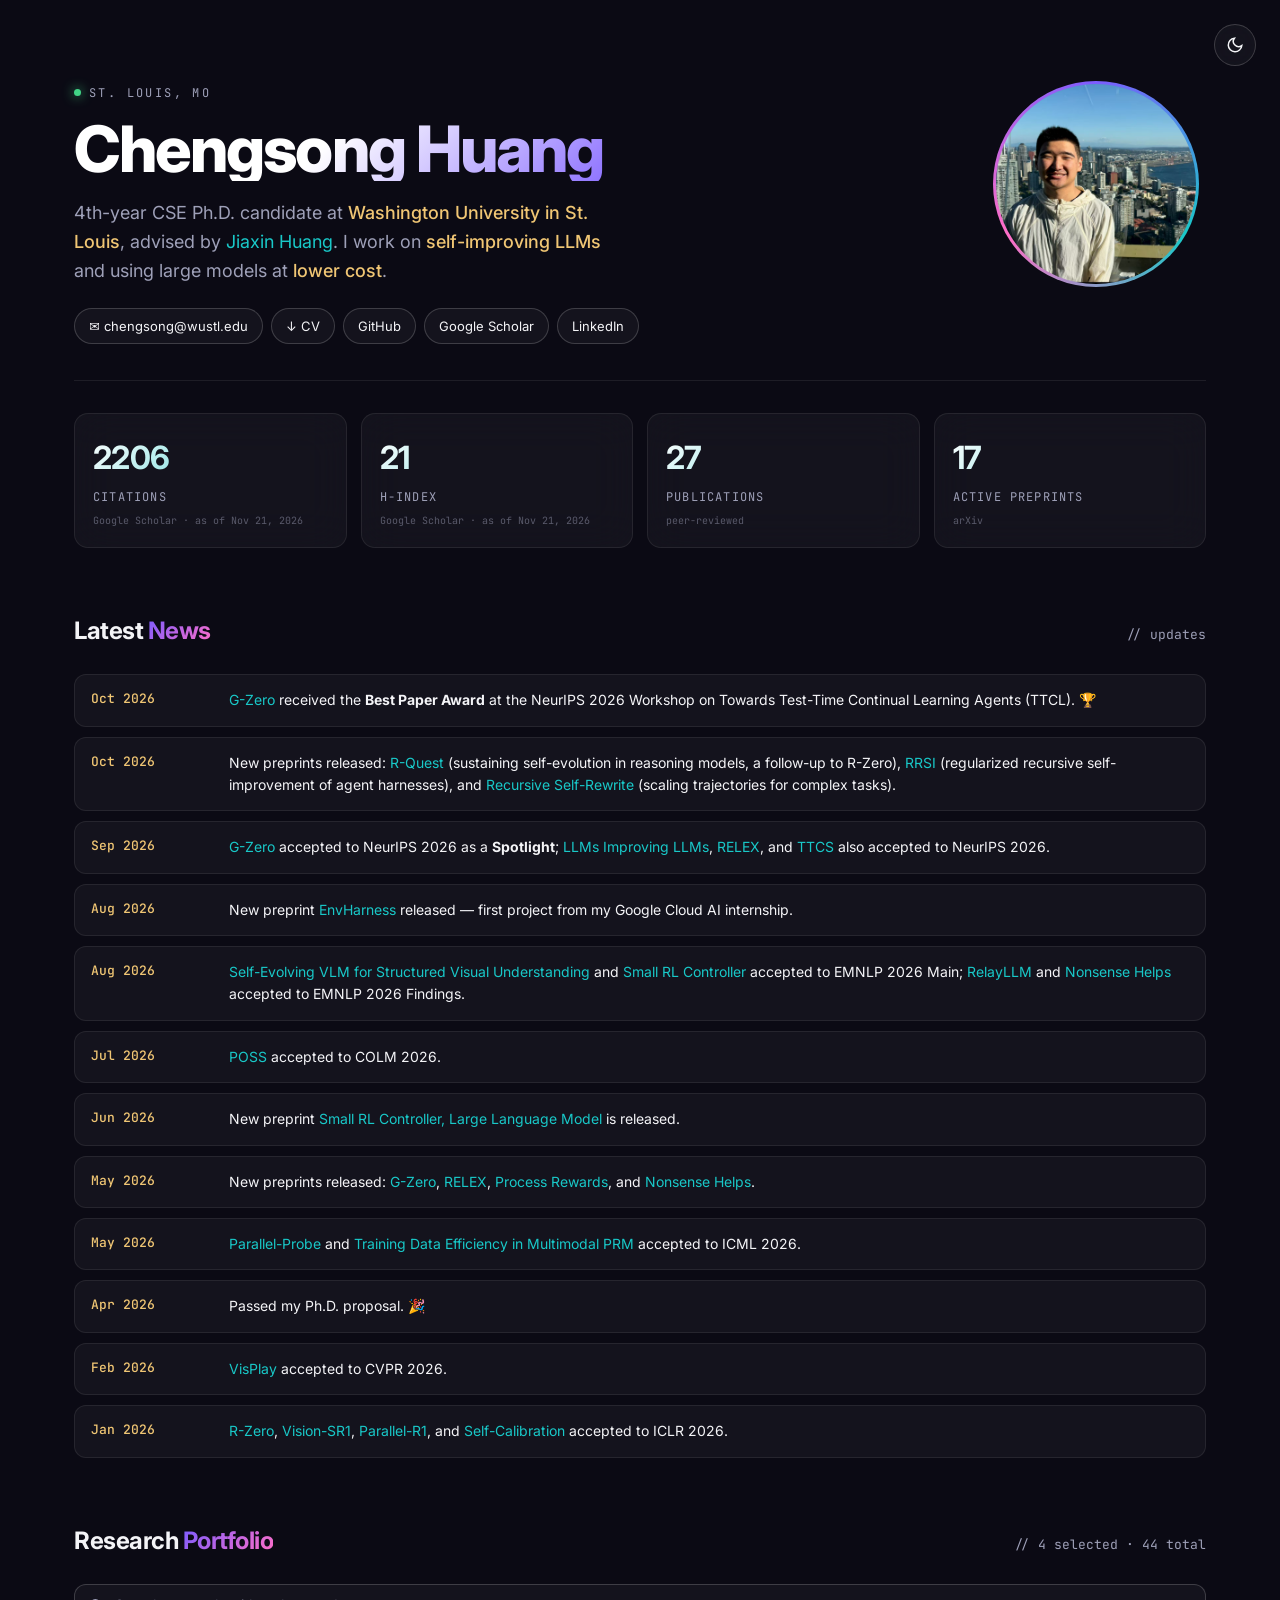
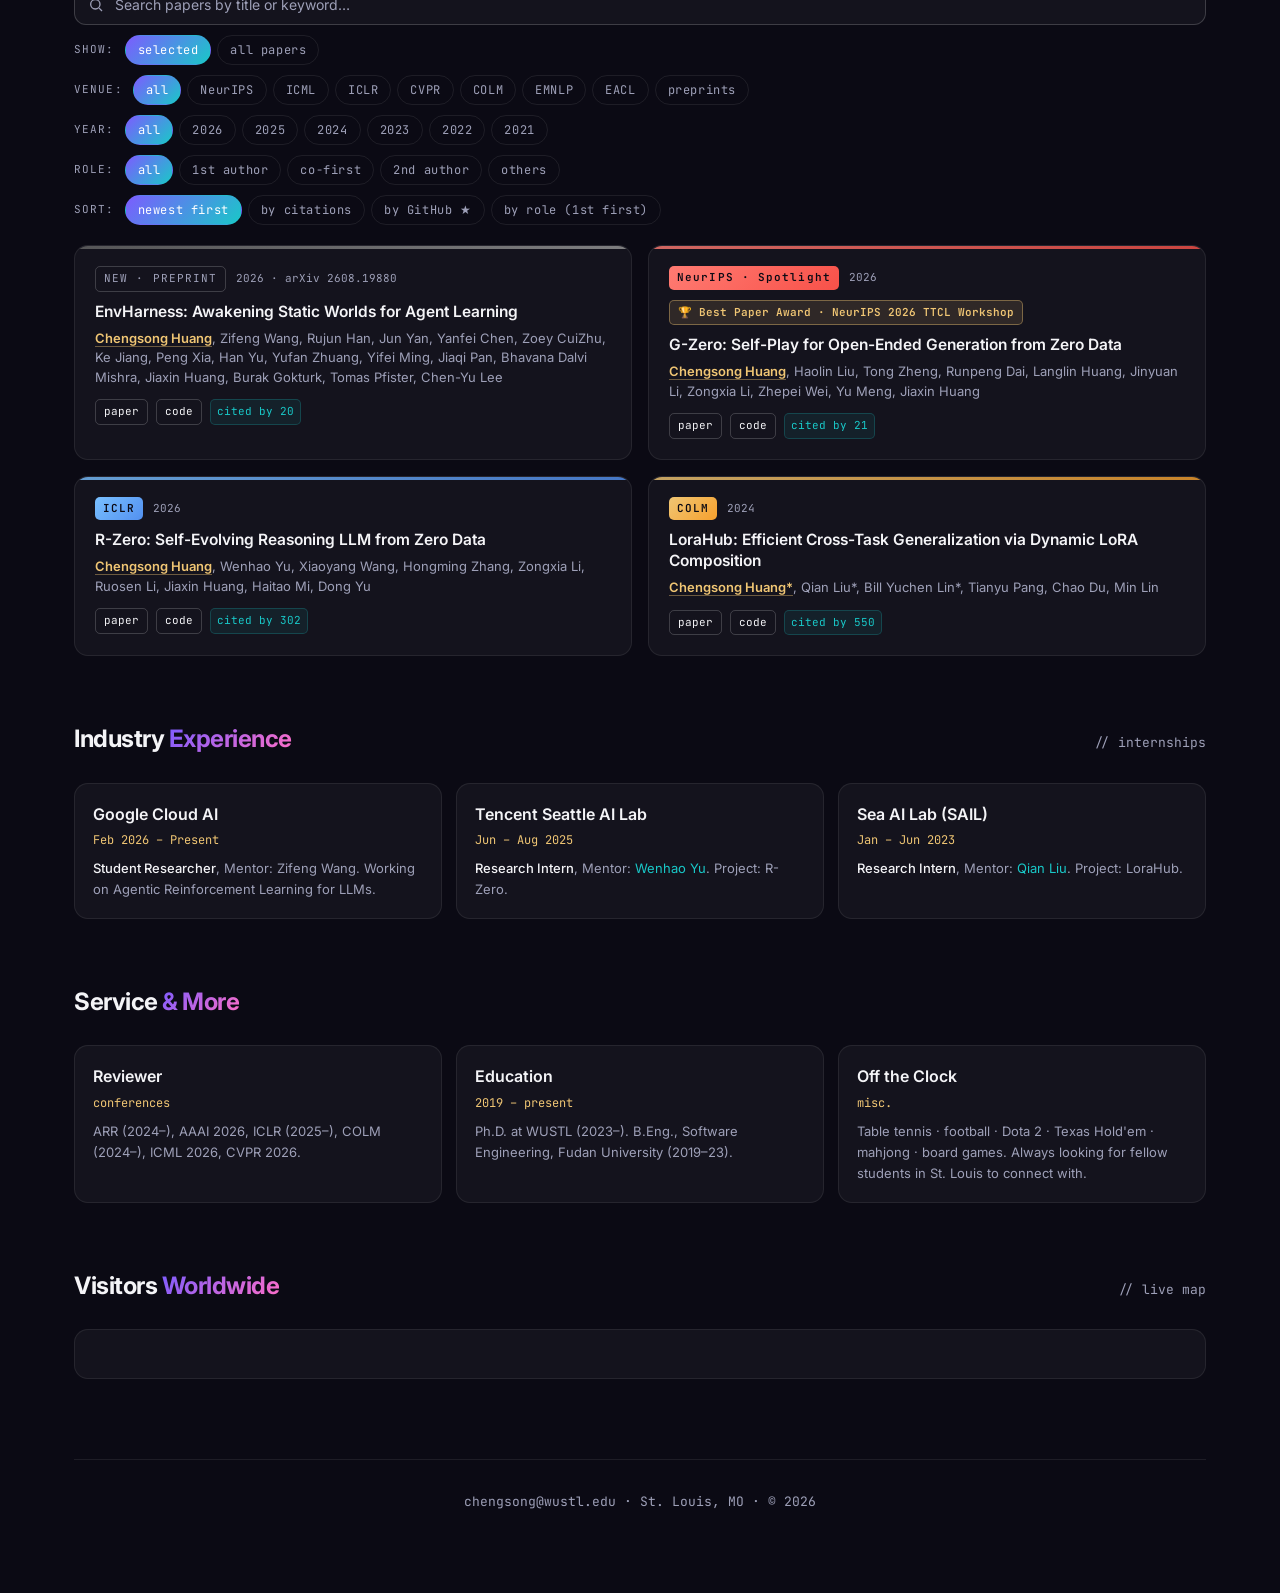
==== index.html @ 8d21736a "chore: auto-refresh Google Scholar stats" ====
<!doctype html>
<html lang="en">
<head>
<meta charset="utf-8">
<meta name="viewport" content="width=device-width, initial-scale=1">
<title>Chengsong Huang · Research Dashboard</title>
<meta name="description" content="Chengsong Huang, CSE Ph.D. candidate at Washington University in St. Louis. Research on self-improving LLMs and cost-efficient use of large models.">
<meta name="author" content="Chengsong Huang">
<link rel="icon" type="image/png" href="./figure/photo.png">
<link rel="apple-touch-icon" href="./figure/photo.png">
<meta property="og:type" content="profile">
<meta property="og:url" content="https://chengsong-huang.github.io/">
<meta property="og:title" content="Chengsong Huang · Research Dashboard">
<meta property="og:description" content="CSE Ph.D. candidate at Washington University in St. Louis. Research on self-improving LLMs.">
<meta property="og:image" content="https://chengsong-huang.github.io/figure/photo.png">
<meta name="twitter:card" content="summary_large_image">
<meta name="twitter:title" content="Chengsong Huang · Research Dashboard">
<meta name="twitter:description" content="CSE Ph.D. candidate at Washington University in St. Louis. Research on self-improving LLMs.">
<meta name="twitter:image" content="https://chengsong-huang.github.io/figure/photo.png">
<link rel="canonical" href="https://chengsong-huang.github.io/">
<link rel="preconnect" href="https://fonts.googleapis.com">
<link rel="preconnect" href="https://fonts.gstatic.com" crossorigin>
<link href="https://fonts.googleapis.com/css2?family=Fraunces:opsz,wght@9..144,500;9..144,600;9..144,700&family=Inter:wght@300;400;500;600;700;800&family=JetBrains+Mono:wght@400;500&display=swap" rel="stylesheet">
<style>
  :root{
    --bg:#0b0a14;--surface:rgba(255,255,255,.04);--surface-2:rgba(255,255,255,.07);
    --border:rgba(255,255,255,.08);--border-strong:rgba(255,255,255,.18);
    --fg:#f4f4f7;--muted:#9ea0b8;
    --g1:#7c5cff;--g2:#19c8c8;--g3:#ff6ec7;--g4:#f0c674;
  }
  /* LIGHT THEME — colors only. Layout, typography, spacing, radii are shared with dark. */
  [data-theme="light"]{
    --bg:#faf8ff;--surface:#ffffff;--surface-2:#f9f6ff;
    --border:rgba(124,92,255,.10);--border-strong:rgba(124,92,255,.22);
    --fg:#241f4a;--muted:#8884b3;
    --p-deep:#5b3dc0;
  }
  [data-theme="light"] body::before{
    background:
      radial-gradient(circle at 15% 10%, rgba(167,139,250,.30), transparent 45%),
      radial-gradient(circle at 85% 20%, rgba(240,171,252,.25), transparent 45%),
      radial-gradient(circle at 50% 90%, rgba(124,92,255,.22), transparent 50%),
      var(--bg);
  }
  [data-theme="light"] body::after{background-image:radial-gradient(rgba(124,92,255,.06) 1px,transparent 1px)}
  [data-theme="light"] a{color:var(--p-deep)}
  [data-theme="light"] a:hover{color:var(--g1)}

  /* hero */
  [data-theme="light"] .tagline em{color:var(--p-deep)}
  [data-theme="light"] .eyebrow{color:var(--p-deep)}
  [data-theme="light"] .eyebrow .dot{background:#22c55e;box-shadow:0 0 12px #22c55e}
  [data-theme="light"] h1.name{background:linear-gradient(135deg,var(--p-deep) 0%,var(--g1) 50%,#c084fc 100%);-webkit-background-clip:text;background-clip:text;color:transparent}
  [data-theme="light"] h2{color:var(--fg)}
  [data-theme="light"] h2 .accent{color:var(--g1);background:none;-webkit-text-fill-color:initial}
  [data-theme="light"] .stat-num{background:linear-gradient(135deg,var(--p-deep),#c084fc);-webkit-background-clip:text;background-clip:text;color:transparent}
  [data-theme="light"] .exp-org{color:var(--p-deep)}
  [data-theme="light"] .exp-when,[data-theme="light"] .news-date{color:var(--p-deep)}

  /* cards */
  [data-theme="light"] .card::before{background:linear-gradient(90deg,var(--cardA,var(--g1)),var(--cardB,#c084fc))}
  [data-theme="light"] .card[data-venue="NeurIPS"]{--cardA:#f87171;--cardB:#fb7185}
  [data-theme="light"] .card[data-venue="ICML"]{--cardA:#4ade80;--cardB:#22d3ee}
  [data-theme="light"] .card[data-venue="ICLR"]{--cardA:#60a5fa;--cardB:#a78bfa}
  [data-theme="light"] .card[data-venue="CVPR"]{--cardA:#c084fc;--cardB:#f0abfc}
  [data-theme="light"] .card[data-venue="EACL"]{--cardA:#fb923c;--cardB:#f472b6}
  [data-theme="light"] .card[data-venue="COLM"]{--cardA:#facc15;--cardB:#fb923c}
  [data-theme="light"] .card[data-venue="AAAI"],[data-theme="light"] .card[data-venue="ACL"],[data-theme="light"] .card[data-venue="EMNLP"],[data-theme="light"] .card[data-venue="CIKM"]{--cardA:#94a3b8;--cardB:#cbd5e1}
  [data-theme="light"] .card[data-venue="arXiv"]{--cardA:#a78bfa;--cardB:#c084fc}
  [data-theme="light"] .venue{color:#fff;background:linear-gradient(135deg,var(--cardA,var(--g1)),var(--cardB,#c084fc))}
  [data-theme="light"] .venue.preprint{background:transparent;color:var(--muted)}
  [data-theme="light"] .card-authors{color:#3f3a6b}
  [data-theme="light"] .card-authors .me{color:var(--p-deep);border-bottom-color:rgba(91,61,192,.4)}
  [data-theme="light"] .card-links a:hover{border-color:var(--g1);background:rgba(124,92,255,.08);color:var(--g1)}

  /* filters & search */
  [data-theme="light"] .search-bar input{color:var(--fg);background:var(--surface)}
  [data-theme="light"] .search-bar input:focus{border-color:var(--g1)}
  [data-theme="light"] .search-bar svg{color:var(--p-deep)}
  [data-theme="light"] .filter{background:var(--surface)}
  [data-theme="light"] .filter:hover{color:var(--p-deep);border-color:var(--g1)}
  [data-theme="light"] .filter.active{background:linear-gradient(135deg,var(--g1),#c084fc);color:#fff}

  /* badges */
  [data-theme="light"] .stars{color:#a16207;background:linear-gradient(135deg,rgba(250,204,21,.18),rgba(251,146,60,.18));border-color:rgba(250,204,21,.4)}
  [data-theme="light"] .award{color:#a16207;background:rgba(250,204,21,.16);border-color:rgba(234,179,8,.5)}
  [data-theme="light"] .cites{color:var(--p-deep);background:rgba(124,92,255,.08);border-color:rgba(124,92,255,.22)}

  /* abstract popover */
  [data-theme="light"] .abstract-pop{background:#fff;color:var(--fg);box-shadow:0 24px 60px rgba(91,61,192,.15);border-color:var(--border-strong)}
  [data-theme="light"] .abstract-pop .pop-label{color:var(--p-deep)}
  [data-theme="light"] .abstract-pop .pop-body{color:#3f3a6b}
  [data-theme="light"] .abstract-pop .pop-body em{color:var(--p-deep)}

  .theme-toggle{position:fixed;top:24px;right:24px;width:42px;height:42px;border-radius:50%;border:1px solid var(--border-strong);background:var(--surface);color:var(--fg);cursor:pointer;display:flex;align-items:center;justify-content:center;backdrop-filter:blur(20px);z-index:40;transition:all .15s}
  .theme-toggle:hover{border-color:var(--g1);color:var(--g1);transform:scale(1.05)}
  .theme-toggle svg{width:18px;height:18px}
  .theme-toggle .sun{display:none}
  [data-theme="light"] .theme-toggle .sun{display:block}
  [data-theme="light"] .theme-toggle .moon{display:none}
  *{box-sizing:border-box}
  html,body{margin:0;padding:0;background:var(--bg);color:var(--fg);font-family:'Inter',system-ui,sans-serif;font-size:15px;line-height:1.6;-webkit-font-smoothing:antialiased;overflow-x:hidden}
  body::before{
    content:"";position:fixed;inset:0;z-index:-2;
    background:
      radial-gradient(circle at 15% 10%, rgba(124,92,255,.25), transparent 45%),
      radial-gradient(circle at 85% 20%, rgba(25,200,200,.18), transparent 45%),
      radial-gradient(circle at 50% 90%, rgba(255,110,199,.18), transparent 50%),
      var(--bg);
  }
  body::after{
    content:"";position:fixed;inset:0;z-index:-1;pointer-events:none;
    background-image:radial-gradient(rgba(255,255,255,.04) 1px,transparent 1px);
    background-size:24px 24px;mask:radial-gradient(circle at 50% 30%,black,transparent 80%);
  }
  a{color:var(--g2);text-decoration:none;transition:color .15s}
  a:hover{color:var(--g4)}

  .wrap{max-width:1180px;margin:0 auto;padding:48px 24px 80px}

  /* HERO */
  .hero{display:grid;grid-template-columns:1fr 220px;gap:48px;align-items:start;padding:36px 0 36px;border-bottom:1px solid var(--border)}
  @media(max-width:760px){.hero{grid-template-columns:1fr;text-align:center}}
  .eyebrow{font-family:'JetBrains Mono',monospace;color:var(--muted);font-size:12px;letter-spacing:.2em;text-transform:uppercase;margin-bottom:14px}
  .eyebrow .dot{display:inline-block;width:7px;height:7px;border-radius:50%;background:#41d486;margin-right:8px;vertical-align:1px;box-shadow:0 0 12px #41d486}
  h1.name{font-size:64px;line-height:1;font-weight:800;letter-spacing:-.03em;margin:0 0 18px;background:linear-gradient(135deg,#fff 30%,var(--g1) 70%,var(--g3));-webkit-background-clip:text;background-clip:text;color:transparent}
  @media(max-width:760px){h1.name{font-size:44px}}
  .tagline{color:var(--muted);font-size:18px;max-width:560px;line-height:1.6;margin:0 0 22px}
  .tagline em{color:var(--g4);font-style:normal;font-weight:500}
  .pills{display:flex;flex-wrap:wrap;gap:8px}
  .pill{display:inline-flex;align-items:center;gap:6px;padding:7px 14px;border-radius:999px;background:var(--surface);border:1px solid var(--border-strong);font-size:13px;color:var(--fg);transition:all .15s}
  .pill:hover{background:var(--surface-2);border-color:var(--g2);color:var(--g2);transform:translateY(-1px)}
  .photo-wrap{position:relative;width:200px;height:200px;margin:0 auto}
  .photo-wrap::before{content:"";position:absolute;inset:-3px;border-radius:50%;background:conic-gradient(from 0deg,var(--g1),var(--g2),var(--g3),var(--g1));animation:spin 6s linear infinite}
  .photo-wrap img{position:relative;width:100%;height:100%;border-radius:50%;object-fit:cover;background:var(--bg)}
  @keyframes spin{to{transform:rotate(360deg)}}

  /* STATS */
  .stats{display:grid;grid-template-columns:repeat(4,1fr);gap:14px;margin:32px 0 8px}
  @media(max-width:600px){.stats{grid-template-columns:repeat(2,1fr)}}
  .stat{background:var(--surface);border:1px solid var(--border);border-radius:14px;padding:18px;backdrop-filter:blur(20px)}
  .stat-num{font-size:32px;font-weight:700;background:linear-gradient(135deg,#fff,var(--g2));-webkit-background-clip:text;background-clip:text;color:transparent;letter-spacing:-.02em;min-height:38px}
  .stat-num.loading::after{content:"…";color:var(--muted);background:none;-webkit-text-fill-color:var(--muted)}
  .stat-label{color:var(--muted);font-size:12px;font-family:'JetBrains Mono',monospace;letter-spacing:.1em;text-transform:uppercase;margin-top:4px}
  .stat-source{color:var(--muted);font-size:10px;font-family:'JetBrains Mono',monospace;margin-top:6px;opacity:.5}

  /* SECTIONS */
  section{margin-top:64px}
  .sec-head{display:flex;align-items:baseline;justify-content:space-between;margin-bottom:24px;gap:16px;flex-wrap:wrap}
  h2{font-size:24px;font-weight:700;letter-spacing:-.02em;margin:0}
  h2 .accent{background:linear-gradient(135deg,var(--g1),var(--g3));-webkit-background-clip:text;background-clip:text;color:transparent}
  .sec-meta{color:var(--muted);font-size:13px;font-family:'JetBrains Mono',monospace}

  /* NEWS */
  .news{display:grid;gap:10px}
  .news-card{display:grid;grid-template-columns:120px 1fr;gap:18px;padding:14px 16px;background:var(--surface);border:1px solid var(--border);border-radius:12px;transition:all .15s}
  .news-card:hover{background:var(--surface-2);border-color:var(--border-strong)}
  .news-date{color:var(--g4);font-family:'JetBrains Mono',monospace;font-size:13px;font-weight:500}
  .news-text{font-size:14px;color:var(--fg)}

  /* CONTROLS (search + filters) */
  .controls{display:flex;flex-direction:column;gap:10px;margin-bottom:20px}
  .search-bar{position:relative}
  .search-bar input{width:100%;padding:11px 16px 11px 40px;border-radius:12px;border:1px solid var(--border-strong);background:var(--surface);color:var(--fg);font-family:inherit;font-size:14px;outline:none;transition:border-color .15s}
  .search-bar input:focus{border-color:var(--g2)}
  .search-bar input::placeholder{color:var(--muted)}
  .search-bar svg{position:absolute;left:14px;top:50%;transform:translateY(-50%);width:16px;height:16px;color:var(--muted)}
  .filters{display:flex;gap:6px;flex-wrap:wrap}
  .filter-group{display:flex;gap:6px;flex-wrap:wrap;align-items:center}
  .filter-group .label{font-family:'JetBrains Mono',monospace;font-size:11px;color:var(--muted);letter-spacing:.1em;text-transform:uppercase;margin-right:4px}
  .filter{padding:6px 12px;border-radius:999px;border:1px solid var(--border);background:transparent;color:var(--muted);font-size:12px;cursor:pointer;font-family:'JetBrains Mono',monospace;letter-spacing:.05em;transition:all .15s}
  .filter:hover{color:var(--fg);border-color:var(--border-strong)}
  .filter.active{background:linear-gradient(135deg,var(--g1),var(--g2));border-color:transparent;color:#fff}

  /* PAPERS GRID */
  .grid{display:grid;grid-template-columns:repeat(auto-fill,minmax(420px,1fr));gap:16px}
  @media(max-width:600px){.grid{grid-template-columns:1fr}}
  .card{position:relative;background:var(--surface);border:1px solid var(--border);border-radius:14px;padding:20px;transition:all .2s;overflow:hidden;cursor:default}
  .card:hover{transform:translateY(-2px);border-color:var(--border-strong);background:var(--surface-2)}
  .card::before{content:"";position:absolute;top:0;left:0;height:3px;width:100%;background:linear-gradient(90deg,var(--card-c1,var(--g1)),var(--card-c2,var(--g2)));opacity:.8}
  .card[data-venue="NeurIPS"]{--card-c1:#ff7b72;--card-c2:#f85149}
  .card[data-venue="ICML"]{--card-c1:#7ee787;--card-c2:#41d486}
  .card[data-venue="ICLR"]{--card-c1:#79c0ff;--card-c2:#5290f0}
  .card[data-venue="CVPR"]{--card-c1:#d2a8ff;--card-c2:#b67fff}
  .card[data-venue="EACL"]{--card-c1:#ffa657;--card-c2:#ff7b56}
  .card[data-venue="COLM"]{--card-c1:#f0c674;--card-c2:#f6a02d}
  .card[data-venue="AAAI"],.card[data-venue="ACL"],.card[data-venue="EMNLP"],.card[data-venue="CIKM"]{--card-c1:#8b949e;--card-c2:#6e7681}
  .card[data-venue="arXiv"]{--card-c1:#666;--card-c2:#999}
  .card.hidden{display:none}
  .card-row{display:flex;align-items:center;gap:10px;margin-bottom:10px;flex-wrap:wrap}
  .venue{font-family:'JetBrains Mono',monospace;font-size:11px;font-weight:600;letter-spacing:.1em;padding:3px 8px;border-radius:5px;background:linear-gradient(135deg,var(--card-c1,var(--g1)),var(--card-c2,var(--g2)));color:#0b0a14}
  .venue.preprint{background:transparent;border:1px solid var(--border-strong);color:var(--muted);font-weight:400}
  .year{color:var(--muted);font-family:'JetBrains Mono',monospace;font-size:11px}
  .card-title{font-weight:600;font-size:15.5px;line-height:1.35;margin-bottom:6px;color:var(--fg)}
  .card-authors{color:var(--muted);font-size:13px;line-height:1.5;margin-bottom:12px}
  .card-authors .me{color:var(--g4);font-weight:600;border-bottom:1px solid rgba(240,198,116,.4)}
  .card-links{display:flex;gap:8px;align-items:center;flex-wrap:wrap}
  .card-links a{font-family:'JetBrains Mono',monospace;font-size:11px;padding:3px 8px;border:1px solid var(--border-strong);border-radius:5px;color:var(--fg)}
  .card-links a:hover{border-color:var(--g2);background:rgba(25,200,200,.1);color:var(--g2)}
  .stars{font-family:'JetBrains Mono',monospace;font-size:11px;color:var(--g4);display:inline-flex;align-items:center;gap:3px;padding:3px 6px;background:rgba(240,198,116,.08);border:1px solid rgba(240,198,116,.18);border-radius:5px}
  .stars.hidden{display:none}
  .award{font-family:'JetBrains Mono',monospace;font-size:11px;font-weight:600;color:var(--g4);padding:3px 8px;background:rgba(240,198,116,.12);border:1px solid rgba(240,198,116,.4);border-radius:5px}
  .cites{font-family:'JetBrains Mono',monospace;font-size:11px;color:var(--g2);display:inline-flex;align-items:center;gap:3px;padding:3px 6px;background:rgba(25,200,200,.08);border:1px solid rgba(25,200,200,.22);border-radius:5px}

  /* ABSTRACT TOOLTIP */
  .abstract-pop{position:fixed;max-width:480px;background:#13121f;border:1px solid var(--border-strong);border-radius:12px;padding:16px;color:var(--fg);font-size:13.5px;line-height:1.55;z-index:50;box-shadow:0 24px 60px rgba(0,0,0,.6);display:none;backdrop-filter:blur(20px)}
  .abstract-pop.show{display:block;animation:popin .15s ease}
  @keyframes popin{from{opacity:0;transform:translateY(4px)}to{opacity:1;transform:none}}
  .abstract-pop .pop-label{font-family:'JetBrains Mono',monospace;font-size:10px;color:var(--g2);letter-spacing:.15em;text-transform:uppercase;margin-bottom:8px}
  .abstract-pop .pop-body{color:var(--muted)}
  .abstract-pop .pop-body em{color:var(--g4);font-style:normal}

  .empty{padding:40px;text-align:center;color:var(--muted);font-size:14px;border:1px dashed var(--border);border-radius:14px}

  /* EXP */
  .exp{display:grid;grid-template-columns:repeat(auto-fit,minmax(280px,1fr));gap:14px}
  .exp-card{background:var(--surface);border:1px solid var(--border);border-radius:14px;padding:18px;transition:all .15s}
  .exp-card:hover{border-color:var(--border-strong);background:var(--surface-2)}
  .exp-org{font-weight:600;font-size:16px;margin-bottom:4px}
  .exp-when{color:var(--g4);font-family:'JetBrains Mono',monospace;font-size:12px;margin-bottom:8px}
  .exp-desc{color:var(--muted);font-size:13px}
  .exp-desc strong{color:var(--fg);font-weight:500}

  /* MAP */
  .map-wrap{background:var(--surface);border:1px solid var(--border);border-radius:14px;padding:24px;text-align:center}
  .map-wrap img{max-width:100%;height:auto}
  .map-help{color:var(--muted);font-size:12px;font-family:'JetBrains Mono',monospace;margin-top:14px}

  /* FOOTER */
  footer{margin-top:80px;padding-top:32px;border-top:1px solid var(--border);text-align:center;color:var(--muted);font-size:13px;font-family:'JetBrains Mono',monospace}
</style>
</head>
<body>
<button class="theme-toggle" id="theme-toggle" aria-label="Toggle theme">
  <svg class="moon" viewBox="0 0 24 24" fill="none" stroke="currentColor" stroke-width="2"><path d="M21 12.79A9 9 0 1111.21 3 7 7 0 0021 12.79z"/></svg>
  <svg class="sun" viewBox="0 0 24 24" fill="none" stroke="currentColor" stroke-width="2" stroke-linecap="round"><circle cx="12" cy="12" r="5"/><path d="M12 1v2M12 21v2M4.22 4.22l1.42 1.42M18.36 18.36l1.42 1.42M1 12h2M21 12h2M4.22 19.78l1.42-1.42M18.36 5.64l1.42-1.42"/></svg>
</button>
<div class="wrap">

  <!-- HERO -->
  <header class="hero">
    <div>
      <div class="eyebrow"><span class="dot"></span>St. Louis, MO</div>
      <h1 class="name">Chengsong Huang</h1>
      <p class="tagline">4th-year CSE Ph.D. candidate at <em>Washington University in St. Louis</em>, advised by <a href="https://teapot123.github.io/">Jiaxin Huang</a>. I work on <em>self-improving LLMs</em> and using large models at <em>lower cost</em>.</p>
      <div class="pills">
        <a class="pill" href="mailto:chengsong@wustl.edu">✉ chengsong@wustl.edu</a>
        <a class="pill" href="./file/CV-Chengsong.pdf">↓ CV</a>
        <a class="pill" href="https://github.com/Chengsong-Huang">GitHub</a>
        <a class="pill" href="https://scholar.google.com/citations?hl=en&user=A7gPbV8AAAAJ">Google Scholar</a>
        <a class="pill" href="https://www.linkedin.com/in/chengsong-huang-367841288/">LinkedIn</a>
      </div>
    </div>
    <div class="photo-wrap"><img src="./figure/photo.png" alt="Chengsong Huang"></div>
  </header>

  <!-- STATS (auto-updated) -->
  <div class="stats">
    <div class="stat"><div class="stat-num" id="stat-citations">2206</div><div class="stat-label">Citations</div><div class="stat-source">Google Scholar &middot; as of Nov 21, 2026</div></div>
    <div class="stat"><div class="stat-num" id="stat-hindex">21</div><div class="stat-label">h-index</div><div class="stat-source">Google Scholar &middot; as of Nov 21, 2026</div></div>
    <div class="stat"><div class="stat-num" id="stat-pubs">27</div><div class="stat-label">Publications</div><div class="stat-source">peer-reviewed</div></div>
    <div class="stat"><div class="stat-num" id="stat-preprints">17</div><div class="stat-label">Active Preprints</div><div class="stat-source">arXiv</div></div>
  </div>

  <!-- NEWS -->
  <section>
    <div class="sec-head"><h2>Latest <span class="accent">News</span></h2><span class="sec-meta">// updates</span></div>
    <div class="news">
      <div class="news-card"><div class="news-date">Oct 2026</div><div class="news-text"><a href="https://arxiv.org/abs/2605.09959">G-Zero</a> received the <strong>Best Paper Award</strong> at the NeurIPS 2026 Workshop on Towards Test-Time Continual Learning Agents (TTCL). 🏆</div></div>
      <div class="news-card"><div class="news-date">Oct 2026</div><div class="news-text">New preprints released: <a href="https://arxiv.org/abs/2610.04299">R-Quest</a> (sustaining self-evolution in reasoning models, a follow-up to R-Zero), <a href="https://arxiv.org/abs/2609.24972">RRSI</a> (regularized recursive self-improvement of agent harnesses), and <a href="https://arxiv.org/abs/2610.02826">Recursive Self-Rewrite</a> (scaling trajectories for complex tasks).</div></div>
      <div class="news-card"><div class="news-date">Sep 2026</div><div class="news-text"><a href="https://arxiv.org/abs/2605.09959">G-Zero</a> accepted to NeurIPS 2026 as a <strong>Spotlight</strong>; <a href="https://arxiv.org/abs/2605.08083">LLMs Improving LLMs</a>, <a href="https://arxiv.org/abs/2605.21468">RELEX</a>, and <a href="https://arxiv.org/abs/2601.22628">TTCS</a> also accepted to NeurIPS 2026.</div></div>
      <div class="news-card"><div class="news-date">Aug 2026</div><div class="news-text">New preprint <a href="https://arxiv.org/abs/2608.19880">EnvHarness</a> released — first project from my Google Cloud AI internship.</div></div>
      <div class="news-card"><div class="news-date">Aug 2026</div><div class="news-text"><a href="https://arxiv.org/abs/2603.09206">Self-Evolving VLM for Structured Visual Understanding</a> and <a href="https://arxiv.org/abs/2606.03102">Small RL Controller</a> accepted to EMNLP 2026 Main; <a href="https://arxiv.org/abs/2601.05167">RelayLLM</a> and <a href="https://arxiv.org/abs/2605.05566">Nonsense Helps</a> accepted to EMNLP 2026 Findings.</div></div>
      <div class="news-card"><div class="news-date">Jul 2026</div><div class="news-text"><a href="https://arxiv.org/abs/2506.03566">POSS</a> accepted to COLM 2026.</div></div>
      <div class="news-card"><div class="news-date">Jun 2026</div><div class="news-text">New preprint <a href="https://arxiv.org/abs/2606.03102">Small RL Controller, Large Language Model</a> is released.</div></div>
      <div class="news-card"><div class="news-date">May 2026</div><div class="news-text">New preprints released: <a href="https://arxiv.org/abs/2605.09959">G-Zero</a>, <a href="https://arxiv.org/abs/2605.21468">RELEX</a>, <a href="https://arxiv.org/abs/2605.15529">Process Rewards</a>, and <a href="https://arxiv.org/abs/2605.05566">Nonsense Helps</a>.</div></div>
      <div class="news-card"><div class="news-date">May 2026</div><div class="news-text"><a href="https://arxiv.org/abs/2602.03845">Parallel-Probe</a> and <a href="https://arxiv.org/abs/2602.04145">Training Data Efficiency in Multimodal PRM</a> accepted to ICML 2026.</div></div>
      <div class="news-card"><div class="news-date">Apr 2026</div><div class="news-text">Passed my Ph.D. proposal. 🎉</div></div>
      <div class="news-card"><div class="news-date">Feb 2026</div><div class="news-text"><a href="https://arxiv.org/abs/2511.15661">VisPlay</a> accepted to CVPR 2026.</div></div>
      <div class="news-card"><div class="news-date">Jan 2026</div><div class="news-text"><a href="https://arxiv.org/abs/2508.05004">R-Zero</a>, <a href="https://arxiv.org/abs/2508.19652">Vision-SR1</a>, <a href="https://arxiv.org/abs/2509.07980">Parallel-R1</a>, and <a href="https://arxiv.org/abs/2503.00031">Self-Calibration</a> accepted to ICLR 2026.</div></div>
    </div>
  </section>

  <!-- RESEARCH -->
  <section>
    <div class="sec-head"><h2>Research <span class="accent">Portfolio</span></h2><span class="sec-meta" id="result-count">// 4 selected · 44 total</span></div>

    <div class="controls">
      <div class="search-bar">
        <svg viewBox="0 0 24 24" fill="none" stroke="currentColor" stroke-width="2"><circle cx="11" cy="11" r="7"/><path d="m21 21-4.3-4.3"/></svg>
        <input id="search" type="text" placeholder="Search papers by title or keyword…">
      </div>
      <div class="filter-group"><span class="label">Show:</span>
        <button class="filter active" data-view="selected">selected</button>
        <button class="filter" data-view="all">all papers</button>
      </div>
      <div class="filter-group"><span class="label">Venue:</span>
        <button class="filter active" data-fk="venue" data-fv="all">all</button>
        <button class="filter" data-fk="venue" data-fv="NeurIPS">NeurIPS</button>
        <button class="filter" data-fk="venue" data-fv="ICML">ICML</button>
        <button class="filter" data-fk="venue" data-fv="ICLR">ICLR</button>
        <button class="filter" data-fk="venue" data-fv="CVPR">CVPR</button>
        <button class="filter" data-fk="venue" data-fv="COLM">COLM</button>
        <button class="filter" data-fk="venue" data-fv="EMNLP">EMNLP</button>
        <button class="filter" data-fk="venue" data-fv="EACL">EACL</button>
        <button class="filter" data-fk="venue" data-fv="arXiv">preprints</button>
      </div>
      <div class="filter-group"><span class="label">Year:</span>
        <button class="filter active" data-fk="year" data-fv="all">all</button>
        <button class="filter" data-fk="year" data-fv="2026">2026</button>
        <button class="filter" data-fk="year" data-fv="2025">2025</button>
        <button class="filter" data-fk="year" data-fv="2024">2024</button>
        <button class="filter" data-fk="year" data-fv="2023">2023</button>
        <button class="filter" data-fk="year" data-fv="2022">2022</button>
        <button class="filter" data-fk="year" data-fv="2021">2021</button>
      </div>
      <div class="filter-group"><span class="label">Role:</span>
        <button class="filter active" data-fk="position" data-fv="all">all</button>
        <button class="filter" data-fk="position" data-fv="first">1st author</button>
        <button class="filter" data-fk="position" data-fv="co-first">co-first</button>
        <button class="filter" data-fk="position" data-fv="second">2nd author</button>
        <button class="filter" data-fk="position" data-fv="other">others</button>
      </div>
      <div class="filter-group"><span class="label">Sort:</span>
        <button class="filter active" data-sort="newest">newest first</button>
        <button class="filter" data-sort="citations">by citations</button>
        <button class="filter" data-sort="stars">by GitHub ★</button>
        <button class="filter" data-sort="role">by role (1st first)</button>
      </div>
    </div>

    <div class="grid" id="grid">
      <!-- PINNED / NEW -->
      <div class="card" data-citations="1" data-venue="arXiv" data-year="2026" data-arxiv="2610.13395"><div class="card-row"><span class="venue preprint">NEW · PREPRINT</span><span class="year">2026 · arXiv 2610.13395</span></div><div class="card-title">ProgramGym: Scaling Training Environments for Long-Horizon Program Reproduction Agents</div><div class="card-authors">Chengyi Yang, Renxu Bao, Jue Hou, Zongpei Teng, Ziheng Wang, Yujie Lin, <span class="me">Chengsong Huang</span>, Junnan Zhu, Delai Qiu, Yining Wang, Shengping Liu, Fei Long, Jinsong Su</div><div class="card-links"><a href="https://arxiv.org/abs/2610.13395">paper</a><a href="https://programgym.github.io/">project</a></div></div>
      <div class="card" data-citations="1" data-venue="arXiv" data-year="2026" data-arxiv="2610.14146" data-keywords="LHTB"><div class="card-row"><span class="venue preprint">NEW · PREPRINT</span><span class="year">2026 · arXiv 2610.14146</span></div><div class="card-title">Long-Horizon-Terminal-Bench 2.0: Automating Diverse Task Construction and Measuring Sustained Agent Progress</div><div class="card-authors">Zongxia Li, Zhongzhi Li, Yucheng Shi, Ruhan Wang, Junyao Yang, <span class="me">Chengsong Huang</span>, Zhichao Liu, Xiyang Wu, Anhao Li, Yue Yu, Ergan Shang, Fuxiao Liu, Tong Zheng, Ninghao Liu, Lichao Sun, Haitao Mi, Leowei Liang</div><div class="card-links"><a href="https://arxiv.org/abs/2610.14146">paper</a><a href="https://zli12321.github.io/LHTB/">project</a><a href="https://github.com/zli12321/LHTB">code</a></div></div>
      <div class="card" data-citations="0" data-venue="arXiv" data-year="2026" data-arxiv="2610.04299" data-keywords="R-Quest"><div class="card-row"><span class="venue preprint">NEW · PREPRINT</span><span class="year">2026 · arXiv 2610.04299</span></div><div class="card-title">Questioning the Questions: Sustaining Self-Evolution in Reasoning Models</div><div class="card-authors">Jinyuan Li, <span class="me">Chengsong Huang</span>, Langlin Huang, Donghong Cai, Shiping Gao, Yuyi Yang, Jiaxin Huang</div><div class="card-links"><a href="https://arxiv.org/abs/2610.04299">paper</a></div></div>
      <div class="card" data-citations="0" data-venue="arXiv" data-year="2026" data-arxiv="2610.02826"><div class="card-row"><span class="venue preprint">NEW · PREPRINT</span><span class="year">2026 · arXiv 2610.02826</span></div><div class="card-title">Scaling Trajectories for Complex Tasks through Recursive Self-Rewrite</div><div class="card-authors">Zongxia Li, Yucheng Shi, Zhongzhi Li, Junyao Yang, Ruhan Wang, <span class="me">Chengsong Huang</span>, Fuxiao Liu, Haitao Mi, Jordan Boyd-Graber, Leowei Liang</div><div class="card-links"><a href="https://arxiv.org/abs/2610.02826">paper</a><a href="https://huggingface.co/IntelligenceLab/RSR-27B">model</a></div></div>
      <div class="card" data-citations="47" data-venue="arXiv" data-year="2026" data-arxiv="2609.24972"><div class="card-row"><span class="venue preprint">NEW · PREPRINT</span><span class="year">2026 · arXiv 2609.24972</span></div><div class="card-title">RRSI: Regularized Recursive Self-Improvement of Agent Harnesses</div><div class="card-authors">Peng Xia, Rujun Han, Zifeng Wang, Yanfei Chen, Yufan Zhuang, Yoonho Lee, <span class="me">Chengsong Huang</span>, Han Yu, Zhongying CuiZhu, Yifei Ming, Huaxiu Yao, Burak Gokturk, Tomas Pfister, Chen-Yu Lee</div><div class="card-links"><a href="https://arxiv.org/abs/2609.24972">paper</a></div></div>
      <div class="card" data-citations="20" data-venue="arXiv" data-year="2026" data-arxiv="2608.19880" data-selected><div class="card-row"><span class="venue preprint">NEW · PREPRINT</span><span class="year">2026 · arXiv 2608.19880</span></div><div class="card-title">EnvHarness: Awakening Static Worlds for Agent Learning</div><div class="card-authors"><span class="me">Chengsong Huang</span>, Zifeng Wang, Rujun Han, Jun Yan, Yanfei Chen, Zoey CuiZhu, Ke Jiang, Peng Xia, Han Yu, Yufan Zhuang, Yifei Ming, Jiaqi Pan, Bhavana Dalvi Mishra, Jiaxin Huang, Burak Gokturk, Tomas Pfister, Chen-Yu Lee</div><div class="card-links"><a href="https://arxiv.org/abs/2608.19880">paper</a><a href="https://github.com/google-research/envharness">code</a></div></div>

      <!-- PUBLICATIONS -->
      <div class="card" data-citations="21" data-venue="NeurIPS" data-year="2026" data-arxiv="2605.09959" data-selected><div class="card-row"><span class="venue">NeurIPS · Spotlight</span><span class="year">2026</span><span class="award">🏆 Best Paper Award · NeurIPS 2026 TTCL Workshop</span></div><div class="card-title">G-Zero: Self-Play for Open-Ended Generation from Zero Data</div><div class="card-authors"><span class="me">Chengsong Huang</span>, Haolin Liu, Tong Zheng, Runpeng Dai, Langlin Huang, Jinyuan Li, Zongxia Li, Zhepei Wei, Yu Meng, Jiaxin Huang</div><div class="card-links"><a href="https://arxiv.org/abs/2605.09959">paper</a><a href="https://github.com/Chengsong-Huang/G-Zero">code</a></div></div>
      <div class="card" data-citations="12" data-venue="NeurIPS" data-year="2026" data-arxiv="2605.08083"><div class="card-row"><span class="venue">NeurIPS</span><span class="year">2026</span></div><div class="card-title">LLMs Improving LLMs: Agentic Discovery for Test-Time Scaling</div><div class="card-authors">Tong Zheng, Haolin Liu, <span class="me">Chengsong Huang</span>, Huiwen Bao, Sheng Zhang, Rui Liu, Runpeng Dai, Ruibo Chen, Chenxi Liu, Tianyi Xiong, Xidong Wu, Hongming Zhang, Heng Huang</div><div class="card-links"><a href="https://arxiv.org/abs/2605.08083">paper</a><a href="https://github.com/zhengkid/AutoTTS">code</a></div></div>
      <div class="card" data-citations="3" data-venue="NeurIPS" data-year="2026" data-arxiv="2605.21468" data-keywords="RELEX"><div class="card-row"><span class="venue">NeurIPS</span><span class="year">2026</span></div><div class="card-title">You Only Need Minimal RLVR Training: Extrapolating LLMs via Rank-1 Trajectories</div><div class="card-authors">Zhepei Wei, Xinyu Zhu, Wei-Lin Chen, <span class="me">Chengsong Huang</span>, Jiaxin Huang, Yu Meng</div><div class="card-links"><a href="https://arxiv.org/abs/2605.21468">paper</a><a href="https://github.com/weizhepei/RELEX">code</a></div></div>
      <div class="card" data-citations="27" data-venue="NeurIPS" data-year="2026" data-arxiv="2601.22628"><div class="card-row"><span class="venue">NeurIPS</span><span class="year">2026</span></div><div class="card-title">TTCS: Test-Time Curriculum Synthesis for Self-Evolving</div><div class="card-authors">Chengyi Yang, Zhishang Xiang, Yunbo Tang, Zongpei Teng, <span class="me">Chengsong Huang</span>, Fei Long, Yuhan Liu, Jinsong Su</div><div class="card-links"><a href="https://arxiv.org/abs/2601.22628">paper</a><a href="https://github.com/XMUDeepLIT/TTCS">code</a></div></div>
      <div class="card" data-citations="19" data-venue="ICML" data-year="2026" data-arxiv="2602.03845"><div class="card-row"><span class="venue">ICML</span><span class="year">2026</span></div><div class="card-title">Parallel-Probe: Towards Efficient Parallel Thinking via 2D Probing</div><div class="card-authors">Tong Zheng*, <span class="me">Chengsong Huang*</span>, Runpeng Dai*, Yun He, Rui Liu, Xin Ni, Huiwen Bao, Kaishen Wang, Hongtu Zhu, Jiaxin Huang, Furong Huang, Heng Huang</div><div class="card-links"><a href="https://arxiv.org/abs/2602.03845">paper</a><a href="https://github.com/zhengkid/Parallel-Probe">code</a></div></div>
      <div class="card" data-citations="2" data-venue="ICML" data-year="2026" data-arxiv="2602.04145"><div class="card-row"><span class="venue">ICML</span><span class="year">2026</span></div><div class="card-title">Training Data Efficiency in Multimodal Process Reward Models</div><div class="card-authors">Jinyuan Li, <span class="me">Chengsong Huang</span>, Langlin Huang, Shaoyang Xu, Haolin Liu, Wenxuan Zhang, Jiaxin Huang</div><div class="card-links"><a href="https://arxiv.org/abs/2602.04145">paper</a><a href="https://github.com/JinYuanLi0012/Balanced-Info-MPRM">code</a></div></div>
      <div class="card" data-citations="302" data-venue="ICLR" data-year="2026" data-arxiv="2508.05004" data-selected><div class="card-row"><span class="venue">ICLR</span><span class="year">2026</span></div><div class="card-title">R-Zero: Self-Evolving Reasoning LLM from Zero Data</div><div class="card-authors"><span class="me">Chengsong Huang</span>, Wenhao Yu, Xiaoyang Wang, Hongming Zhang, Zongxia Li, Ruosen Li, Jiaxin Huang, Haitao Mi, Dong Yu</div><div class="card-links"><a href="https://arxiv.org/abs/2508.05004">paper</a><a href="https://github.com/Chengsong-Huang/R-Zero">code</a></div></div>
      <div class="card" data-citations="100" data-venue="ICLR" data-year="2026" data-arxiv="2503.00031"><div class="card-row"><span class="venue">ICLR</span><span class="year">2026</span></div><div class="card-title">Efficient Test-Time Scaling via Self-Calibration</div><div class="card-authors"><span class="me">Chengsong Huang</span>, Langlin Huang, Jixuan Leng, Jiacheng Liu, Jiaxin Huang</div><div class="card-links"><a href="https://arxiv.org/abs/2503.00031">paper</a><a href="https://github.com/Chengsong-Huang/Self-Calibration">code</a></div></div>
      <div class="card" data-citations="82" data-venue="ICLR" data-year="2026" data-arxiv="2509.07980"><div class="card-row"><span class="venue">ICLR</span><span class="year">2026</span></div><div class="card-title">Parallel-R1: Towards Parallel Thinking via Reinforcement Learning</div><div class="card-authors">Tong Zheng, Hongming Zhang, Wenhao Yu, Xiaoyang Wang, Runpeng Dai, Rui Liu, Huiwen Bao, <span class="me">Chengsong Huang</span>, Heng Huang, Dong Yu</div><div class="card-links"><a href="https://arxiv.org/abs/2509.07980">paper</a><a href="https://github.com/zhengkid/Parallel-R1">code</a></div></div>
      <div class="card" data-citations="136" data-venue="ICLR" data-year="2026" data-arxiv="2508.19652"><div class="card-row"><span class="venue">ICLR</span><span class="year">2026</span></div><div class="card-title">Self-Rewarding Vision-Language Model via Reasoning Decomposition</div><div class="card-authors">Zongxia Li, Wenhao Yu, <span class="me">Chengsong Huang</span>, Zhenwen Liang, Rui Liu, Fuxiao Liu, Jingxi Che, Dian Yu, Jordan Boyd-Graber, Haitao Mi, Dong Yu</div><div class="card-links"><a href="https://arxiv.org/abs/2508.19652">paper</a><a href="https://github.com/zli12321/Vision-SR1">code</a></div></div>
      <div class="card" data-citations="68" data-venue="CVPR" data-year="2026" data-arxiv="2511.15661"><div class="card-row"><span class="venue">CVPR</span><span class="year">2026</span></div><div class="card-title">VisPlay: Self-Evolving Vision-Language Models from Images</div><div class="card-authors">Yicheng He*, <span class="me">Chengsong Huang*</span>, Zongxia Li*, Jiaxin Huang, Yonghui Yang</div><div class="card-links"><a href="https://arxiv.org/abs/2511.15661">paper</a><a href="https://github.com/bruno686/VisPlay">code</a></div></div>
      <div class="card" data-citations="5" data-venue="Workshop" data-year="2026"><div class="card-row"><span class="venue">WORKSHOP</span><span class="year">2026 · Joint Audio-Video Gen.</span></div><div class="card-title">Multimodal Video Generation Models with Audio: Present and Future</div><div class="card-authors">Zongxia Li, Hongyang Du, Dawei Liu, Xiyang Wu, Lantao Yu, Jingxi Chen, Fuxiao Liu, Xiaomin Wu, Jing Xie, <span class="me">Chengsong Huang</span>, Yicheng He, Guangyao Shi</div><div class="card-links"><a href="https://openreview.net/forum?id=8i5vInabkm">paper</a></div></div>
      <div class="card" data-citations="26" data-venue="EMNLP" data-year="2026" data-arxiv="2603.09206"><div class="card-row"><span class="venue">EMNLP</span><span class="year">2026</span></div><div class="card-title">Self-Evolving Vision Language Models for Structured Visual Understanding</div><div class="card-authors">Zongxia Li, Hongyang Du, <span class="me">Chengsong Huang</span>, Lantao Yu, Zhichao Liu, Xiyang Wu, Yicheng He, Jing Xie, Xiaomin Wu, Jiarui Zhang, Fuxiao Liu</div><div class="card-links"><a href="https://arxiv.org/abs/2603.09206">paper</a><a href="https://github.com/zli12321/MM-Zero">code</a></div></div>
      <div class="card" data-citations="2" data-venue="EMNLP" data-year="2026" data-arxiv="2606.03102"><div class="card-row"><span class="venue">EMNLP</span><span class="year">2026</span></div><div class="card-title">Small RL Controller, Large Language Model: RL-Guided Adaptive Sampling for Test-Time Scaling</div><div class="card-authors">Runpeng Dai, Tong Zheng, Rui Liu, <span class="me">Chengsong Huang</span>, Hongtu Zhu</div><div class="card-links"><a href="https://arxiv.org/abs/2606.03102">paper</a><a href="https://github.com/RunpengDai/RL-Guided-Adaptive-Sampling">code</a></div></div>
      <div class="card" data-citations="9" data-venue="EMNLP" data-year="2026" data-arxiv="2601.05167"><div class="card-row"><span class="venue">EMNLP-F</span><span class="year">2026</span></div><div class="card-title">RelayLLM: Efficient Reasoning via Collaborative Decoding</div><div class="card-authors"><span class="me">Chengsong Huang</span>, Tong Zheng, Langlin Huang, Jinyuan Li, Haolin Liu, Jiaxin Huang</div><div class="card-links"><a href="https://arxiv.org/abs/2601.05167v1">paper</a><a href="https://github.com/Chengsong-Huang/RelayLLM">code</a></div></div>
      <div class="card" data-citations="2" data-venue="EMNLP" data-year="2026" data-arxiv="2605.05566"><div class="card-row"><span class="venue">EMNLP-F</span><span class="year">2026</span></div><div class="card-title">Nonsense Helps: Prompt Space Perturbation Broadens Reasoning Exploration</div><div class="card-authors">Langlin Huang, <span class="me">Chengsong Huang</span>, Jinyuan Li, Donghong Cai, Yuyi Yang, Jiaxin Huang</div><div class="card-links"><a href="https://arxiv.org/abs/2605.05566">paper</a><a href="https://github.com/shrango/LoPE">code</a></div></div>
      <div class="card" data-citations="16" data-venue="EACL" data-year="2026" data-arxiv="2410.10074"><div class="card-row"><span class="venue">EACL</span><span class="year">2026</span></div><div class="card-title">Divide, Reweight, and Conquer: A Logit Arithmetic Approach for In-Context Learning</div><div class="card-authors"><span class="me">Chengsong Huang</span>, Langlin Huang, Jiaxin Huang</div><div class="card-links"><a href="https://arxiv.org/pdf/2410.10074.pdf">paper</a><a href="https://github.com/Chengsong-Huang/LARA">code</a></div></div>
      <div class="card" data-citations="4" data-venue="COLM" data-year="2026" data-arxiv="2506.03566"><div class="card-row"><span class="venue">COLM</span><span class="year">2026</span></div><div class="card-title">POSS: Position Specialist Generates Better Draft for Speculative Decoding</div><div class="card-authors">Langlin Huang, <span class="me">Chengsong Huang</span>, Jixuan Leng, Di Huang, Jiaxin Huang</div><div class="card-links"><a href="https://arxiv.org/abs/2506.03566">paper</a><a href="https://github.com/shrango/PosS">code</a></div></div>
      <div class="card" data-citations="13" data-venue="COLM" data-year="2025" data-arxiv="2504.00043"><div class="card-row"><span class="venue">COLM</span><span class="year">2025</span></div><div class="card-title">CrossWordBench: Evaluating the Reasoning Capabilities of LLMs and LVLMs with Controllable Puzzle Generation</div><div class="card-authors">Jixuan Leng, <span class="me">Chengsong Huang</span>, Langlin Huang, Bill Yuchen Lin, William W. Cohen, Haohan Wang, Jiaxin Huang</div><div class="card-links"><a href="https://arxiv.org/abs/2504.00043">paper</a><a href="https://github.com/SeanLeng1/CrossWordBench">code</a></div></div>
      <div class="card" data-citations="105" data-venue="ICLR" data-year="2025" data-arxiv="2407.09709"><div class="card-row"><span class="venue">ICLR</span><span class="year">2025</span></div><div class="card-title">GOFA: A Generative One-For-All Model for Joint Graph Language Modeling</div><div class="card-authors">Lecheng Kong, Jiarui Feng, Hao Liu, <span class="me">Chengsong Huang</span>, Jiaxin Huang, Yixin Chen, Muhan Zhang</div><div class="card-links"><a href="https://arxiv.org/abs/2407.09709">paper</a><a href="https://github.com/JiaruiFeng/GOFA">code</a></div></div>
      <div class="card" data-citations="169" data-venue="ICLR" data-year="2025" data-arxiv="2410.09724"><div class="card-row"><span class="venue">ICLR</span><span class="year">2025</span></div><div class="card-title">Taming Overconfidence in LLMs: Reward Calibration in RLHF</div><div class="card-authors">Jixuan Leng, <span class="me">Chengsong Huang</span>, Banghua Zhu, Jiaxin Huang</div><div class="card-links"><a href="https://arxiv.org/abs/2410.09724">paper</a><a href="https://github.com/SeanLeng1/Reward-Calibration">code</a></div></div>
      <div class="card" data-citations="550" data-venue="COLM" data-year="2024" data-arxiv="2307.13269" data-selected><div class="card-row"><span class="venue">COLM</span><span class="year">2024</span></div><div class="card-title">LoraHub: Efficient Cross-Task Generalization via Dynamic LoRA Composition</div><div class="card-authors"><span class="me">Chengsong Huang*</span>, Qian Liu*, Bill Yuchen Lin*, Tianyu Pang, Chao Du, Min Lin</div><div class="card-links"><a href="https://arxiv.org/abs/2307.13269">paper</a><a href="https://github.com/sail-sg/lorahub">code</a></div></div>
      <div class="card" data-citations="8" data-venue="EMNLP" data-year="2023"><div class="card-row"><span class="venue">EMNLP-F</span><span class="year">2023</span></div><div class="card-title">Watermarking PLMs on Classification Tasks by Combining Contrastive Learning with Weight Perturbation</div><div class="card-authors">Chenxi Gu, Xiaoqing Zheng, Jianhan Xu, Muling Wu, Cenyuan Zhang, <span class="me">Chengsong Huang</span>, Hua Cai, Xuanjing Huang</div><div class="card-links"><a href="https://aclanthology.org/2023.findings-emnlp.239.pdf">paper</a></div></div>
      <div class="card" data-citations="39" data-venue="ACL" data-year="2023"><div class="card-row"><span class="venue">ACL</span><span class="year">2023</span></div><div class="card-title">TableVLM: Multi-modal Pre-training for Table Structure Recognition</div><div class="card-authors">LeiYuan Chen, <span class="me">Chengsong Huang</span>, Xiaoqing Zheng, Jinshu Lin, Xuanjing Huang</div><div class="card-links"><a href="https://www.aclanthology.org/2023.acl-long.137.pdf">paper</a></div></div>
      <div class="card" data-citations="76" data-venue="AAAI" data-year="2023" data-arxiv="2209.00465"><div class="card-row"><span class="venue">AAAI</span><span class="year">2023</span></div><div class="card-title">On Grounded Planning for Embodied Tasks with Language Models</div><div class="card-authors">Bill Yuchen Lin*, <span class="me">Chengsong Huang*</span>, Qian Liu, Wenda Gu, Sam Sommerer, Xiang Ren</div><div class="card-links"><a href="https://arxiv.org/abs/2209.00465">paper</a></div></div>
      <div class="card" data-citations="23" data-venue="CIKM" data-year="2021"><div class="card-row"><span class="venue">CIKM</span><span class="year">2021</span></div><div class="card-title">WebKE: Knowledge Extraction from Semi-structured Web with Pre-trained Markup Language Model</div><div class="card-authors">Chenhao Xie, Wenhao Huang, Jiaqing Liang, <span class="me">Chengsong Huang</span>, Yanghua Xiao</div><div class="card-links"><a href="http://dl.acm.org/citation.cfm?id=3482491">paper</a><a href="https://github.com/redreamality/webke">code</a></div></div>
      <div class="card" data-citations="48" data-venue="ACL" data-year="2021"><div class="card-row"><span class="venue">ACL</span><span class="year">2021</span></div><div class="card-title">Revisiting the Negative Data of Distantly Supervised Relation Extraction</div><div class="card-authors">Chenhao Xie, Jiaqing Liang, Jingping Liu, <span class="me">Chengsong Huang</span>, Wenhao Huang, Yanghua Xiao</div><div class="card-links"><a href="https://www.aclanthology.org/2021.acl-long.277.pdf">paper</a><a href="https://github.com/redreamality/-RERE-data">code</a></div></div>

      <!-- PREPRINTS -->
      <div class="card" data-citations="26" data-venue="arXiv" data-year="2026" data-arxiv="2607.08964" data-keywords="LHTB"><div class="card-row"><span class="venue preprint">PREPRINT</span><span class="year">2026 · arXiv 2607.08964</span></div><div class="card-title">Long-Horizon-Terminal-Bench: Testing the Limits of Agents on Long-Horizon Terminal Tasks with Dense Reward-Based Grading</div><div class="card-authors">Zongxia Li, Zhongzhi Li, Yucheng Shi, Ruhan Wang, Junyao Yang, Zhichao Liu, Xiyang Wu, Anhao Li, <span class="me">Chengsong Huang</span>, Ergan Shang, Yue Yu, Ninghao Liu, Lichao Sun, Haitao Mi, Leowei Liang</div><div class="card-links"><a href="https://arxiv.org/abs/2607.08964">paper</a><a href="https://zli12321.github.io/LHTB/">project</a><a href="https://github.com/zli12321/LHTB">code</a></div></div>
      <div class="card" data-citations="12" data-venue="arXiv" data-year="2026" data-arxiv="2606.31651"><div class="card-row"><span class="venue preprint">PREPRINT</span><span class="year">2026 · arXiv 2606.31651</span></div><div class="card-title">FARS: A Fully Automated Research System Deployed at Scale</div><div class="card-authors">Qiong Tang, Tianxiang Sun, Xiangkun Hu, Xiangyang Liu, Yiran Chen, Yunfan Shao, Bobo Li, Changze Lv, Cheng Xu, <span class="me">Chengsong Huang</span>, Chunyang Li, Dizhan Xue, Hao Bai, Haodong Duan, Hengquan Guo, Hongyang He, Hongyi Chen, Hui Shen, Jiahao Yuan, Jiankai Sun, Jikang Cheng, Jinfeng Xu, Jingqi Tong, Jingye Chen, Jinxiu Liu, Jixuan Leng, Junchi Yu, Kaixun Jiang, Kun Xiang, Kunpeng Yao, Lang Feng, Liangqi Yuan, Longsen Gao, Meng Li, Qi Jia, Qiushi Sun, Shengyuan Ding, Shizhan Gong, Siru Zhong, Terry Jingchen Zhang, Tianle Gu, Tianyi Liang, Weijie Liu, Weikai Yang, Weizhi Fei, Xin Wang, Xinpeng Liu, Xuanwen Ding, Yihong Tang, Yuanli Wang, Yukun Jiang, Yuming Yang, Zhengbao He, Zhikai Chen, Zhikun Xu, Zhuang Li, Zihao Huang</div><div class="card-links"><a href="https://arxiv.org/abs/2606.31651">paper</a></div></div>
      <div class="card" data-citations="1" data-venue="arXiv" data-year="2026" data-arxiv="2605.15529"><div class="card-row"><span class="venue preprint">PREPRINT</span><span class="year">2026 · arXiv 2605.15529</span></div><div class="card-title">Process Rewards with Learned Reliability</div><div class="card-authors">Jinyuan Li, Langlin Huang, <span class="me">Chengsong Huang</span>, Sheng Xu, Donghong Cai, Yuyi Yang, Wenliang Zhang, Jiaxin Huang</div><div class="card-links"><a href="https://arxiv.org/abs/2605.15529">paper</a><a href="https://github.com/JinyuanLi0012/Beta-Binomial-PRM">code</a></div></div>
      <div class="card" data-citations="30" data-venue="arXiv" data-year="2026"><div class="card-row"><span class="venue preprint">PREPRINT</span><span class="year">2026 · TechRxiv</span></div><div class="card-title">A Systematic Survey of Self-Evolving Agents: From Model-Centric to Environment-Driven Co-Evolution</div><div class="card-authors">Zhishang Xiang, Chengyi Yang, Zerui Chen, Zhimin Wei, Yunbo Tang, Zongpei Teng, Zexi Peng, Zongxia Li, <span class="me">Chengsong Huang</span>, Yicheng He, Chang Yang, Xinrun Wang, Xiao Huang, Qinggang Zhang, Jinsong Su</div><div class="card-links"><a href="https://www.techrxiv.org/doi/abs/10.36227/techrxiv.177203250.05832634">paper</a><a href="https://github.com/XMUDeepLIT/Awesome-Self-Evolving-Agents">code</a></div></div>
      <div class="card" data-citations="9" data-venue="arXiv" data-year="2026" data-arxiv="2602.03689"><div class="card-row"><span class="venue preprint">PREPRINT</span><span class="year">2026 · arXiv 2602.03689</span></div><div class="card-title">Rethinking the Reranker: Boundary-Aware Evidence Selection for Robust Retrieval-Augmented Generation</div><div class="card-authors">Jiashuo Sun, Pengcheng Jiang, Saizhuo Wang, Jiajun Fan, Heng Wang, Siru Ouyang, Ming Zhong, Yizhu Jiao, <span class="me">Chengsong Huang</span>, Xueqiang Xu, Pengrui Han, Peiran Li, Jiaxin Huang, Ge Liu, Heng Ji, Jiawei Han</div><div class="card-links"><a href="https://arxiv.org/abs/2602.03689">paper</a><a href="https://github.com/GasolSun36/BAR-RAG">code</a></div></div>
      <div class="card" data-citations="23" data-venue="arXiv" data-year="2026" data-arxiv="2601.03986"><div class="card-row"><span class="venue preprint">PREPRINT</span><span class="year">2026 · arXiv 2601.03986</span></div><div class="card-title">Benchmark²: Systematic Evaluation of LLM Benchmarks</div><div class="card-authors">Qi Qian*, <span class="me">Chengsong Huang*</span>, Jingwen Xu, Changze Lv, Muling Wu, Wenhao Liu, Xiaohua Wang, Zhenghua Wang, Zisu Huang, Muzhao Tian, Jianhan Xu, Kun Hu, He-Da Wang, Yao Hu, Xuanjing Huang, Xiaoqing Zheng</div><div class="card-links"><a href="https://arxiv.org/abs/2601.03986">paper</a></div></div>
      <div class="card" data-citations="4" data-venue="arXiv" data-year="2026" data-arxiv="2601.21257"><div class="card-row"><span class="venue preprint">PREPRINT</span><span class="year">2026 · arXiv 2601.21257</span></div><div class="card-title">MoCo: A One-Stop Shop for Model Collaboration Research</div><div class="card-authors">Shangbin Feng, Yuyang Bai, Ziyuan Yang, Yike Wang, Zhaoxuan Tan, Jiajie Yan, Zhenyu Lei, Wenxuan Ding, Weijia Shi, Haojin Wang, Zhenting Qi, Yuru Jiang, Heng Wang, <span class="me">Chengsong Huang</span>, Yu Fei, Jihan Yao, Yilun Du, Luke Zettlemoyer, Yejin Choi, Yulia Tsvetkov</div><div class="card-links"><a href="https://arxiv.org/abs/2601.21257">paper</a><a href="https://github.com/BunsenFeng/model_collaboration">code</a></div></div>
      <div class="card" data-citations="1" data-venue="arXiv" data-year="2025" data-arxiv="2512.17043"><div class="card-row"><span class="venue preprint">PREPRINT</span><span class="year">2025 · arXiv 2512.17043</span></div><div class="card-title">UniRel-R1: RL-tuned LLM Reasoning for Knowledge Graph Relational Question Answering</div><div class="card-authors">Yinxu Tang, <span class="me">Chengsong Huang</span>, Jiaxin Huang, William Yeoh</div><div class="card-links"><a href="https://arxiv.org/abs/2512.17043">paper</a></div></div>
      <div class="card" data-citations="40" data-venue="arXiv" data-year="2025" data-arxiv="2512.02472"><div class="card-row"><span class="venue preprint">PREPRINT</span><span class="year">2025 · arXiv 2512.02472</span></div><div class="card-title">Guided Self-Evolving LLMs with Minimal Human Supervision</div><div class="card-authors">Wenhao Yu, Zhenwen Liang, <span class="me">Chengsong Huang</span>, Kishan Panaganti, Tianqing Fang, Haitao Mi, Dong Yu</div><div class="card-links"><a href="https://arxiv.org/abs/2512.02472">paper</a></div></div>
      <div class="card" data-citations="26" data-venue="arXiv" data-year="2024" data-arxiv="2405.04086"><div class="card-row"><span class="venue preprint">PREPRINT</span><span class="year">2024 · arXiv 2405.04086</span></div><div class="card-title">Optimizing Language Model's Reasoning Abilities with Weak Supervision</div><div class="card-authors">Yongqi Tong, Sizhe Wang, Dawei Li, Yifan Wang, Simeng Han, Zi Lin, <span class="me">Chengsong Huang</span>, Jiaxin Huang, Jingbo Shang</div><div class="card-links"><a href="https://arxiv.org/abs/2405.04086">paper</a></div></div>
      <div class="card" data-citations="96" data-venue="arXiv" data-year="2022" data-arxiv="2210.07543"><div class="card-row"><span class="venue preprint">PREPRINT</span><span class="year">2022 · arXiv 2210.07543</span></div><div class="card-title">Watermarking Pre-trained Language Models with Backdooring</div><div class="card-authors">Chenxi Gu*, <span class="me">Chengsong Huang*</span>, Xiaoqing Zheng, Kai-Wei Chang, Cho-Jui Hsieh</div><div class="card-links"><a href="https://arxiv.org/abs/2210.07543">paper</a></div></div>
    </div>
    <div class="empty" id="empty" style="display:none">No papers match your filters.</div>
  </section>

  <!-- EXPERIENCE -->
  <section>
    <div class="sec-head"><h2>Industry <span class="accent">Experience</span></h2><span class="sec-meta">// internships</span></div>
    <div class="exp">
      <div class="exp-card"><div class="exp-org">Google Cloud AI</div><div class="exp-when">Feb 2026 – Present</div><div class="exp-desc"><strong>Student Researcher</strong>, Mentor: Zifeng Wang. Working on Agentic Reinforcement Learning for LLMs.</div></div>
      <div class="exp-card"><div class="exp-org">Tencent Seattle AI Lab</div><div class="exp-when">Jun – Aug 2025</div><div class="exp-desc"><strong>Research Intern</strong>, Mentor: <a href="https://wyu97.github.io/">Wenhao Yu</a>. Project: R-Zero.</div></div>
      <div class="exp-card"><div class="exp-org">Sea AI Lab (SAIL)</div><div class="exp-when">Jan – Jun 2023</div><div class="exp-desc"><strong>Research Intern</strong>, Mentor: <a href="https://siviltaram.github.io/">Qian Liu</a>. Project: LoraHub.</div></div>
    </div>
  </section>

  <!-- SERVICE + MISC -->
  <section>
    <div class="sec-head"><h2>Service <span class="accent">&amp; More</span></h2></div>
    <div class="exp">
      <div class="exp-card"><div class="exp-org">Reviewer</div><div class="exp-when">conferences</div><div class="exp-desc">ARR (2024–), AAAI 2026, ICLR (2025–), COLM (2024–), ICML 2026, CVPR 2026.</div></div>
      <div class="exp-card"><div class="exp-org">Education</div><div class="exp-when">2019 – present</div><div class="exp-desc">Ph.D. at WUSTL (2023–). B.Eng., Software Engineering, Fudan University (2019–23).</div></div>
      <div class="exp-card"><div class="exp-org">Off the Clock</div><div class="exp-when">misc.</div><div class="exp-desc">Table tennis · football · Dota 2 · Texas Hold'em · mahjong · board games. Always looking for fellow students in St. Louis to connect with.</div></div>
    </div>
  </section>

  <!-- VISITOR MAP -->
  <section>
    <div class="sec-head"><h2>Visitors <span class="accent">Worldwide</span></h2><span class="sec-meta">// live map</span></div>
    <div class="map-wrap">
      <script type="text/javascript" id="mapmyvisitors" src="//mapmyvisitors.com/map.js?d=AoA1ui_Loppsv4pbS9fAnTluMfExpf1xBQH3LccezVU&cl=ffffff&w=a"></script>
    </div>
  </section>

  <footer>chengsong@wustl.edu · St. Louis, MO · © 2026</footer>
</div>

<!-- Abstract hover popover -->
<div class="abstract-pop" id="pop">
  <div class="pop-label">abstract</div>
  <div class="pop-body" id="pop-body">Loading…</div>
</div>

<script>
/* ==========  CACHE  ========== */
const CACHE_TTL = 60*60*1000; // 1 hour
function cacheGet(key){
  try{
    const v=JSON.parse(localStorage.getItem(key));
    if(v && Date.now()-v.t<CACHE_TTL) return v.d;
  }catch(_){}
  return null;
}
function cacheSet(key,d){ try{localStorage.setItem(key,JSON.stringify({t:Date.now(),d}))}catch(_){}}

/* ==========  STATS (Semantic Scholar)  ========== */
async function loadStats(){
  const k='s2-author-31937655';
  let d=cacheGet(k);
  if(!d){
    try{
      const r=await fetch('https://api.semanticscholar.org/graph/v1/author/31937655?fields=citationCount,hIndex,paperCount');
      if(!r.ok) throw 0;
      d=await r.json();
      cacheSet(k,d);
    }catch(e){return}
  }
  const cit=document.getElementById('stat-citations');
  const hi=document.getElementById('stat-hindex');
  cit.classList.remove('loading'); cit.textContent=d.citationCount??'—';
  hi.classList.remove('loading'); hi.textContent=d.hIndex??'—';
}

/* ==========  GITHUB STARS  ========== */
async function loadStars(){
  const links=document.querySelectorAll('.card-links a[href*="github.com"]');
  for(const a of links){
    const m=a.href.match(/github\.com\/([^/]+)\/([^/?#]+)/);
    if(!m) continue;
    const repo=m[1]+'/'+m[2].replace(/\.git$/,'');
    const k='gh-'+repo;
    let d=cacheGet(k);
    if(!d){
      try{
        const r=await fetch('https://api.github.com/repos/'+repo);
        if(!r.ok) continue;
        d=await r.json();
        cacheSet(k,{stargazers_count:d.stargazers_count});
      }catch(e){continue}
    }
    const s=document.createElement('span');
    s.className='stars';
    s.textContent='★ '+(d.stargazers_count??'?')+' GitHub stars';
    a.parentNode.insertBefore(s,a.nextSibling);
    const card=a.closest('.card');
    const cur=+card.dataset.stars||0;
    card.dataset.stars=String(Math.max(cur,d.stargazers_count||0));
  }
  if(state.sort==='stars') apply();
}

/* ==========  AUTO-DETECT AUTHOR POSITION  ========== */
const grid=document.getElementById('grid');
Array.from(grid.children).forEach((c,i)=>c.dataset.idx=String(i));
function detectPositions(){
  document.querySelectorAll('.card').forEach(card=>{
    const a=card.querySelector('.card-authors');
    if(!a){card.dataset.position='other';return}
    const me=a.querySelector('.me');
    if(!me){card.dataset.position='other';return}
    const coFirst=me.textContent.includes('*');
    const html=a.innerHTML;
    const meIdx=html.indexOf('<span class="me"');
    const commas=(html.substring(0,meIdx).match(/,/g)||[]).length;
    if(coFirst) card.dataset.position='co-first';
    else if(commas===0) card.dataset.position='first';
    else if(commas===1) card.dataset.position='second';
    else card.dataset.position='other';
  });
}
detectPositions();

/* ==========  CITATIONS (Google Scholar, injected server-side)  ========== */
// The daily GitHub Actions cron populates data-citations="N" on every card
// from Google Scholar via SerpApi. This function just renders the badge from
// the attribute — no network calls, no rate limits, no CORS issues.
function loadCitations(){
  document.querySelectorAll('.card[data-citations]').forEach(card=>{
    const cite=card.dataset.citations;
    if(cite==null||cite==='') return;
    const links=card.querySelector('.card-links');
    if(!links||links.querySelector('.cites')) return;
    const b=document.createElement('span');b.className='cites';b.textContent='cited by '+cite;
    links.appendChild(b);
  });
  if(state.sort==='citations') apply();
}

/* ==========  FILTERS + SORT + SEARCH  ========== */
const POS_ORDER={'first':0,'co-first':1,'second':2,'other':3};
const state={view:'selected',venue:'all',year:'all',position:'all',q:'',sort:'newest'};
function apply(){
  const cards=Array.from(grid.children);
  // sort
  cards.sort((a,b)=>{
    if(state.sort==='newest'){
      const yA=+a.dataset.year||0,yB=+b.dataset.year||0;
      if(yA!==yB) return yB-yA;
      return (+a.dataset.idx)-(+b.dataset.idx);
    } else if(state.sort==='role'){
      const pA=POS_ORDER[a.dataset.position]??4, pB=POS_ORDER[b.dataset.position]??4;
      if(pA!==pB) return pA-pB;
      const yA=+a.dataset.year||0,yB=+b.dataset.year||0;
      return yB-yA;
    } else if(state.sort==='stars'){
      return (+b.dataset.stars||0)-(+a.dataset.stars||0);
    } else if(state.sort==='citations'){
      return (+b.dataset.citations||0)-(+a.dataset.citations||0);
    }
    return 0;
  });
  cards.forEach(c=>grid.appendChild(c));
  // filter
  const q=state.q.toLowerCase().trim();
  let shown=0;
  cards.forEach(c=>{
    const okV=state.venue==='all'||c.dataset.venue===state.venue;
    const okY=state.year==='all'||c.dataset.year===state.year;
    const okP=state.position==='all'||c.dataset.position===state.position;
    const okQ=!q||(c.textContent+' '+(c.dataset.keywords||'')).toLowerCase().includes(q);
    const okS=state.view==='all'||c.hasAttribute('data-selected');
    const show=okS&&okV&&okY&&okP&&okQ;
    c.classList.toggle('hidden',!show);
    if(show) shown++;
  });
  document.getElementById('result-count').textContent=state.view==='selected'
    ? '// '+shown+' selected · '+cards.length+' total'
    : '// '+shown+' paper'+(shown===1?'':'s');
  document.getElementById('empty').style.display=shown?'none':'block';
}
// selected / all papers
function setView(v){
  state.view=v;
  document.querySelectorAll('.filter[data-view]').forEach(x=>x.classList.toggle('active',x.dataset.view===v));
}
document.querySelectorAll('.filter[data-view]').forEach(b=>{
  b.addEventListener('click',()=>{setView(b.dataset.view);apply()});
});
// venue/year/position filter buttons
document.querySelectorAll('.filter[data-fk]').forEach(b=>{
  b.addEventListener('click',()=>{
    if(b.dataset.fv!=='all') setView('all');
    const k=b.dataset.fk;
    document.querySelectorAll('.filter[data-fk="'+k+'"]').forEach(x=>x.classList.remove('active'));
    b.classList.add('active');
    state[k]=b.dataset.fv;
    apply();
  });
});
// sort buttons
document.querySelectorAll('.filter[data-sort]').forEach(b=>{
  b.addEventListener('click',()=>{
    document.querySelectorAll('.filter[data-sort]').forEach(x=>x.classList.remove('active'));
    b.classList.add('active');
    state.sort=b.dataset.sort;
    apply();
  });
});
document.getElementById('search').addEventListener('input',e=>{
  state.q=e.target.value;
  if(state.q.trim()) setView('all');
  apply();
});

/* ==========  ABSTRACT POPOVER (OpenAlex — S2 hides abstracts without API key)  ========== */
const pop=document.getElementById('pop'), popBody=document.getElementById('pop-body');
const abCache={};
let hoverTimer=null;
function reconstructAbstract(inv){
  if(!inv) return null;
  const arr=[];
  for(const w in inv) for(const p of inv[w]) arr[p]=w;
  return arr.filter(Boolean).join(' ');
}
async function showAbstract(card,evt){
  const id=card.dataset.arxiv;
  if(!id) return;
  popBody.textContent='Loading…';
  pop.classList.add('show');
  positionPop(evt);
  let abs=abCache[id];
  if(!abs){
    const k='abs-oa-'+id;
    let cached=cacheGet(k);
    if(cached){abs=cached.abstract||'(no abstract available)'}
    else{
      try{
        const r=await fetch('https://api.openalex.org/works/doi:10.48550/arXiv.'+id+'?select=abstract_inverted_index&mailto=chengsong@wustl.edu');
        if(!r.ok) throw 0;
        const d=await r.json();
        abs=reconstructAbstract(d.abstract_inverted_index)||'(no abstract available)';
        cacheSet(k,{abstract:abs});
      }catch(e){abs='(could not load abstract)'}
    }
    abCache[id]=abs;
  }
  popBody.textContent=abs;
}
function positionPop(e){
  const w=pop.offsetWidth||440, h=pop.offsetHeight||140;
  let x=e.clientX+18, y=e.clientY+18;
  if(x+w>innerWidth-20) x=e.clientX-w-18;
  if(y+h>innerHeight-20) y=e.clientY-h-18;
  pop.style.left=Math.max(12,x)+'px';
  pop.style.top=Math.max(12,y)+'px';
}
document.querySelectorAll('.card[data-arxiv]').forEach(c=>{
  c.addEventListener('mouseenter',e=>{
    hoverTimer=setTimeout(()=>showAbstract(c,e),350);
  });
  c.addEventListener('mousemove',positionPop);
  c.addEventListener('mouseleave',()=>{
    clearTimeout(hoverTimer);
    pop.classList.remove('show');
  });
});

/* ==========  THEME TOGGLE  ========== */
(function(){
  const saved=localStorage.getItem('theme')||'dark';
  if(saved==='light') document.documentElement.setAttribute('data-theme','light');
  document.getElementById('theme-toggle').addEventListener('click',()=>{
    const isLight=document.documentElement.getAttribute('data-theme')==='light';
    if(isLight){document.documentElement.removeAttribute('data-theme');localStorage.setItem('theme','dark')}
    else{document.documentElement.setAttribute('data-theme','light');localStorage.setItem('theme','light')}
  });
})();

/* ==========  INIT  ========== */
// loadStats(); // disabled: stats are hardcoded from Google Scholar

// Derive Publications / Preprints counts from the grid so they stay in sync
// with cards added or removed.
(function refreshPaperStats(){
  const cards=document.querySelectorAll('#grid .card');
  let pubs=0, prep=0;
  cards.forEach(c=>{ (c.dataset.venue==='arXiv'?prep++:pubs++) });
  document.getElementById('stat-pubs').textContent=pubs;
  document.getElementById('stat-preprints').textContent=prep;
})();

apply();         // set the "// N papers" header count from the actual grid
loadCitations(); // render "↑ N" badges from server-side data-citations attr
loadStars();
</script>
</body>
</html>
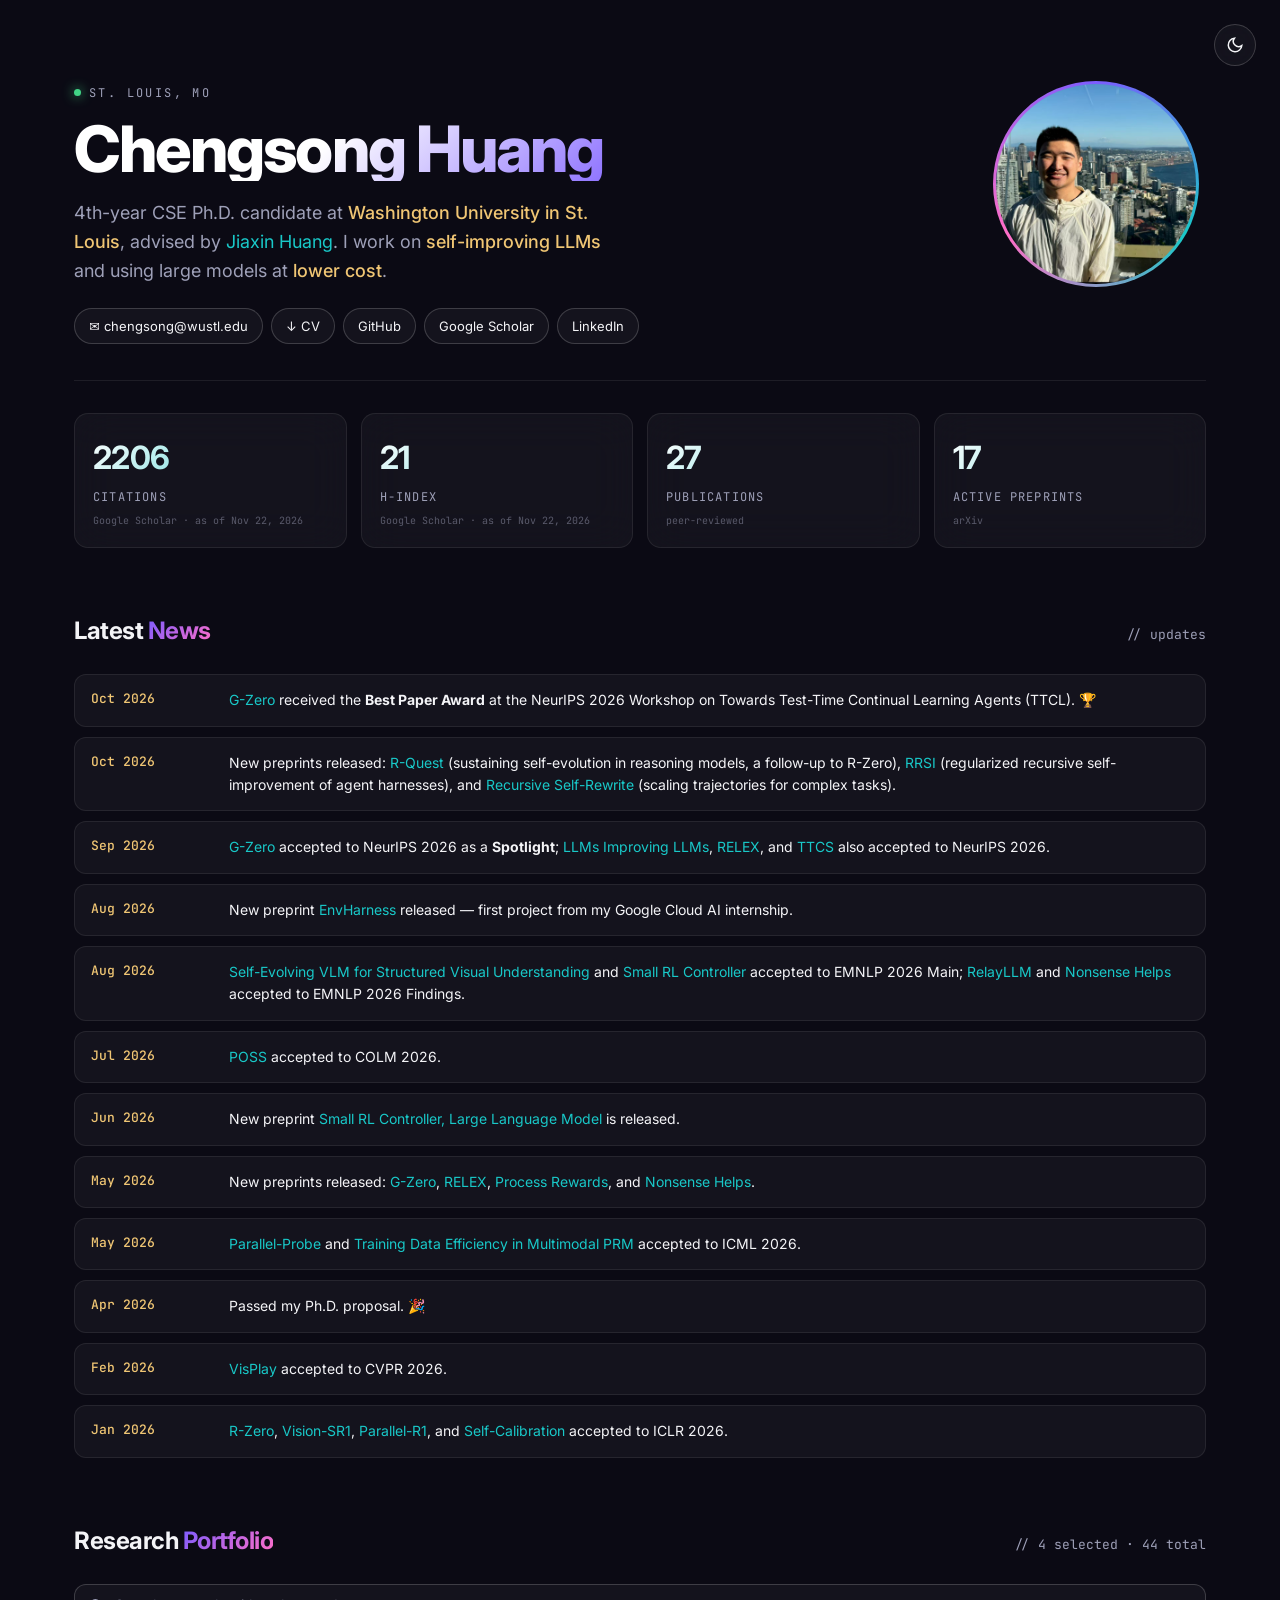
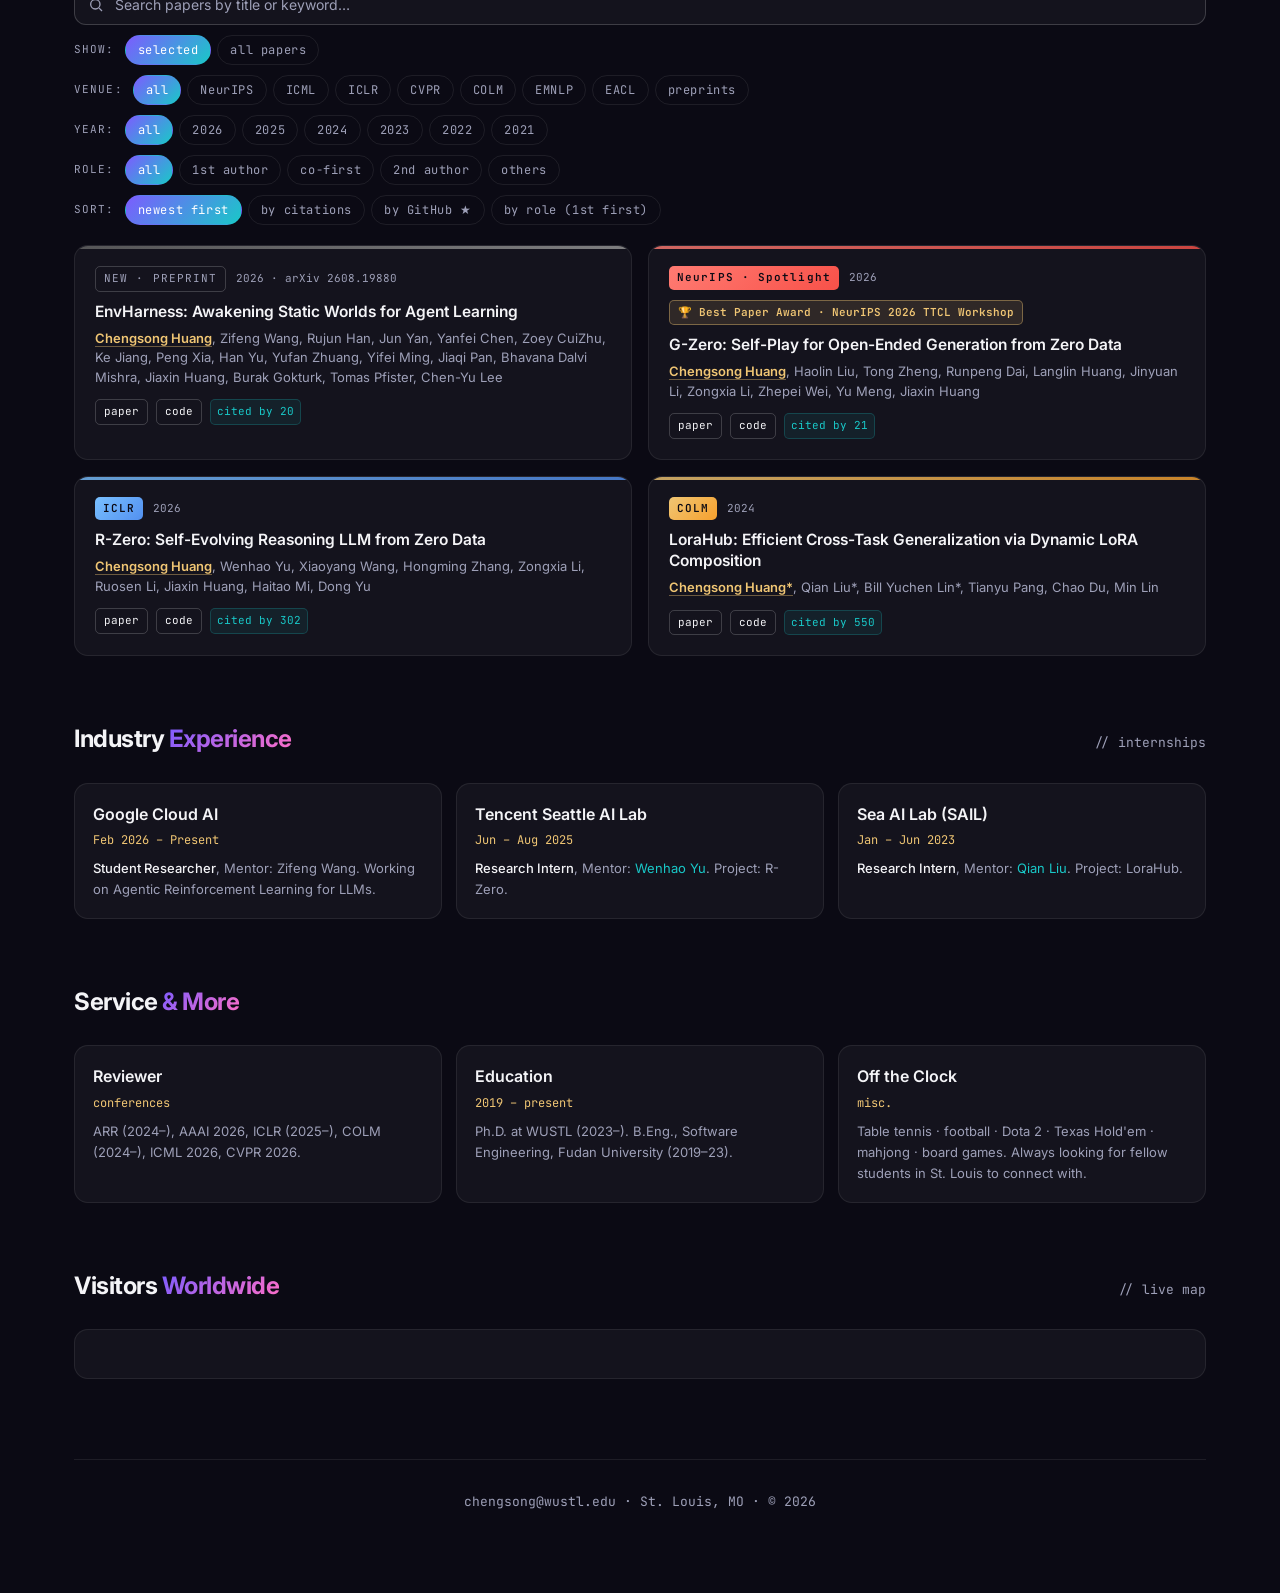
==== commit 1adb28f5: "chore: auto-refresh Google Scholar stats" ====
--- a/index.html
+++ b/index.html
@@ -256,8 +256,8 @@
 
   <!-- STATS (auto-updated) -->
   <div class="stats">
-    <div class="stat"><div class="stat-num" id="stat-citations">2206</div><div class="stat-label">Citations</div><div class="stat-source">Google Scholar &middot; as of Nov 21, 2026</div></div>
-    <div class="stat"><div class="stat-num" id="stat-hindex">21</div><div class="stat-label">h-index</div><div class="stat-source">Google Scholar &middot; as of Nov 21, 2026</div></div>
+    <div class="stat"><div class="stat-num" id="stat-citations">2206</div><div class="stat-label">Citations</div><div class="stat-source">Google Scholar &middot; as of Nov 22, 2026</div></div>
+    <div class="stat"><div class="stat-num" id="stat-hindex">21</div><div class="stat-label">h-index</div><div class="stat-source">Google Scholar &middot; as of Nov 22, 2026</div></div>
     <div class="stat"><div class="stat-num" id="stat-pubs">27</div><div class="stat-label">Publications</div><div class="stat-source">peer-reviewed</div></div>
     <div class="stat"><div class="stat-num" id="stat-preprints">17</div><div class="stat-label">Active Preprints</div><div class="stat-source">arXiv</div></div>
   </div>
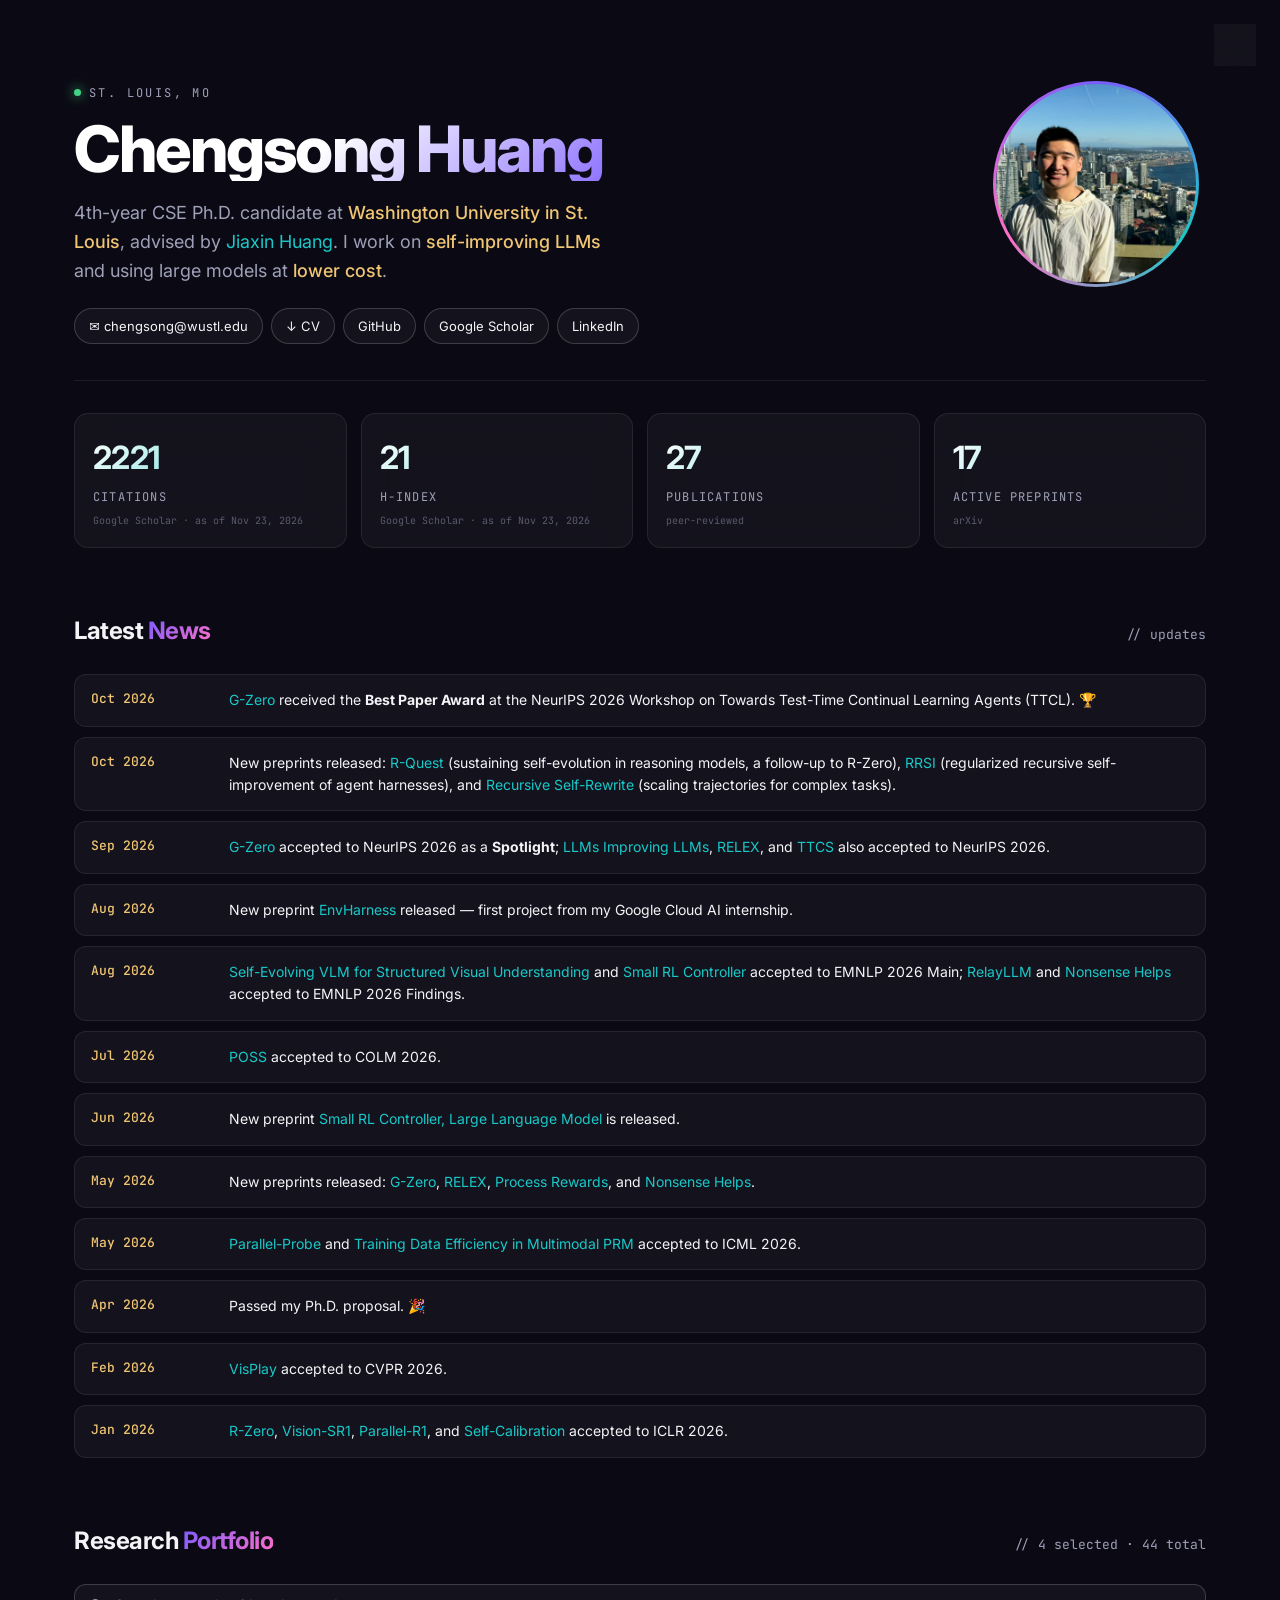
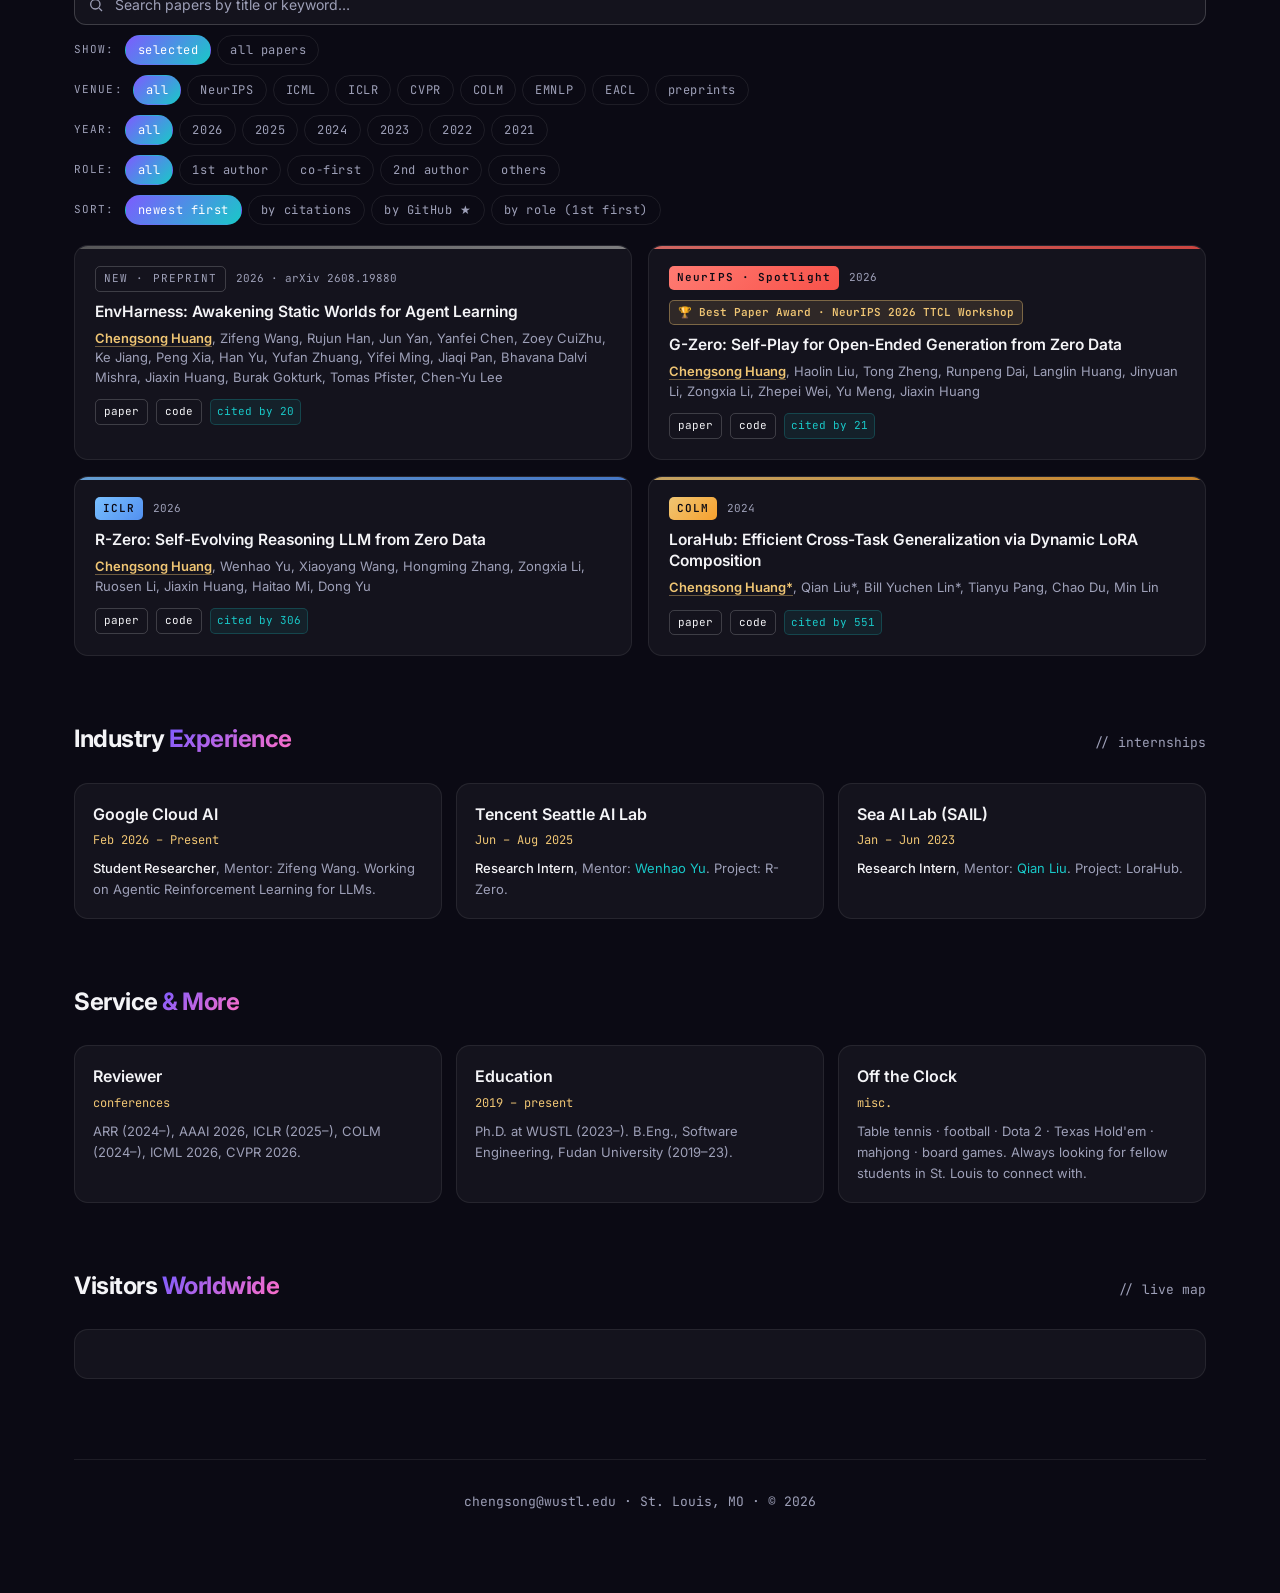
==== commit d38bb5ec: "chore: auto-refresh Google Scholar stats" ====
--- a/index.html
+++ b/index.html
@@ -256,8 +256,8 @@
 
   <!-- STATS (auto-updated) -->
   <div class="stats">
-    <div class="stat"><div class="stat-num" id="stat-citations">2206</div><div class="stat-label">Citations</div><div class="stat-source">Google Scholar &middot; as of Nov 22, 2026</div></div>
-    <div class="stat"><div class="stat-num" id="stat-hindex">21</div><div class="stat-label">h-index</div><div class="stat-source">Google Scholar &middot; as of Nov 22, 2026</div></div>
+    <div class="stat"><div class="stat-num" id="stat-citations">2221</div><div class="stat-label">Citations</div><div class="stat-source">Google Scholar &middot; as of Nov 23, 2026</div></div>
+    <div class="stat"><div class="stat-num" id="stat-hindex">21</div><div class="stat-label">h-index</div><div class="stat-source">Google Scholar &middot; as of Nov 23, 2026</div></div>
     <div class="stat"><div class="stat-num" id="stat-pubs">27</div><div class="stat-label">Publications</div><div class="stat-source">peer-reviewed</div></div>
     <div class="stat"><div class="stat-num" id="stat-preprints">17</div><div class="stat-label">Active Preprints</div><div class="stat-source">arXiv</div></div>
   </div>
@@ -335,21 +335,21 @@
       <div class="card" data-citations="1" data-venue="arXiv" data-year="2026" data-arxiv="2610.14146" data-keywords="LHTB"><div class="card-row"><span class="venue preprint">NEW · PREPRINT</span><span class="year">2026 · arXiv 2610.14146</span></div><div class="card-title">Long-Horizon-Terminal-Bench 2.0: Automating Diverse Task Construction and Measuring Sustained Agent Progress</div><div class="card-authors">Zongxia Li, Zhongzhi Li, Yucheng Shi, Ruhan Wang, Junyao Yang, <span class="me">Chengsong Huang</span>, Zhichao Liu, Xiyang Wu, Anhao Li, Yue Yu, Ergan Shang, Fuxiao Liu, Tong Zheng, Ninghao Liu, Lichao Sun, Haitao Mi, Leowei Liang</div><div class="card-links"><a href="https://arxiv.org/abs/2610.14146">paper</a><a href="https://zli12321.github.io/LHTB/">project</a><a href="https://github.com/zli12321/LHTB">code</a></div></div>
       <div class="card" data-citations="0" data-venue="arXiv" data-year="2026" data-arxiv="2610.04299" data-keywords="R-Quest"><div class="card-row"><span class="venue preprint">NEW · PREPRINT</span><span class="year">2026 · arXiv 2610.04299</span></div><div class="card-title">Questioning the Questions: Sustaining Self-Evolution in Reasoning Models</div><div class="card-authors">Jinyuan Li, <span class="me">Chengsong Huang</span>, Langlin Huang, Donghong Cai, Shiping Gao, Yuyi Yang, Jiaxin Huang</div><div class="card-links"><a href="https://arxiv.org/abs/2610.04299">paper</a></div></div>
       <div class="card" data-citations="0" data-venue="arXiv" data-year="2026" data-arxiv="2610.02826"><div class="card-row"><span class="venue preprint">NEW · PREPRINT</span><span class="year">2026 · arXiv 2610.02826</span></div><div class="card-title">Scaling Trajectories for Complex Tasks through Recursive Self-Rewrite</div><div class="card-authors">Zongxia Li, Yucheng Shi, Zhongzhi Li, Junyao Yang, Ruhan Wang, <span class="me">Chengsong Huang</span>, Fuxiao Liu, Haitao Mi, Jordan Boyd-Graber, Leowei Liang</div><div class="card-links"><a href="https://arxiv.org/abs/2610.02826">paper</a><a href="https://huggingface.co/IntelligenceLab/RSR-27B">model</a></div></div>
-      <div class="card" data-citations="47" data-venue="arXiv" data-year="2026" data-arxiv="2609.24972"><div class="card-row"><span class="venue preprint">NEW · PREPRINT</span><span class="year">2026 · arXiv 2609.24972</span></div><div class="card-title">RRSI: Regularized Recursive Self-Improvement of Agent Harnesses</div><div class="card-authors">Peng Xia, Rujun Han, Zifeng Wang, Yanfei Chen, Yufan Zhuang, Yoonho Lee, <span class="me">Chengsong Huang</span>, Han Yu, Zhongying CuiZhu, Yifei Ming, Huaxiu Yao, Burak Gokturk, Tomas Pfister, Chen-Yu Lee</div><div class="card-links"><a href="https://arxiv.org/abs/2609.24972">paper</a></div></div>
+      <div class="card" data-citations="50" data-venue="arXiv" data-year="2026" data-arxiv="2609.24972"><div class="card-row"><span class="venue preprint">NEW · PREPRINT</span><span class="year">2026 · arXiv 2609.24972</span></div><div class="card-title">RRSI: Regularized Recursive Self-Improvement of Agent Harnesses</div><div class="card-authors">Peng Xia, Rujun Han, Zifeng Wang, Yanfei Chen, Yufan Zhuang, Yoonho Lee, <span class="me">Chengsong Huang</span>, Han Yu, Zhongying CuiZhu, Yifei Ming, Huaxiu Yao, Burak Gokturk, Tomas Pfister, Chen-Yu Lee</div><div class="card-links"><a href="https://arxiv.org/abs/2609.24972">paper</a></div></div>
       <div class="card" data-citations="20" data-venue="arXiv" data-year="2026" data-arxiv="2608.19880" data-selected><div class="card-row"><span class="venue preprint">NEW · PREPRINT</span><span class="year">2026 · arXiv 2608.19880</span></div><div class="card-title">EnvHarness: Awakening Static Worlds for Agent Learning</div><div class="card-authors"><span class="me">Chengsong Huang</span>, Zifeng Wang, Rujun Han, Jun Yan, Yanfei Chen, Zoey CuiZhu, Ke Jiang, Peng Xia, Han Yu, Yufan Zhuang, Yifei Ming, Jiaqi Pan, Bhavana Dalvi Mishra, Jiaxin Huang, Burak Gokturk, Tomas Pfister, Chen-Yu Lee</div><div class="card-links"><a href="https://arxiv.org/abs/2608.19880">paper</a><a href="https://github.com/google-research/envharness">code</a></div></div>
 
       <!-- PUBLICATIONS -->
       <div class="card" data-citations="21" data-venue="NeurIPS" data-year="2026" data-arxiv="2605.09959" data-selected><div class="card-row"><span class="venue">NeurIPS · Spotlight</span><span class="year">2026</span><span class="award">🏆 Best Paper Award · NeurIPS 2026 TTCL Workshop</span></div><div class="card-title">G-Zero: Self-Play for Open-Ended Generation from Zero Data</div><div class="card-authors"><span class="me">Chengsong Huang</span>, Haolin Liu, Tong Zheng, Runpeng Dai, Langlin Huang, Jinyuan Li, Zongxia Li, Zhepei Wei, Yu Meng, Jiaxin Huang</div><div class="card-links"><a href="https://arxiv.org/abs/2605.09959">paper</a><a href="https://github.com/Chengsong-Huang/G-Zero">code</a></div></div>
       <div class="card" data-citations="12" data-venue="NeurIPS" data-year="2026" data-arxiv="2605.08083"><div class="card-row"><span class="venue">NeurIPS</span><span class="year">2026</span></div><div class="card-title">LLMs Improving LLMs: Agentic Discovery for Test-Time Scaling</div><div class="card-authors">Tong Zheng, Haolin Liu, <span class="me">Chengsong Huang</span>, Huiwen Bao, Sheng Zhang, Rui Liu, Runpeng Dai, Ruibo Chen, Chenxi Liu, Tianyi Xiong, Xidong Wu, Hongming Zhang, Heng Huang</div><div class="card-links"><a href="https://arxiv.org/abs/2605.08083">paper</a><a href="https://github.com/zhengkid/AutoTTS">code</a></div></div>
-      <div class="card" data-citations="3" data-venue="NeurIPS" data-year="2026" data-arxiv="2605.21468" data-keywords="RELEX"><div class="card-row"><span class="venue">NeurIPS</span><span class="year">2026</span></div><div class="card-title">You Only Need Minimal RLVR Training: Extrapolating LLMs via Rank-1 Trajectories</div><div class="card-authors">Zhepei Wei, Xinyu Zhu, Wei-Lin Chen, <span class="me">Chengsong Huang</span>, Jiaxin Huang, Yu Meng</div><div class="card-links"><a href="https://arxiv.org/abs/2605.21468">paper</a><a href="https://github.com/weizhepei/RELEX">code</a></div></div>
+      <div class="card" data-citations="4" data-venue="NeurIPS" data-year="2026" data-arxiv="2605.21468" data-keywords="RELEX"><div class="card-row"><span class="venue">NeurIPS</span><span class="year">2026</span></div><div class="card-title">You Only Need Minimal RLVR Training: Extrapolating LLMs via Rank-1 Trajectories</div><div class="card-authors">Zhepei Wei, Xinyu Zhu, Wei-Lin Chen, <span class="me">Chengsong Huang</span>, Jiaxin Huang, Yu Meng</div><div class="card-links"><a href="https://arxiv.org/abs/2605.21468">paper</a><a href="https://github.com/weizhepei/RELEX">code</a></div></div>
       <div class="card" data-citations="27" data-venue="NeurIPS" data-year="2026" data-arxiv="2601.22628"><div class="card-row"><span class="venue">NeurIPS</span><span class="year">2026</span></div><div class="card-title">TTCS: Test-Time Curriculum Synthesis for Self-Evolving</div><div class="card-authors">Chengyi Yang, Zhishang Xiang, Yunbo Tang, Zongpei Teng, <span class="me">Chengsong Huang</span>, Fei Long, Yuhan Liu, Jinsong Su</div><div class="card-links"><a href="https://arxiv.org/abs/2601.22628">paper</a><a href="https://github.com/XMUDeepLIT/TTCS">code</a></div></div>
       <div class="card" data-citations="19" data-venue="ICML" data-year="2026" data-arxiv="2602.03845"><div class="card-row"><span class="venue">ICML</span><span class="year">2026</span></div><div class="card-title">Parallel-Probe: Towards Efficient Parallel Thinking via 2D Probing</div><div class="card-authors">Tong Zheng*, <span class="me">Chengsong Huang*</span>, Runpeng Dai*, Yun He, Rui Liu, Xin Ni, Huiwen Bao, Kaishen Wang, Hongtu Zhu, Jiaxin Huang, Furong Huang, Heng Huang</div><div class="card-links"><a href="https://arxiv.org/abs/2602.03845">paper</a><a href="https://github.com/zhengkid/Parallel-Probe">code</a></div></div>
       <div class="card" data-citations="2" data-venue="ICML" data-year="2026" data-arxiv="2602.04145"><div class="card-row"><span class="venue">ICML</span><span class="year">2026</span></div><div class="card-title">Training Data Efficiency in Multimodal Process Reward Models</div><div class="card-authors">Jinyuan Li, <span class="me">Chengsong Huang</span>, Langlin Huang, Shaoyang Xu, Haolin Liu, Wenxuan Zhang, Jiaxin Huang</div><div class="card-links"><a href="https://arxiv.org/abs/2602.04145">paper</a><a href="https://github.com/JinYuanLi0012/Balanced-Info-MPRM">code</a></div></div>
-      <div class="card" data-citations="302" data-venue="ICLR" data-year="2026" data-arxiv="2508.05004" data-selected><div class="card-row"><span class="venue">ICLR</span><span class="year">2026</span></div><div class="card-title">R-Zero: Self-Evolving Reasoning LLM from Zero Data</div><div class="card-authors"><span class="me">Chengsong Huang</span>, Wenhao Yu, Xiaoyang Wang, Hongming Zhang, Zongxia Li, Ruosen Li, Jiaxin Huang, Haitao Mi, Dong Yu</div><div class="card-links"><a href="https://arxiv.org/abs/2508.05004">paper</a><a href="https://github.com/Chengsong-Huang/R-Zero">code</a></div></div>
+      <div class="card" data-citations="306" data-venue="ICLR" data-year="2026" data-arxiv="2508.05004" data-selected><div class="card-row"><span class="venue">ICLR</span><span class="year">2026</span></div><div class="card-title">R-Zero: Self-Evolving Reasoning LLM from Zero Data</div><div class="card-authors"><span class="me">Chengsong Huang</span>, Wenhao Yu, Xiaoyang Wang, Hongming Zhang, Zongxia Li, Ruosen Li, Jiaxin Huang, Haitao Mi, Dong Yu</div><div class="card-links"><a href="https://arxiv.org/abs/2508.05004">paper</a><a href="https://github.com/Chengsong-Huang/R-Zero">code</a></div></div>
       <div class="card" data-citations="100" data-venue="ICLR" data-year="2026" data-arxiv="2503.00031"><div class="card-row"><span class="venue">ICLR</span><span class="year">2026</span></div><div class="card-title">Efficient Test-Time Scaling via Self-Calibration</div><div class="card-authors"><span class="me">Chengsong Huang</span>, Langlin Huang, Jixuan Leng, Jiacheng Liu, Jiaxin Huang</div><div class="card-links"><a href="https://arxiv.org/abs/2503.00031">paper</a><a href="https://github.com/Chengsong-Huang/Self-Calibration">code</a></div></div>
       <div class="card" data-citations="82" data-venue="ICLR" data-year="2026" data-arxiv="2509.07980"><div class="card-row"><span class="venue">ICLR</span><span class="year">2026</span></div><div class="card-title">Parallel-R1: Towards Parallel Thinking via Reinforcement Learning</div><div class="card-authors">Tong Zheng, Hongming Zhang, Wenhao Yu, Xiaoyang Wang, Runpeng Dai, Rui Liu, Huiwen Bao, <span class="me">Chengsong Huang</span>, Heng Huang, Dong Yu</div><div class="card-links"><a href="https://arxiv.org/abs/2509.07980">paper</a><a href="https://github.com/zhengkid/Parallel-R1">code</a></div></div>
-      <div class="card" data-citations="136" data-venue="ICLR" data-year="2026" data-arxiv="2508.19652"><div class="card-row"><span class="venue">ICLR</span><span class="year">2026</span></div><div class="card-title">Self-Rewarding Vision-Language Model via Reasoning Decomposition</div><div class="card-authors">Zongxia Li, Wenhao Yu, <span class="me">Chengsong Huang</span>, Zhenwen Liang, Rui Liu, Fuxiao Liu, Jingxi Che, Dian Yu, Jordan Boyd-Graber, Haitao Mi, Dong Yu</div><div class="card-links"><a href="https://arxiv.org/abs/2508.19652">paper</a><a href="https://github.com/zli12321/Vision-SR1">code</a></div></div>
-      <div class="card" data-citations="68" data-venue="CVPR" data-year="2026" data-arxiv="2511.15661"><div class="card-row"><span class="venue">CVPR</span><span class="year">2026</span></div><div class="card-title">VisPlay: Self-Evolving Vision-Language Models from Images</div><div class="card-authors">Yicheng He*, <span class="me">Chengsong Huang*</span>, Zongxia Li*, Jiaxin Huang, Yonghui Yang</div><div class="card-links"><a href="https://arxiv.org/abs/2511.15661">paper</a><a href="https://github.com/bruno686/VisPlay">code</a></div></div>
+      <div class="card" data-citations="137" data-venue="ICLR" data-year="2026" data-arxiv="2508.19652"><div class="card-row"><span class="venue">ICLR</span><span class="year">2026</span></div><div class="card-title">Self-Rewarding Vision-Language Model via Reasoning Decomposition</div><div class="card-authors">Zongxia Li, Wenhao Yu, <span class="me">Chengsong Huang</span>, Zhenwen Liang, Rui Liu, Fuxiao Liu, Jingxi Che, Dian Yu, Jordan Boyd-Graber, Haitao Mi, Dong Yu</div><div class="card-links"><a href="https://arxiv.org/abs/2508.19652">paper</a><a href="https://github.com/zli12321/Vision-SR1">code</a></div></div>
+      <div class="card" data-citations="69" data-venue="CVPR" data-year="2026" data-arxiv="2511.15661"><div class="card-row"><span class="venue">CVPR</span><span class="year">2026</span></div><div class="card-title">VisPlay: Self-Evolving Vision-Language Models from Images</div><div class="card-authors">Yicheng He*, <span class="me">Chengsong Huang*</span>, Zongxia Li*, Jiaxin Huang, Yonghui Yang</div><div class="card-links"><a href="https://arxiv.org/abs/2511.15661">paper</a><a href="https://github.com/bruno686/VisPlay">code</a></div></div>
       <div class="card" data-citations="5" data-venue="Workshop" data-year="2026"><div class="card-row"><span class="venue">WORKSHOP</span><span class="year">2026 · Joint Audio-Video Gen.</span></div><div class="card-title">Multimodal Video Generation Models with Audio: Present and Future</div><div class="card-authors">Zongxia Li, Hongyang Du, Dawei Liu, Xiyang Wu, Lantao Yu, Jingxi Chen, Fuxiao Liu, Xiaomin Wu, Jing Xie, <span class="me">Chengsong Huang</span>, Yicheng He, Guangyao Shi</div><div class="card-links"><a href="https://openreview.net/forum?id=8i5vInabkm">paper</a></div></div>
       <div class="card" data-citations="26" data-venue="EMNLP" data-year="2026" data-arxiv="2603.09206"><div class="card-row"><span class="venue">EMNLP</span><span class="year">2026</span></div><div class="card-title">Self-Evolving Vision Language Models for Structured Visual Understanding</div><div class="card-authors">Zongxia Li, Hongyang Du, <span class="me">Chengsong Huang</span>, Lantao Yu, Zhichao Liu, Xiyang Wu, Yicheng He, Jing Xie, Xiaomin Wu, Jiarui Zhang, Fuxiao Liu</div><div class="card-links"><a href="https://arxiv.org/abs/2603.09206">paper</a><a href="https://github.com/zli12321/MM-Zero">code</a></div></div>
       <div class="card" data-citations="2" data-venue="EMNLP" data-year="2026" data-arxiv="2606.03102"><div class="card-row"><span class="venue">EMNLP</span><span class="year">2026</span></div><div class="card-title">Small RL Controller, Large Language Model: RL-Guided Adaptive Sampling for Test-Time Scaling</div><div class="card-authors">Runpeng Dai, Tong Zheng, Rui Liu, <span class="me">Chengsong Huang</span>, Hongtu Zhu</div><div class="card-links"><a href="https://arxiv.org/abs/2606.03102">paper</a><a href="https://github.com/RunpengDai/RL-Guided-Adaptive-Sampling">code</a></div></div>
@@ -359,8 +359,8 @@
       <div class="card" data-citations="4" data-venue="COLM" data-year="2026" data-arxiv="2506.03566"><div class="card-row"><span class="venue">COLM</span><span class="year">2026</span></div><div class="card-title">POSS: Position Specialist Generates Better Draft for Speculative Decoding</div><div class="card-authors">Langlin Huang, <span class="me">Chengsong Huang</span>, Jixuan Leng, Di Huang, Jiaxin Huang</div><div class="card-links"><a href="https://arxiv.org/abs/2506.03566">paper</a><a href="https://github.com/shrango/PosS">code</a></div></div>
       <div class="card" data-citations="13" data-venue="COLM" data-year="2025" data-arxiv="2504.00043"><div class="card-row"><span class="venue">COLM</span><span class="year">2025</span></div><div class="card-title">CrossWordBench: Evaluating the Reasoning Capabilities of LLMs and LVLMs with Controllable Puzzle Generation</div><div class="card-authors">Jixuan Leng, <span class="me">Chengsong Huang</span>, Langlin Huang, Bill Yuchen Lin, William W. Cohen, Haohan Wang, Jiaxin Huang</div><div class="card-links"><a href="https://arxiv.org/abs/2504.00043">paper</a><a href="https://github.com/SeanLeng1/CrossWordBench">code</a></div></div>
       <div class="card" data-citations="105" data-venue="ICLR" data-year="2025" data-arxiv="2407.09709"><div class="card-row"><span class="venue">ICLR</span><span class="year">2025</span></div><div class="card-title">GOFA: A Generative One-For-All Model for Joint Graph Language Modeling</div><div class="card-authors">Lecheng Kong, Jiarui Feng, Hao Liu, <span class="me">Chengsong Huang</span>, Jiaxin Huang, Yixin Chen, Muhan Zhang</div><div class="card-links"><a href="https://arxiv.org/abs/2407.09709">paper</a><a href="https://github.com/JiaruiFeng/GOFA">code</a></div></div>
-      <div class="card" data-citations="169" data-venue="ICLR" data-year="2025" data-arxiv="2410.09724"><div class="card-row"><span class="venue">ICLR</span><span class="year">2025</span></div><div class="card-title">Taming Overconfidence in LLMs: Reward Calibration in RLHF</div><div class="card-authors">Jixuan Leng, <span class="me">Chengsong Huang</span>, Banghua Zhu, Jiaxin Huang</div><div class="card-links"><a href="https://arxiv.org/abs/2410.09724">paper</a><a href="https://github.com/SeanLeng1/Reward-Calibration">code</a></div></div>
-      <div class="card" data-citations="550" data-venue="COLM" data-year="2024" data-arxiv="2307.13269" data-selected><div class="card-row"><span class="venue">COLM</span><span class="year">2024</span></div><div class="card-title">LoraHub: Efficient Cross-Task Generalization via Dynamic LoRA Composition</div><div class="card-authors"><span class="me">Chengsong Huang*</span>, Qian Liu*, Bill Yuchen Lin*, Tianyu Pang, Chao Du, Min Lin</div><div class="card-links"><a href="https://arxiv.org/abs/2307.13269">paper</a><a href="https://github.com/sail-sg/lorahub">code</a></div></div>
+      <div class="card" data-citations="170" data-venue="ICLR" data-year="2025" data-arxiv="2410.09724"><div class="card-row"><span class="venue">ICLR</span><span class="year">2025</span></div><div class="card-title">Taming Overconfidence in LLMs: Reward Calibration in RLHF</div><div class="card-authors">Jixuan Leng, <span class="me">Chengsong Huang</span>, Banghua Zhu, Jiaxin Huang</div><div class="card-links"><a href="https://arxiv.org/abs/2410.09724">paper</a><a href="https://github.com/SeanLeng1/Reward-Calibration">code</a></div></div>
+      <div class="card" data-citations="551" data-venue="COLM" data-year="2024" data-arxiv="2307.13269" data-selected><div class="card-row"><span class="venue">COLM</span><span class="year">2024</span></div><div class="card-title">LoraHub: Efficient Cross-Task Generalization via Dynamic LoRA Composition</div><div class="card-authors"><span class="me">Chengsong Huang*</span>, Qian Liu*, Bill Yuchen Lin*, Tianyu Pang, Chao Du, Min Lin</div><div class="card-links"><a href="https://arxiv.org/abs/2307.13269">paper</a><a href="https://github.com/sail-sg/lorahub">code</a></div></div>
       <div class="card" data-citations="8" data-venue="EMNLP" data-year="2023"><div class="card-row"><span class="venue">EMNLP-F</span><span class="year">2023</span></div><div class="card-title">Watermarking PLMs on Classification Tasks by Combining Contrastive Learning with Weight Perturbation</div><div class="card-authors">Chenxi Gu, Xiaoqing Zheng, Jianhan Xu, Muling Wu, Cenyuan Zhang, <span class="me">Chengsong Huang</span>, Hua Cai, Xuanjing Huang</div><div class="card-links"><a href="https://aclanthology.org/2023.findings-emnlp.239.pdf">paper</a></div></div>
       <div class="card" data-citations="39" data-venue="ACL" data-year="2023"><div class="card-row"><span class="venue">ACL</span><span class="year">2023</span></div><div class="card-title">TableVLM: Multi-modal Pre-training for Table Structure Recognition</div><div class="card-authors">LeiYuan Chen, <span class="me">Chengsong Huang</span>, Xiaoqing Zheng, Jinshu Lin, Xuanjing Huang</div><div class="card-links"><a href="https://www.aclanthology.org/2023.acl-long.137.pdf">paper</a></div></div>
       <div class="card" data-citations="76" data-venue="AAAI" data-year="2023" data-arxiv="2209.00465"><div class="card-row"><span class="venue">AAAI</span><span class="year">2023</span></div><div class="card-title">On Grounded Planning for Embodied Tasks with Language Models</div><div class="card-authors">Bill Yuchen Lin*, <span class="me">Chengsong Huang*</span>, Qian Liu, Wenda Gu, Sam Sommerer, Xiang Ren</div><div class="card-links"><a href="https://arxiv.org/abs/2209.00465">paper</a></div></div>
@@ -368,15 +368,15 @@
       <div class="card" data-citations="48" data-venue="ACL" data-year="2021"><div class="card-row"><span class="venue">ACL</span><span class="year">2021</span></div><div class="card-title">Revisiting the Negative Data of Distantly Supervised Relation Extraction</div><div class="card-authors">Chenhao Xie, Jiaqing Liang, Jingping Liu, <span class="me">Chengsong Huang</span>, Wenhao Huang, Yanghua Xiao</div><div class="card-links"><a href="https://www.aclanthology.org/2021.acl-long.277.pdf">paper</a><a href="https://github.com/redreamality/-RERE-data">code</a></div></div>
 
       <!-- PREPRINTS -->
-      <div class="card" data-citations="26" data-venue="arXiv" data-year="2026" data-arxiv="2607.08964" data-keywords="LHTB"><div class="card-row"><span class="venue preprint">PREPRINT</span><span class="year">2026 · arXiv 2607.08964</span></div><div class="card-title">Long-Horizon-Terminal-Bench: Testing the Limits of Agents on Long-Horizon Terminal Tasks with Dense Reward-Based Grading</div><div class="card-authors">Zongxia Li, Zhongzhi Li, Yucheng Shi, Ruhan Wang, Junyao Yang, Zhichao Liu, Xiyang Wu, Anhao Li, <span class="me">Chengsong Huang</span>, Ergan Shang, Yue Yu, Ninghao Liu, Lichao Sun, Haitao Mi, Leowei Liang</div><div class="card-links"><a href="https://arxiv.org/abs/2607.08964">paper</a><a href="https://zli12321.github.io/LHTB/">project</a><a href="https://github.com/zli12321/LHTB">code</a></div></div>
-      <div class="card" data-citations="12" data-venue="arXiv" data-year="2026" data-arxiv="2606.31651"><div class="card-row"><span class="venue preprint">PREPRINT</span><span class="year">2026 · arXiv 2606.31651</span></div><div class="card-title">FARS: A Fully Automated Research System Deployed at Scale</div><div class="card-authors">Qiong Tang, Tianxiang Sun, Xiangkun Hu, Xiangyang Liu, Yiran Chen, Yunfan Shao, Bobo Li, Changze Lv, Cheng Xu, <span class="me">Chengsong Huang</span>, Chunyang Li, Dizhan Xue, Hao Bai, Haodong Duan, Hengquan Guo, Hongyang He, Hongyi Chen, Hui Shen, Jiahao Yuan, Jiankai Sun, Jikang Cheng, Jinfeng Xu, Jingqi Tong, Jingye Chen, Jinxiu Liu, Jixuan Leng, Junchi Yu, Kaixun Jiang, Kun Xiang, Kunpeng Yao, Lang Feng, Liangqi Yuan, Longsen Gao, Meng Li, Qi Jia, Qiushi Sun, Shengyuan Ding, Shizhan Gong, Siru Zhong, Terry Jingchen Zhang, Tianle Gu, Tianyi Liang, Weijie Liu, Weikai Yang, Weizhi Fei, Xin Wang, Xinpeng Liu, Xuanwen Ding, Yihong Tang, Yuanli Wang, Yukun Jiang, Yuming Yang, Zhengbao He, Zhikai Chen, Zhikun Xu, Zhuang Li, Zihao Huang</div><div class="card-links"><a href="https://arxiv.org/abs/2606.31651">paper</a></div></div>
+      <div class="card" data-citations="27" data-venue="arXiv" data-year="2026" data-arxiv="2607.08964" data-keywords="LHTB"><div class="card-row"><span class="venue preprint">PREPRINT</span><span class="year">2026 · arXiv 2607.08964</span></div><div class="card-title">Long-Horizon-Terminal-Bench: Testing the Limits of Agents on Long-Horizon Terminal Tasks with Dense Reward-Based Grading</div><div class="card-authors">Zongxia Li, Zhongzhi Li, Yucheng Shi, Ruhan Wang, Junyao Yang, Zhichao Liu, Xiyang Wu, Anhao Li, <span class="me">Chengsong Huang</span>, Ergan Shang, Yue Yu, Ninghao Liu, Lichao Sun, Haitao Mi, Leowei Liang</div><div class="card-links"><a href="https://arxiv.org/abs/2607.08964">paper</a><a href="https://zli12321.github.io/LHTB/">project</a><a href="https://github.com/zli12321/LHTB">code</a></div></div>
+      <div class="card" data-citations="13" data-venue="arXiv" data-year="2026" data-arxiv="2606.31651"><div class="card-row"><span class="venue preprint">PREPRINT</span><span class="year">2026 · arXiv 2606.31651</span></div><div class="card-title">FARS: A Fully Automated Research System Deployed at Scale</div><div class="card-authors">Qiong Tang, Tianxiang Sun, Xiangkun Hu, Xiangyang Liu, Yiran Chen, Yunfan Shao, Bobo Li, Changze Lv, Cheng Xu, <span class="me">Chengsong Huang</span>, Chunyang Li, Dizhan Xue, Hao Bai, Haodong Duan, Hengquan Guo, Hongyang He, Hongyi Chen, Hui Shen, Jiahao Yuan, Jiankai Sun, Jikang Cheng, Jinfeng Xu, Jingqi Tong, Jingye Chen, Jinxiu Liu, Jixuan Leng, Junchi Yu, Kaixun Jiang, Kun Xiang, Kunpeng Yao, Lang Feng, Liangqi Yuan, Longsen Gao, Meng Li, Qi Jia, Qiushi Sun, Shengyuan Ding, Shizhan Gong, Siru Zhong, Terry Jingchen Zhang, Tianle Gu, Tianyi Liang, Weijie Liu, Weikai Yang, Weizhi Fei, Xin Wang, Xinpeng Liu, Xuanwen Ding, Yihong Tang, Yuanli Wang, Yukun Jiang, Yuming Yang, Zhengbao He, Zhikai Chen, Zhikun Xu, Zhuang Li, Zihao Huang</div><div class="card-links"><a href="https://arxiv.org/abs/2606.31651">paper</a></div></div>
       <div class="card" data-citations="1" data-venue="arXiv" data-year="2026" data-arxiv="2605.15529"><div class="card-row"><span class="venue preprint">PREPRINT</span><span class="year">2026 · arXiv 2605.15529</span></div><div class="card-title">Process Rewards with Learned Reliability</div><div class="card-authors">Jinyuan Li, Langlin Huang, <span class="me">Chengsong Huang</span>, Sheng Xu, Donghong Cai, Yuyi Yang, Wenliang Zhang, Jiaxin Huang</div><div class="card-links"><a href="https://arxiv.org/abs/2605.15529">paper</a><a href="https://github.com/JinyuanLi0012/Beta-Binomial-PRM">code</a></div></div>
-      <div class="card" data-citations="30" data-venue="arXiv" data-year="2026"><div class="card-row"><span class="venue preprint">PREPRINT</span><span class="year">2026 · TechRxiv</span></div><div class="card-title">A Systematic Survey of Self-Evolving Agents: From Model-Centric to Environment-Driven Co-Evolution</div><div class="card-authors">Zhishang Xiang, Chengyi Yang, Zerui Chen, Zhimin Wei, Yunbo Tang, Zongpei Teng, Zexi Peng, Zongxia Li, <span class="me">Chengsong Huang</span>, Yicheng He, Chang Yang, Xinrun Wang, Xiao Huang, Qinggang Zhang, Jinsong Su</div><div class="card-links"><a href="https://www.techrxiv.org/doi/abs/10.36227/techrxiv.177203250.05832634">paper</a><a href="https://github.com/XMUDeepLIT/Awesome-Self-Evolving-Agents">code</a></div></div>
+      <div class="card" data-citations="29" data-venue="arXiv" data-year="2026"><div class="card-row"><span class="venue preprint">PREPRINT</span><span class="year">2026 · TechRxiv</span></div><div class="card-title">A Systematic Survey of Self-Evolving Agents: From Model-Centric to Environment-Driven Co-Evolution</div><div class="card-authors">Zhishang Xiang, Chengyi Yang, Zerui Chen, Zhimin Wei, Yunbo Tang, Zongpei Teng, Zexi Peng, Zongxia Li, <span class="me">Chengsong Huang</span>, Yicheng He, Chang Yang, Xinrun Wang, Xiao Huang, Qinggang Zhang, Jinsong Su</div><div class="card-links"><a href="https://www.techrxiv.org/doi/abs/10.36227/techrxiv.177203250.05832634">paper</a><a href="https://github.com/XMUDeepLIT/Awesome-Self-Evolving-Agents">code</a></div></div>
       <div class="card" data-citations="9" data-venue="arXiv" data-year="2026" data-arxiv="2602.03689"><div class="card-row"><span class="venue preprint">PREPRINT</span><span class="year">2026 · arXiv 2602.03689</span></div><div class="card-title">Rethinking the Reranker: Boundary-Aware Evidence Selection for Robust Retrieval-Augmented Generation</div><div class="card-authors">Jiashuo Sun, Pengcheng Jiang, Saizhuo Wang, Jiajun Fan, Heng Wang, Siru Ouyang, Ming Zhong, Yizhu Jiao, <span class="me">Chengsong Huang</span>, Xueqiang Xu, Pengrui Han, Peiran Li, Jiaxin Huang, Ge Liu, Heng Ji, Jiawei Han</div><div class="card-links"><a href="https://arxiv.org/abs/2602.03689">paper</a><a href="https://github.com/GasolSun36/BAR-RAG">code</a></div></div>
       <div class="card" data-citations="23" data-venue="arXiv" data-year="2026" data-arxiv="2601.03986"><div class="card-row"><span class="venue preprint">PREPRINT</span><span class="year">2026 · arXiv 2601.03986</span></div><div class="card-title">Benchmark²: Systematic Evaluation of LLM Benchmarks</div><div class="card-authors">Qi Qian*, <span class="me">Chengsong Huang*</span>, Jingwen Xu, Changze Lv, Muling Wu, Wenhao Liu, Xiaohua Wang, Zhenghua Wang, Zisu Huang, Muzhao Tian, Jianhan Xu, Kun Hu, He-Da Wang, Yao Hu, Xuanjing Huang, Xiaoqing Zheng</div><div class="card-links"><a href="https://arxiv.org/abs/2601.03986">paper</a></div></div>
       <div class="card" data-citations="4" data-venue="arXiv" data-year="2026" data-arxiv="2601.21257"><div class="card-row"><span class="venue preprint">PREPRINT</span><span class="year">2026 · arXiv 2601.21257</span></div><div class="card-title">MoCo: A One-Stop Shop for Model Collaboration Research</div><div class="card-authors">Shangbin Feng, Yuyang Bai, Ziyuan Yang, Yike Wang, Zhaoxuan Tan, Jiajie Yan, Zhenyu Lei, Wenxuan Ding, Weijia Shi, Haojin Wang, Zhenting Qi, Yuru Jiang, Heng Wang, <span class="me">Chengsong Huang</span>, Yu Fei, Jihan Yao, Yilun Du, Luke Zettlemoyer, Yejin Choi, Yulia Tsvetkov</div><div class="card-links"><a href="https://arxiv.org/abs/2601.21257">paper</a><a href="https://github.com/BunsenFeng/model_collaboration">code</a></div></div>
       <div class="card" data-citations="1" data-venue="arXiv" data-year="2025" data-arxiv="2512.17043"><div class="card-row"><span class="venue preprint">PREPRINT</span><span class="year">2025 · arXiv 2512.17043</span></div><div class="card-title">UniRel-R1: RL-tuned LLM Reasoning for Knowledge Graph Relational Question Answering</div><div class="card-authors">Yinxu Tang, <span class="me">Chengsong Huang</span>, Jiaxin Huang, William Yeoh</div><div class="card-links"><a href="https://arxiv.org/abs/2512.17043">paper</a></div></div>
-      <div class="card" data-citations="40" data-venue="arXiv" data-year="2025" data-arxiv="2512.02472"><div class="card-row"><span class="venue preprint">PREPRINT</span><span class="year">2025 · arXiv 2512.02472</span></div><div class="card-title">Guided Self-Evolving LLMs with Minimal Human Supervision</div><div class="card-authors">Wenhao Yu, Zhenwen Liang, <span class="me">Chengsong Huang</span>, Kishan Panaganti, Tianqing Fang, Haitao Mi, Dong Yu</div><div class="card-links"><a href="https://arxiv.org/abs/2512.02472">paper</a></div></div>
+      <div class="card" data-citations="41" data-venue="arXiv" data-year="2025" data-arxiv="2512.02472"><div class="card-row"><span class="venue preprint">PREPRINT</span><span class="year">2025 · arXiv 2512.02472</span></div><div class="card-title">Guided Self-Evolving LLMs with Minimal Human Supervision</div><div class="card-authors">Wenhao Yu, Zhenwen Liang, <span class="me">Chengsong Huang</span>, Kishan Panaganti, Tianqing Fang, Haitao Mi, Dong Yu</div><div class="card-links"><a href="https://arxiv.org/abs/2512.02472">paper</a></div></div>
       <div class="card" data-citations="26" data-venue="arXiv" data-year="2024" data-arxiv="2405.04086"><div class="card-row"><span class="venue preprint">PREPRINT</span><span class="year">2024 · arXiv 2405.04086</span></div><div class="card-title">Optimizing Language Model's Reasoning Abilities with Weak Supervision</div><div class="card-authors">Yongqi Tong, Sizhe Wang, Dawei Li, Yifan Wang, Simeng Han, Zi Lin, <span class="me">Chengsong Huang</span>, Jiaxin Huang, Jingbo Shang</div><div class="card-links"><a href="https://arxiv.org/abs/2405.04086">paper</a></div></div>
       <div class="card" data-citations="96" data-venue="arXiv" data-year="2022" data-arxiv="2210.07543"><div class="card-row"><span class="venue preprint">PREPRINT</span><span class="year">2022 · arXiv 2210.07543</span></div><div class="card-title">Watermarking Pre-trained Language Models with Backdooring</div><div class="card-authors">Chenxi Gu*, <span class="me">Chengsong Huang*</span>, Xiaoqing Zheng, Kai-Wei Chang, Cho-Jui Hsieh</div><div class="card-links"><a href="https://arxiv.org/abs/2210.07543">paper</a></div></div>
     </div>
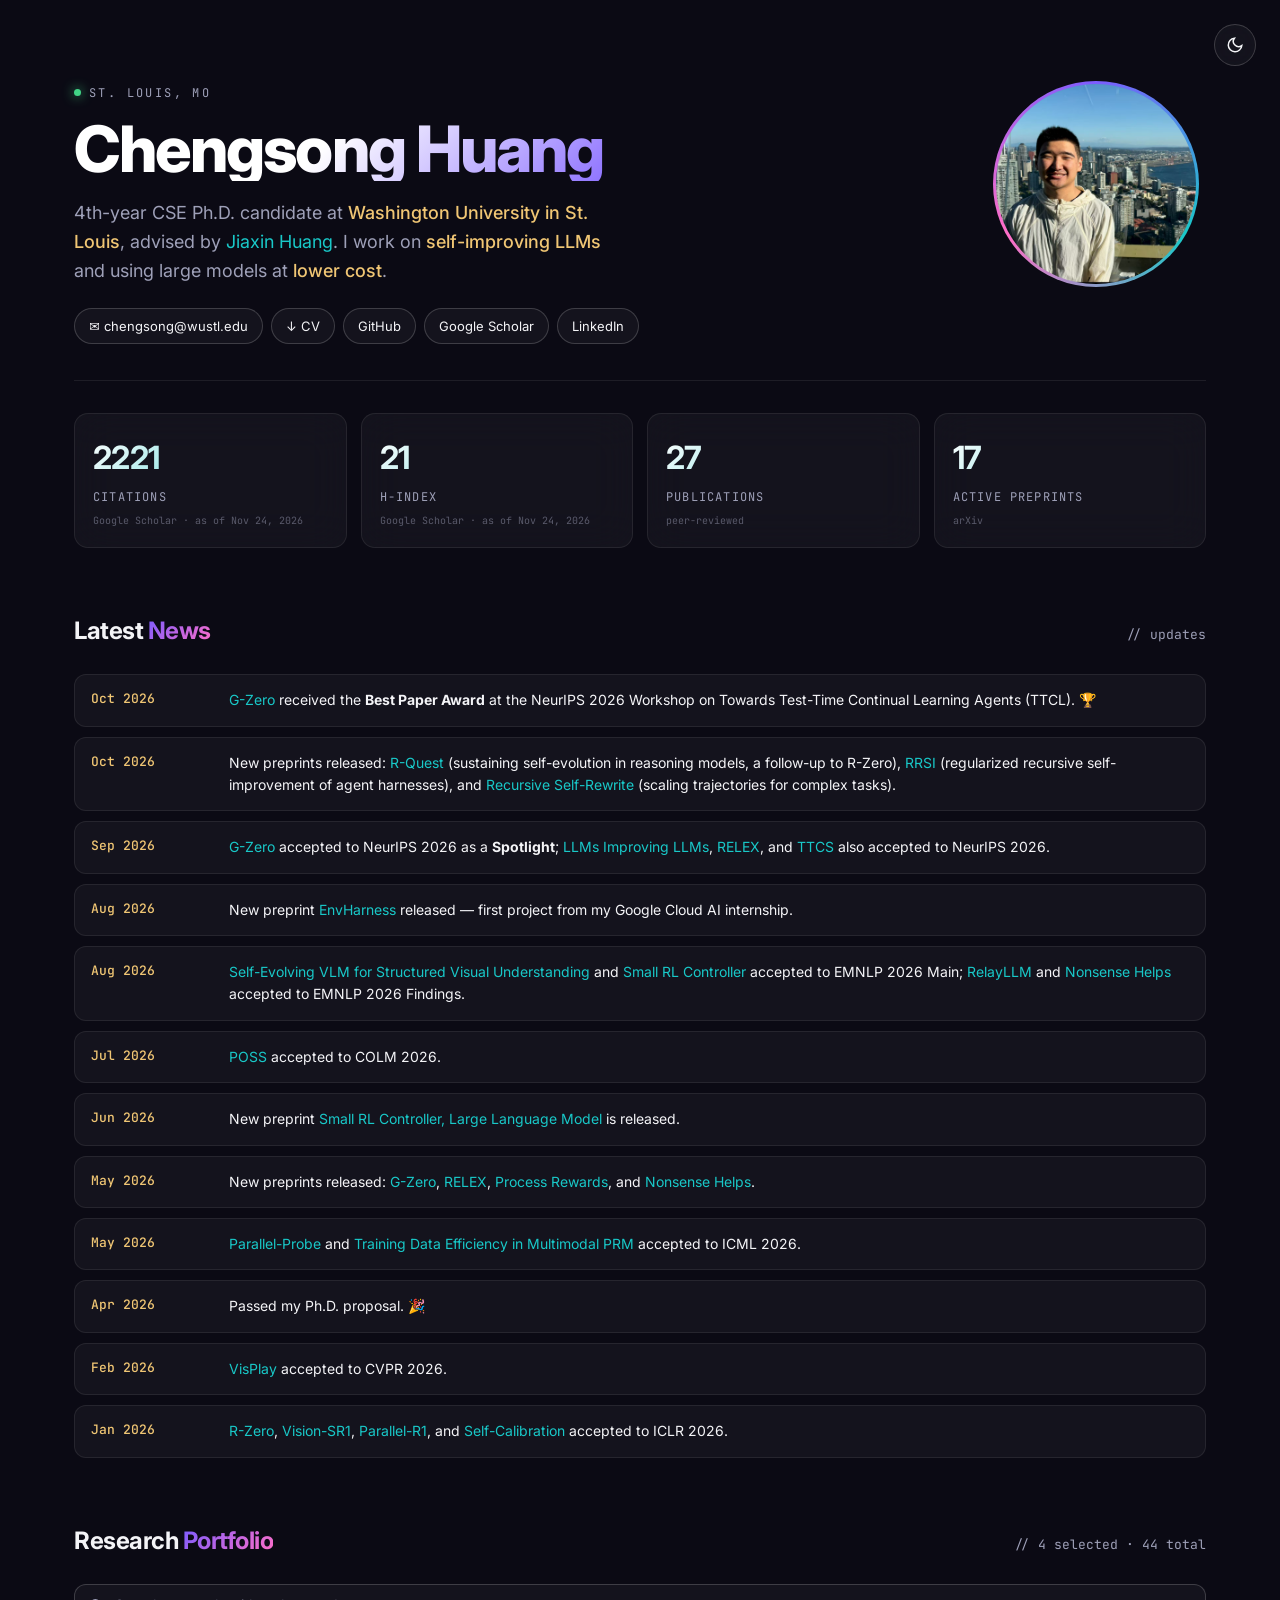
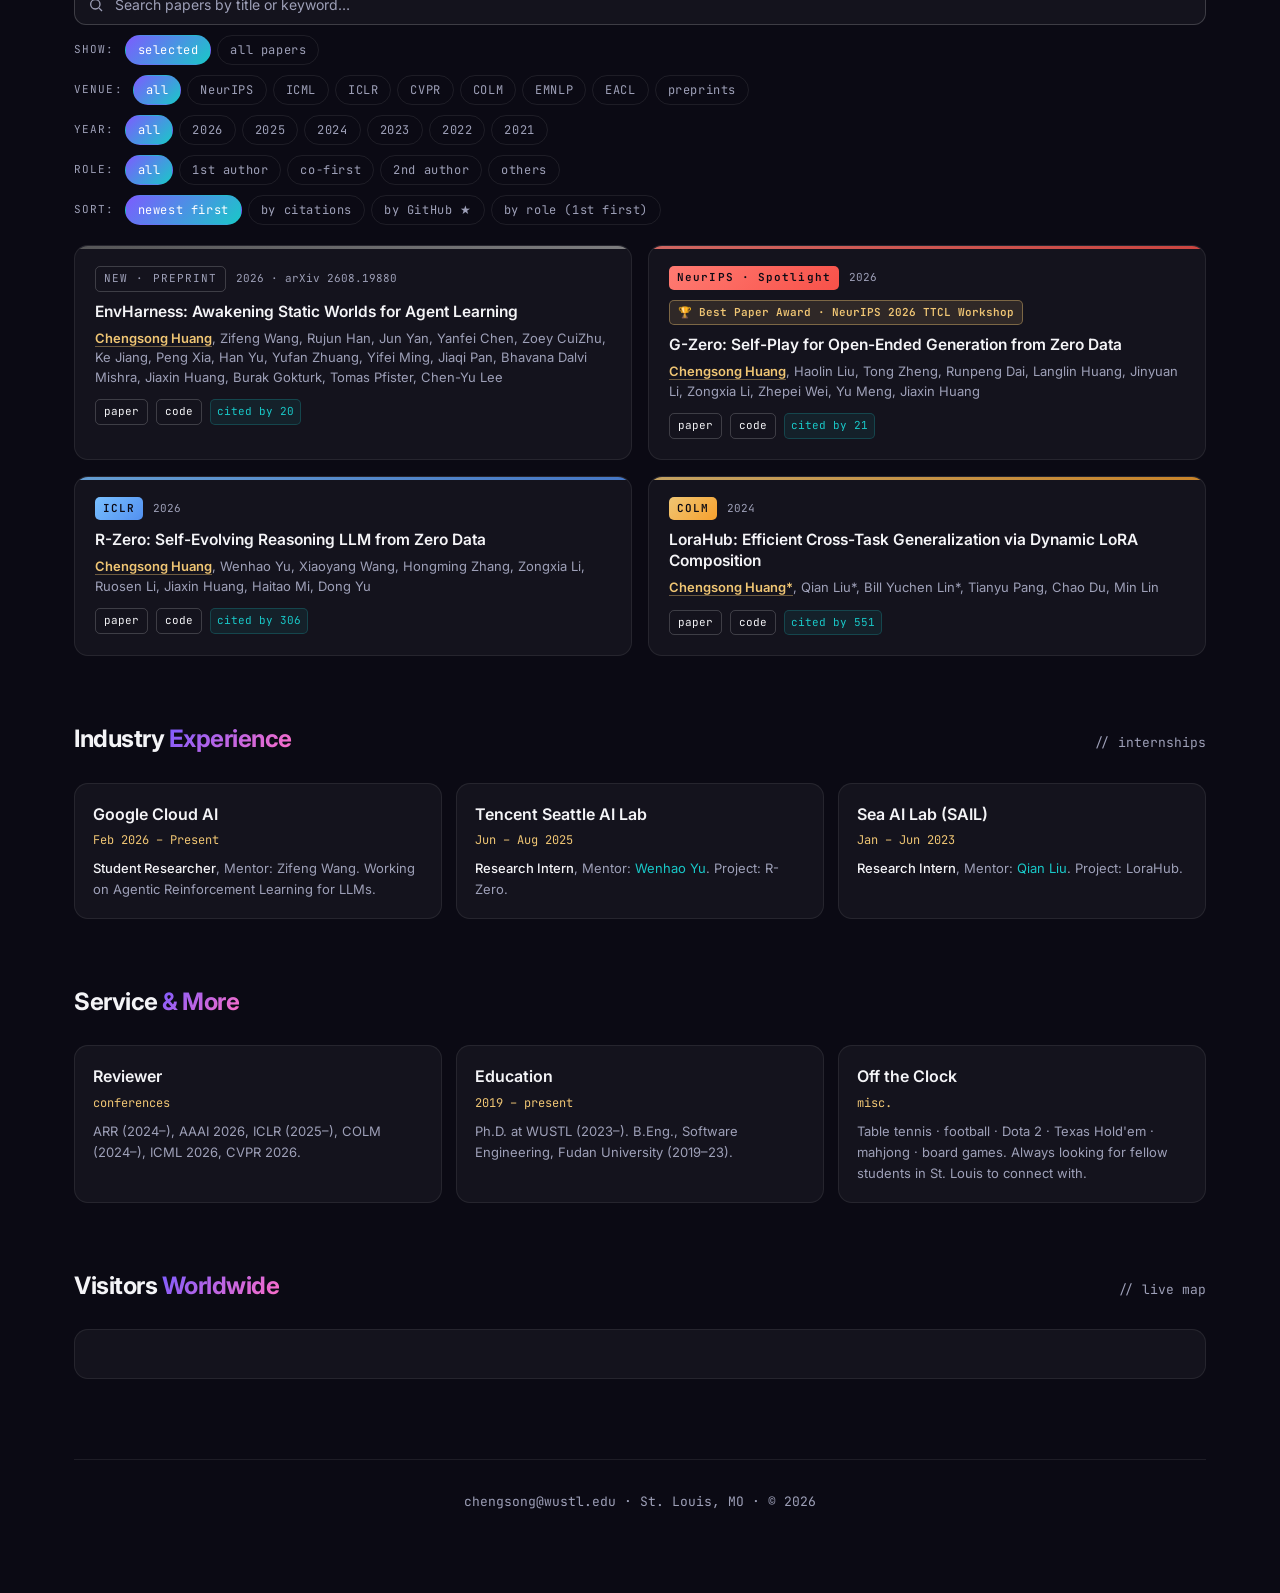
==== commit 12ca832f: "chore: auto-refresh Google Scholar stats" ====
--- a/index.html
+++ b/index.html
@@ -256,8 +256,8 @@
 
   <!-- STATS (auto-updated) -->
   <div class="stats">
-    <div class="stat"><div class="stat-num" id="stat-citations">2221</div><div class="stat-label">Citations</div><div class="stat-source">Google Scholar &middot; as of Nov 23, 2026</div></div>
-    <div class="stat"><div class="stat-num" id="stat-hindex">21</div><div class="stat-label">h-index</div><div class="stat-source">Google Scholar &middot; as of Nov 23, 2026</div></div>
+    <div class="stat"><div class="stat-num" id="stat-citations">2221</div><div class="stat-label">Citations</div><div class="stat-source">Google Scholar &middot; as of Nov 24, 2026</div></div>
+    <div class="stat"><div class="stat-num" id="stat-hindex">21</div><div class="stat-label">h-index</div><div class="stat-source">Google Scholar &middot; as of Nov 24, 2026</div></div>
     <div class="stat"><div class="stat-num" id="stat-pubs">27</div><div class="stat-label">Publications</div><div class="stat-source">peer-reviewed</div></div>
     <div class="stat"><div class="stat-num" id="stat-preprints">17</div><div class="stat-label">Active Preprints</div><div class="stat-source">arXiv</div></div>
   </div>
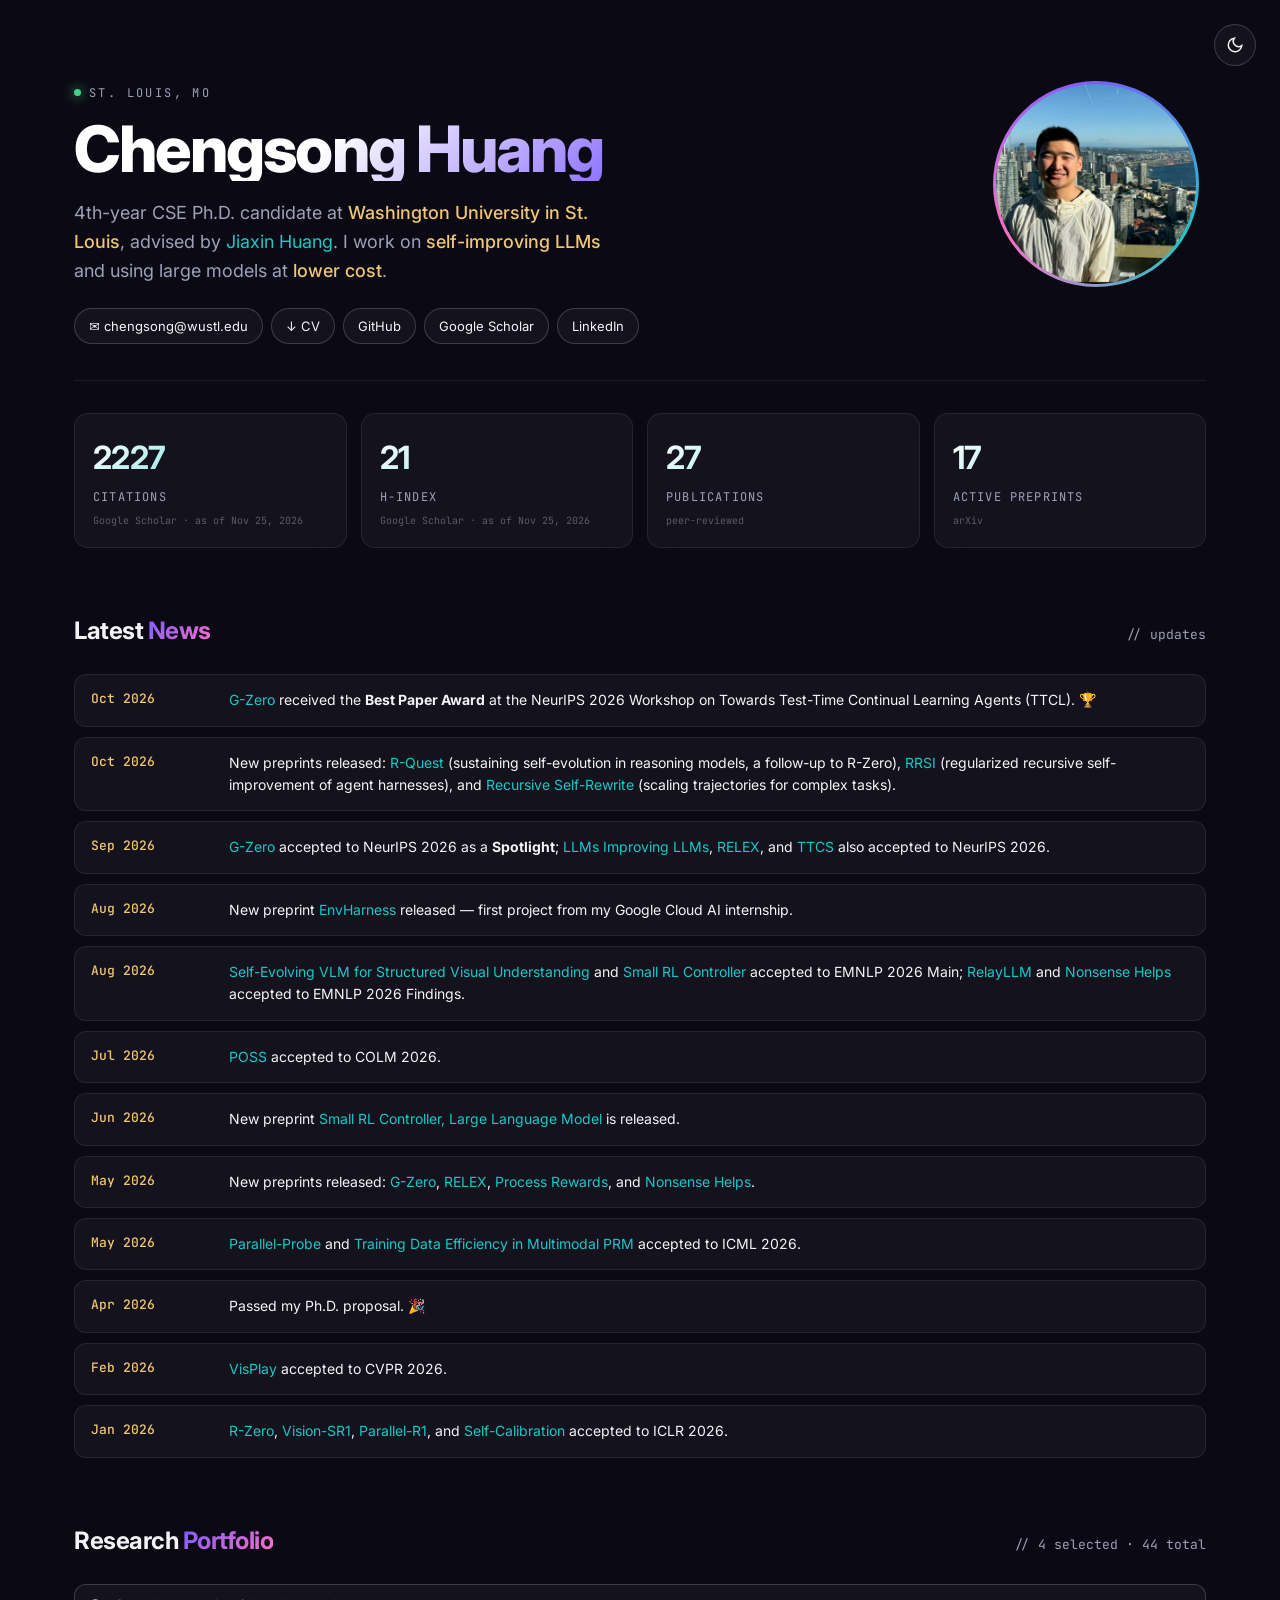
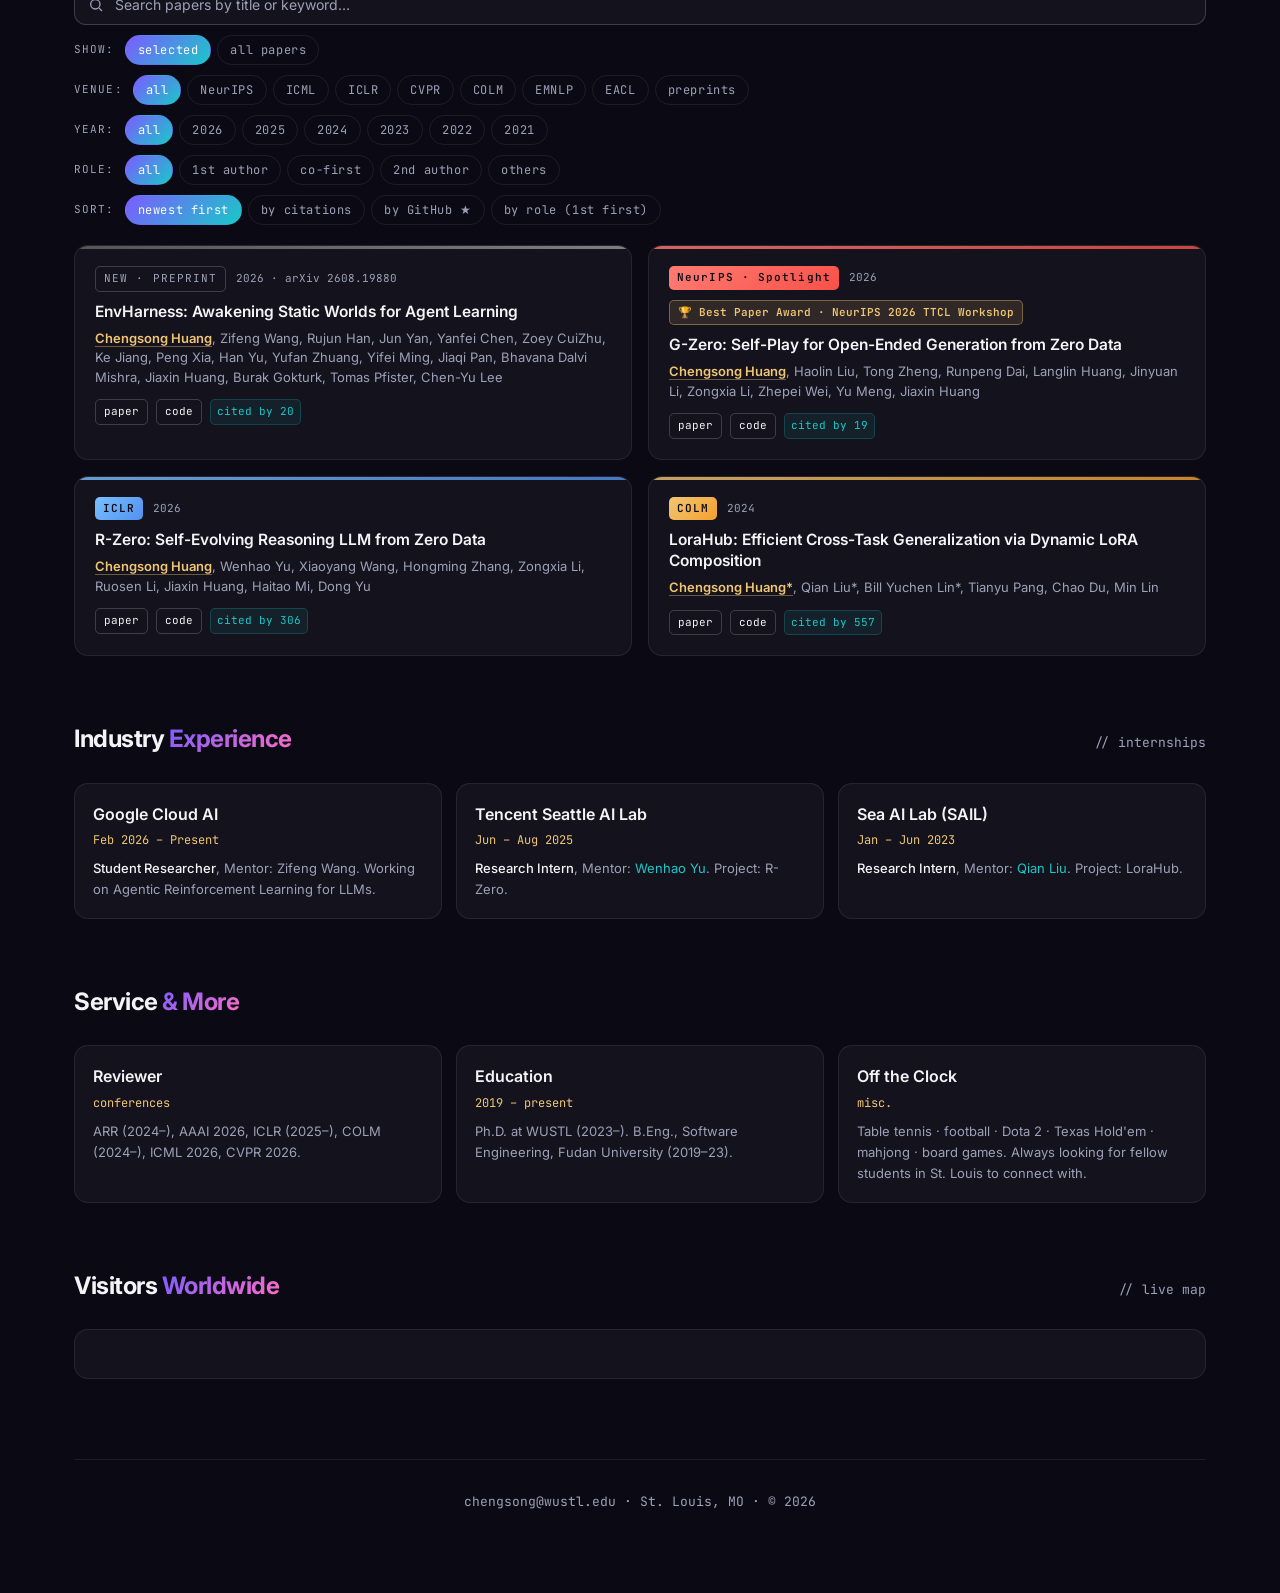
==== commit eb706850: "chore: auto-refresh Google Scholar stats" ====
--- a/index.html
+++ b/index.html
@@ -256,8 +256,8 @@
 
   <!-- STATS (auto-updated) -->
   <div class="stats">
-    <div class="stat"><div class="stat-num" id="stat-citations">2221</div><div class="stat-label">Citations</div><div class="stat-source">Google Scholar &middot; as of Nov 24, 2026</div></div>
-    <div class="stat"><div class="stat-num" id="stat-hindex">21</div><div class="stat-label">h-index</div><div class="stat-source">Google Scholar &middot; as of Nov 24, 2026</div></div>
+    <div class="stat"><div class="stat-num" id="stat-citations">2227</div><div class="stat-label">Citations</div><div class="stat-source">Google Scholar &middot; as of Nov 25, 2026</div></div>
+    <div class="stat"><div class="stat-num" id="stat-hindex">21</div><div class="stat-label">h-index</div><div class="stat-source">Google Scholar &middot; as of Nov 25, 2026</div></div>
     <div class="stat"><div class="stat-num" id="stat-pubs">27</div><div class="stat-label">Publications</div><div class="stat-source">peer-reviewed</div></div>
     <div class="stat"><div class="stat-num" id="stat-preprints">17</div><div class="stat-label">Active Preprints</div><div class="stat-source">arXiv</div></div>
   </div>
@@ -335,19 +335,19 @@
       <div class="card" data-citations="1" data-venue="arXiv" data-year="2026" data-arxiv="2610.14146" data-keywords="LHTB"><div class="card-row"><span class="venue preprint">NEW · PREPRINT</span><span class="year">2026 · arXiv 2610.14146</span></div><div class="card-title">Long-Horizon-Terminal-Bench 2.0: Automating Diverse Task Construction and Measuring Sustained Agent Progress</div><div class="card-authors">Zongxia Li, Zhongzhi Li, Yucheng Shi, Ruhan Wang, Junyao Yang, <span class="me">Chengsong Huang</span>, Zhichao Liu, Xiyang Wu, Anhao Li, Yue Yu, Ergan Shang, Fuxiao Liu, Tong Zheng, Ninghao Liu, Lichao Sun, Haitao Mi, Leowei Liang</div><div class="card-links"><a href="https://arxiv.org/abs/2610.14146">paper</a><a href="https://zli12321.github.io/LHTB/">project</a><a href="https://github.com/zli12321/LHTB">code</a></div></div>
       <div class="card" data-citations="0" data-venue="arXiv" data-year="2026" data-arxiv="2610.04299" data-keywords="R-Quest"><div class="card-row"><span class="venue preprint">NEW · PREPRINT</span><span class="year">2026 · arXiv 2610.04299</span></div><div class="card-title">Questioning the Questions: Sustaining Self-Evolution in Reasoning Models</div><div class="card-authors">Jinyuan Li, <span class="me">Chengsong Huang</span>, Langlin Huang, Donghong Cai, Shiping Gao, Yuyi Yang, Jiaxin Huang</div><div class="card-links"><a href="https://arxiv.org/abs/2610.04299">paper</a></div></div>
       <div class="card" data-citations="0" data-venue="arXiv" data-year="2026" data-arxiv="2610.02826"><div class="card-row"><span class="venue preprint">NEW · PREPRINT</span><span class="year">2026 · arXiv 2610.02826</span></div><div class="card-title">Scaling Trajectories for Complex Tasks through Recursive Self-Rewrite</div><div class="card-authors">Zongxia Li, Yucheng Shi, Zhongzhi Li, Junyao Yang, Ruhan Wang, <span class="me">Chengsong Huang</span>, Fuxiao Liu, Haitao Mi, Jordan Boyd-Graber, Leowei Liang</div><div class="card-links"><a href="https://arxiv.org/abs/2610.02826">paper</a><a href="https://huggingface.co/IntelligenceLab/RSR-27B">model</a></div></div>
-      <div class="card" data-citations="50" data-venue="arXiv" data-year="2026" data-arxiv="2609.24972"><div class="card-row"><span class="venue preprint">NEW · PREPRINT</span><span class="year">2026 · arXiv 2609.24972</span></div><div class="card-title">RRSI: Regularized Recursive Self-Improvement of Agent Harnesses</div><div class="card-authors">Peng Xia, Rujun Han, Zifeng Wang, Yanfei Chen, Yufan Zhuang, Yoonho Lee, <span class="me">Chengsong Huang</span>, Han Yu, Zhongying CuiZhu, Yifei Ming, Huaxiu Yao, Burak Gokturk, Tomas Pfister, Chen-Yu Lee</div><div class="card-links"><a href="https://arxiv.org/abs/2609.24972">paper</a></div></div>
+      <div class="card" data-citations="51" data-venue="arXiv" data-year="2026" data-arxiv="2609.24972"><div class="card-row"><span class="venue preprint">NEW · PREPRINT</span><span class="year">2026 · arXiv 2609.24972</span></div><div class="card-title">RRSI: Regularized Recursive Self-Improvement of Agent Harnesses</div><div class="card-authors">Peng Xia, Rujun Han, Zifeng Wang, Yanfei Chen, Yufan Zhuang, Yoonho Lee, <span class="me">Chengsong Huang</span>, Han Yu, Zhongying CuiZhu, Yifei Ming, Huaxiu Yao, Burak Gokturk, Tomas Pfister, Chen-Yu Lee</div><div class="card-links"><a href="https://arxiv.org/abs/2609.24972">paper</a></div></div>
       <div class="card" data-citations="20" data-venue="arXiv" data-year="2026" data-arxiv="2608.19880" data-selected><div class="card-row"><span class="venue preprint">NEW · PREPRINT</span><span class="year">2026 · arXiv 2608.19880</span></div><div class="card-title">EnvHarness: Awakening Static Worlds for Agent Learning</div><div class="card-authors"><span class="me">Chengsong Huang</span>, Zifeng Wang, Rujun Han, Jun Yan, Yanfei Chen, Zoey CuiZhu, Ke Jiang, Peng Xia, Han Yu, Yufan Zhuang, Yifei Ming, Jiaqi Pan, Bhavana Dalvi Mishra, Jiaxin Huang, Burak Gokturk, Tomas Pfister, Chen-Yu Lee</div><div class="card-links"><a href="https://arxiv.org/abs/2608.19880">paper</a><a href="https://github.com/google-research/envharness">code</a></div></div>
 
       <!-- PUBLICATIONS -->
-      <div class="card" data-citations="21" data-venue="NeurIPS" data-year="2026" data-arxiv="2605.09959" data-selected><div class="card-row"><span class="venue">NeurIPS · Spotlight</span><span class="year">2026</span><span class="award">🏆 Best Paper Award · NeurIPS 2026 TTCL Workshop</span></div><div class="card-title">G-Zero: Self-Play for Open-Ended Generation from Zero Data</div><div class="card-authors"><span class="me">Chengsong Huang</span>, Haolin Liu, Tong Zheng, Runpeng Dai, Langlin Huang, Jinyuan Li, Zongxia Li, Zhepei Wei, Yu Meng, Jiaxin Huang</div><div class="card-links"><a href="https://arxiv.org/abs/2605.09959">paper</a><a href="https://github.com/Chengsong-Huang/G-Zero">code</a></div></div>
+      <div class="card" data-citations="19" data-venue="NeurIPS" data-year="2026" data-arxiv="2605.09959" data-selected><div class="card-row"><span class="venue">NeurIPS · Spotlight</span><span class="year">2026</span><span class="award">🏆 Best Paper Award · NeurIPS 2026 TTCL Workshop</span></div><div class="card-title">G-Zero: Self-Play for Open-Ended Generation from Zero Data</div><div class="card-authors"><span class="me">Chengsong Huang</span>, Haolin Liu, Tong Zheng, Runpeng Dai, Langlin Huang, Jinyuan Li, Zongxia Li, Zhepei Wei, Yu Meng, Jiaxin Huang</div><div class="card-links"><a href="https://arxiv.org/abs/2605.09959">paper</a><a href="https://github.com/Chengsong-Huang/G-Zero">code</a></div></div>
       <div class="card" data-citations="12" data-venue="NeurIPS" data-year="2026" data-arxiv="2605.08083"><div class="card-row"><span class="venue">NeurIPS</span><span class="year">2026</span></div><div class="card-title">LLMs Improving LLMs: Agentic Discovery for Test-Time Scaling</div><div class="card-authors">Tong Zheng, Haolin Liu, <span class="me">Chengsong Huang</span>, Huiwen Bao, Sheng Zhang, Rui Liu, Runpeng Dai, Ruibo Chen, Chenxi Liu, Tianyi Xiong, Xidong Wu, Hongming Zhang, Heng Huang</div><div class="card-links"><a href="https://arxiv.org/abs/2605.08083">paper</a><a href="https://github.com/zhengkid/AutoTTS">code</a></div></div>
       <div class="card" data-citations="4" data-venue="NeurIPS" data-year="2026" data-arxiv="2605.21468" data-keywords="RELEX"><div class="card-row"><span class="venue">NeurIPS</span><span class="year">2026</span></div><div class="card-title">You Only Need Minimal RLVR Training: Extrapolating LLMs via Rank-1 Trajectories</div><div class="card-authors">Zhepei Wei, Xinyu Zhu, Wei-Lin Chen, <span class="me">Chengsong Huang</span>, Jiaxin Huang, Yu Meng</div><div class="card-links"><a href="https://arxiv.org/abs/2605.21468">paper</a><a href="https://github.com/weizhepei/RELEX">code</a></div></div>
       <div class="card" data-citations="27" data-venue="NeurIPS" data-year="2026" data-arxiv="2601.22628"><div class="card-row"><span class="venue">NeurIPS</span><span class="year">2026</span></div><div class="card-title">TTCS: Test-Time Curriculum Synthesis for Self-Evolving</div><div class="card-authors">Chengyi Yang, Zhishang Xiang, Yunbo Tang, Zongpei Teng, <span class="me">Chengsong Huang</span>, Fei Long, Yuhan Liu, Jinsong Su</div><div class="card-links"><a href="https://arxiv.org/abs/2601.22628">paper</a><a href="https://github.com/XMUDeepLIT/TTCS">code</a></div></div>
-      <div class="card" data-citations="19" data-venue="ICML" data-year="2026" data-arxiv="2602.03845"><div class="card-row"><span class="venue">ICML</span><span class="year">2026</span></div><div class="card-title">Parallel-Probe: Towards Efficient Parallel Thinking via 2D Probing</div><div class="card-authors">Tong Zheng*, <span class="me">Chengsong Huang*</span>, Runpeng Dai*, Yun He, Rui Liu, Xin Ni, Huiwen Bao, Kaishen Wang, Hongtu Zhu, Jiaxin Huang, Furong Huang, Heng Huang</div><div class="card-links"><a href="https://arxiv.org/abs/2602.03845">paper</a><a href="https://github.com/zhengkid/Parallel-Probe">code</a></div></div>
+      <div class="card" data-citations="20" data-venue="ICML" data-year="2026" data-arxiv="2602.03845"><div class="card-row"><span class="venue">ICML</span><span class="year">2026</span></div><div class="card-title">Parallel-Probe: Towards Efficient Parallel Thinking via 2D Probing</div><div class="card-authors">Tong Zheng*, <span class="me">Chengsong Huang*</span>, Runpeng Dai*, Yun He, Rui Liu, Xin Ni, Huiwen Bao, Kaishen Wang, Hongtu Zhu, Jiaxin Huang, Furong Huang, Heng Huang</div><div class="card-links"><a href="https://arxiv.org/abs/2602.03845">paper</a><a href="https://github.com/zhengkid/Parallel-Probe">code</a></div></div>
       <div class="card" data-citations="2" data-venue="ICML" data-year="2026" data-arxiv="2602.04145"><div class="card-row"><span class="venue">ICML</span><span class="year">2026</span></div><div class="card-title">Training Data Efficiency in Multimodal Process Reward Models</div><div class="card-authors">Jinyuan Li, <span class="me">Chengsong Huang</span>, Langlin Huang, Shaoyang Xu, Haolin Liu, Wenxuan Zhang, Jiaxin Huang</div><div class="card-links"><a href="https://arxiv.org/abs/2602.04145">paper</a><a href="https://github.com/JinYuanLi0012/Balanced-Info-MPRM">code</a></div></div>
       <div class="card" data-citations="306" data-venue="ICLR" data-year="2026" data-arxiv="2508.05004" data-selected><div class="card-row"><span class="venue">ICLR</span><span class="year">2026</span></div><div class="card-title">R-Zero: Self-Evolving Reasoning LLM from Zero Data</div><div class="card-authors"><span class="me">Chengsong Huang</span>, Wenhao Yu, Xiaoyang Wang, Hongming Zhang, Zongxia Li, Ruosen Li, Jiaxin Huang, Haitao Mi, Dong Yu</div><div class="card-links"><a href="https://arxiv.org/abs/2508.05004">paper</a><a href="https://github.com/Chengsong-Huang/R-Zero">code</a></div></div>
       <div class="card" data-citations="100" data-venue="ICLR" data-year="2026" data-arxiv="2503.00031"><div class="card-row"><span class="venue">ICLR</span><span class="year">2026</span></div><div class="card-title">Efficient Test-Time Scaling via Self-Calibration</div><div class="card-authors"><span class="me">Chengsong Huang</span>, Langlin Huang, Jixuan Leng, Jiacheng Liu, Jiaxin Huang</div><div class="card-links"><a href="https://arxiv.org/abs/2503.00031">paper</a><a href="https://github.com/Chengsong-Huang/Self-Calibration">code</a></div></div>
-      <div class="card" data-citations="82" data-venue="ICLR" data-year="2026" data-arxiv="2509.07980"><div class="card-row"><span class="venue">ICLR</span><span class="year">2026</span></div><div class="card-title">Parallel-R1: Towards Parallel Thinking via Reinforcement Learning</div><div class="card-authors">Tong Zheng, Hongming Zhang, Wenhao Yu, Xiaoyang Wang, Runpeng Dai, Rui Liu, Huiwen Bao, <span class="me">Chengsong Huang</span>, Heng Huang, Dong Yu</div><div class="card-links"><a href="https://arxiv.org/abs/2509.07980">paper</a><a href="https://github.com/zhengkid/Parallel-R1">code</a></div></div>
+      <div class="card" data-citations="83" data-venue="ICLR" data-year="2026" data-arxiv="2509.07980"><div class="card-row"><span class="venue">ICLR</span><span class="year">2026</span></div><div class="card-title">Parallel-R1: Towards Parallel Thinking via Reinforcement Learning</div><div class="card-authors">Tong Zheng, Hongming Zhang, Wenhao Yu, Xiaoyang Wang, Runpeng Dai, Rui Liu, Huiwen Bao, <span class="me">Chengsong Huang</span>, Heng Huang, Dong Yu</div><div class="card-links"><a href="https://arxiv.org/abs/2509.07980">paper</a><a href="https://github.com/zhengkid/Parallel-R1">code</a></div></div>
       <div class="card" data-citations="137" data-venue="ICLR" data-year="2026" data-arxiv="2508.19652"><div class="card-row"><span class="venue">ICLR</span><span class="year">2026</span></div><div class="card-title">Self-Rewarding Vision-Language Model via Reasoning Decomposition</div><div class="card-authors">Zongxia Li, Wenhao Yu, <span class="me">Chengsong Huang</span>, Zhenwen Liang, Rui Liu, Fuxiao Liu, Jingxi Che, Dian Yu, Jordan Boyd-Graber, Haitao Mi, Dong Yu</div><div class="card-links"><a href="https://arxiv.org/abs/2508.19652">paper</a><a href="https://github.com/zli12321/Vision-SR1">code</a></div></div>
       <div class="card" data-citations="69" data-venue="CVPR" data-year="2026" data-arxiv="2511.15661"><div class="card-row"><span class="venue">CVPR</span><span class="year">2026</span></div><div class="card-title">VisPlay: Self-Evolving Vision-Language Models from Images</div><div class="card-authors">Yicheng He*, <span class="me">Chengsong Huang*</span>, Zongxia Li*, Jiaxin Huang, Yonghui Yang</div><div class="card-links"><a href="https://arxiv.org/abs/2511.15661">paper</a><a href="https://github.com/bruno686/VisPlay">code</a></div></div>
       <div class="card" data-citations="5" data-venue="Workshop" data-year="2026"><div class="card-row"><span class="venue">WORKSHOP</span><span class="year">2026 · Joint Audio-Video Gen.</span></div><div class="card-title">Multimodal Video Generation Models with Audio: Present and Future</div><div class="card-authors">Zongxia Li, Hongyang Du, Dawei Liu, Xiyang Wu, Lantao Yu, Jingxi Chen, Fuxiao Liu, Xiaomin Wu, Jing Xie, <span class="me">Chengsong Huang</span>, Yicheng He, Guangyao Shi</div><div class="card-links"><a href="https://openreview.net/forum?id=8i5vInabkm">paper</a></div></div>
@@ -359,8 +359,8 @@
       <div class="card" data-citations="4" data-venue="COLM" data-year="2026" data-arxiv="2506.03566"><div class="card-row"><span class="venue">COLM</span><span class="year">2026</span></div><div class="card-title">POSS: Position Specialist Generates Better Draft for Speculative Decoding</div><div class="card-authors">Langlin Huang, <span class="me">Chengsong Huang</span>, Jixuan Leng, Di Huang, Jiaxin Huang</div><div class="card-links"><a href="https://arxiv.org/abs/2506.03566">paper</a><a href="https://github.com/shrango/PosS">code</a></div></div>
       <div class="card" data-citations="13" data-venue="COLM" data-year="2025" data-arxiv="2504.00043"><div class="card-row"><span class="venue">COLM</span><span class="year">2025</span></div><div class="card-title">CrossWordBench: Evaluating the Reasoning Capabilities of LLMs and LVLMs with Controllable Puzzle Generation</div><div class="card-authors">Jixuan Leng, <span class="me">Chengsong Huang</span>, Langlin Huang, Bill Yuchen Lin, William W. Cohen, Haohan Wang, Jiaxin Huang</div><div class="card-links"><a href="https://arxiv.org/abs/2504.00043">paper</a><a href="https://github.com/SeanLeng1/CrossWordBench">code</a></div></div>
       <div class="card" data-citations="105" data-venue="ICLR" data-year="2025" data-arxiv="2407.09709"><div class="card-row"><span class="venue">ICLR</span><span class="year">2025</span></div><div class="card-title">GOFA: A Generative One-For-All Model for Joint Graph Language Modeling</div><div class="card-authors">Lecheng Kong, Jiarui Feng, Hao Liu, <span class="me">Chengsong Huang</span>, Jiaxin Huang, Yixin Chen, Muhan Zhang</div><div class="card-links"><a href="https://arxiv.org/abs/2407.09709">paper</a><a href="https://github.com/JiaruiFeng/GOFA">code</a></div></div>
-      <div class="card" data-citations="170" data-venue="ICLR" data-year="2025" data-arxiv="2410.09724"><div class="card-row"><span class="venue">ICLR</span><span class="year">2025</span></div><div class="card-title">Taming Overconfidence in LLMs: Reward Calibration in RLHF</div><div class="card-authors">Jixuan Leng, <span class="me">Chengsong Huang</span>, Banghua Zhu, Jiaxin Huang</div><div class="card-links"><a href="https://arxiv.org/abs/2410.09724">paper</a><a href="https://github.com/SeanLeng1/Reward-Calibration">code</a></div></div>
-      <div class="card" data-citations="551" data-venue="COLM" data-year="2024" data-arxiv="2307.13269" data-selected><div class="card-row"><span class="venue">COLM</span><span class="year">2024</span></div><div class="card-title">LoraHub: Efficient Cross-Task Generalization via Dynamic LoRA Composition</div><div class="card-authors"><span class="me">Chengsong Huang*</span>, Qian Liu*, Bill Yuchen Lin*, Tianyu Pang, Chao Du, Min Lin</div><div class="card-links"><a href="https://arxiv.org/abs/2307.13269">paper</a><a href="https://github.com/sail-sg/lorahub">code</a></div></div>
+      <div class="card" data-citations="169" data-venue="ICLR" data-year="2025" data-arxiv="2410.09724"><div class="card-row"><span class="venue">ICLR</span><span class="year">2025</span></div><div class="card-title">Taming Overconfidence in LLMs: Reward Calibration in RLHF</div><div class="card-authors">Jixuan Leng, <span class="me">Chengsong Huang</span>, Banghua Zhu, Jiaxin Huang</div><div class="card-links"><a href="https://arxiv.org/abs/2410.09724">paper</a><a href="https://github.com/SeanLeng1/Reward-Calibration">code</a></div></div>
+      <div class="card" data-citations="557" data-venue="COLM" data-year="2024" data-arxiv="2307.13269" data-selected><div class="card-row"><span class="venue">COLM</span><span class="year">2024</span></div><div class="card-title">LoraHub: Efficient Cross-Task Generalization via Dynamic LoRA Composition</div><div class="card-authors"><span class="me">Chengsong Huang*</span>, Qian Liu*, Bill Yuchen Lin*, Tianyu Pang, Chao Du, Min Lin</div><div class="card-links"><a href="https://arxiv.org/abs/2307.13269">paper</a><a href="https://github.com/sail-sg/lorahub">code</a></div></div>
       <div class="card" data-citations="8" data-venue="EMNLP" data-year="2023"><div class="card-row"><span class="venue">EMNLP-F</span><span class="year">2023</span></div><div class="card-title">Watermarking PLMs on Classification Tasks by Combining Contrastive Learning with Weight Perturbation</div><div class="card-authors">Chenxi Gu, Xiaoqing Zheng, Jianhan Xu, Muling Wu, Cenyuan Zhang, <span class="me">Chengsong Huang</span>, Hua Cai, Xuanjing Huang</div><div class="card-links"><a href="https://aclanthology.org/2023.findings-emnlp.239.pdf">paper</a></div></div>
       <div class="card" data-citations="39" data-venue="ACL" data-year="2023"><div class="card-row"><span class="venue">ACL</span><span class="year">2023</span></div><div class="card-title">TableVLM: Multi-modal Pre-training for Table Structure Recognition</div><div class="card-authors">LeiYuan Chen, <span class="me">Chengsong Huang</span>, Xiaoqing Zheng, Jinshu Lin, Xuanjing Huang</div><div class="card-links"><a href="https://www.aclanthology.org/2023.acl-long.137.pdf">paper</a></div></div>
       <div class="card" data-citations="76" data-venue="AAAI" data-year="2023" data-arxiv="2209.00465"><div class="card-row"><span class="venue">AAAI</span><span class="year">2023</span></div><div class="card-title">On Grounded Planning for Embodied Tasks with Language Models</div><div class="card-authors">Bill Yuchen Lin*, <span class="me">Chengsong Huang*</span>, Qian Liu, Wenda Gu, Sam Sommerer, Xiang Ren</div><div class="card-links"><a href="https://arxiv.org/abs/2209.00465">paper</a></div></div>
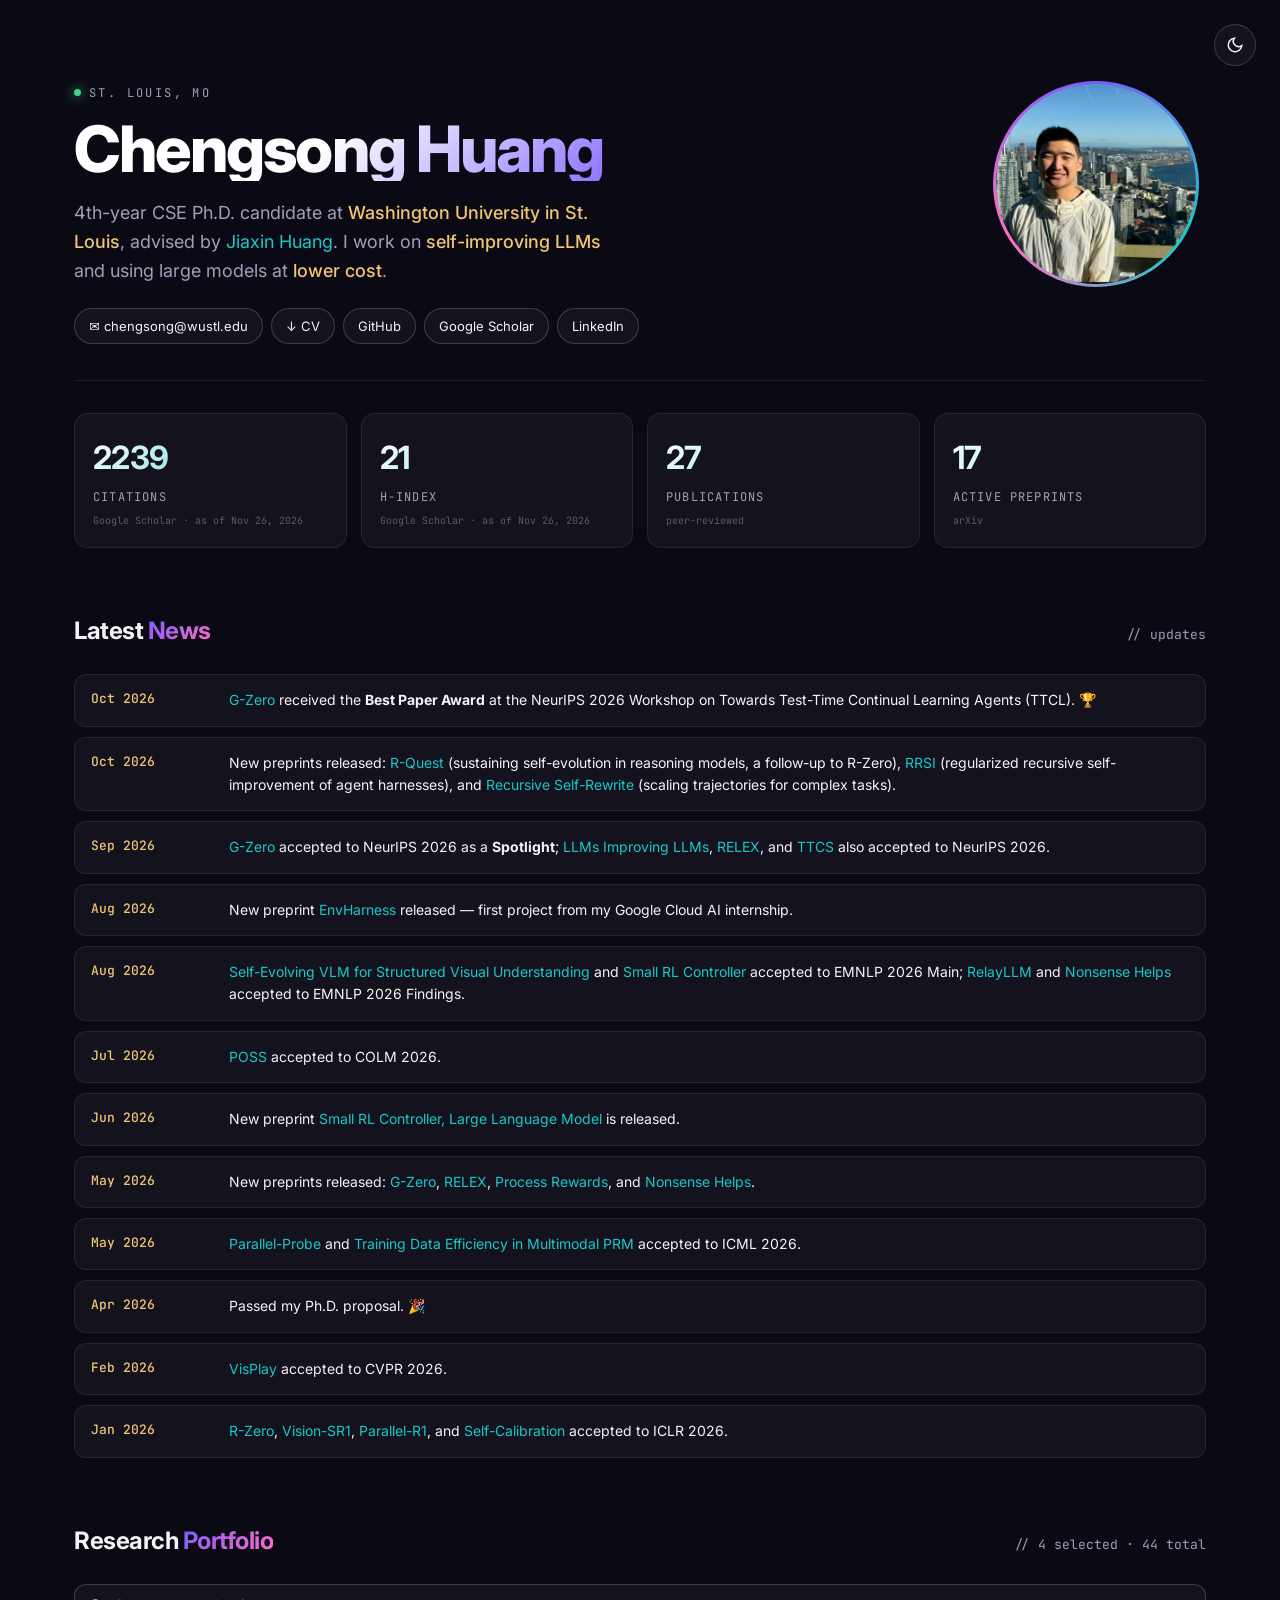
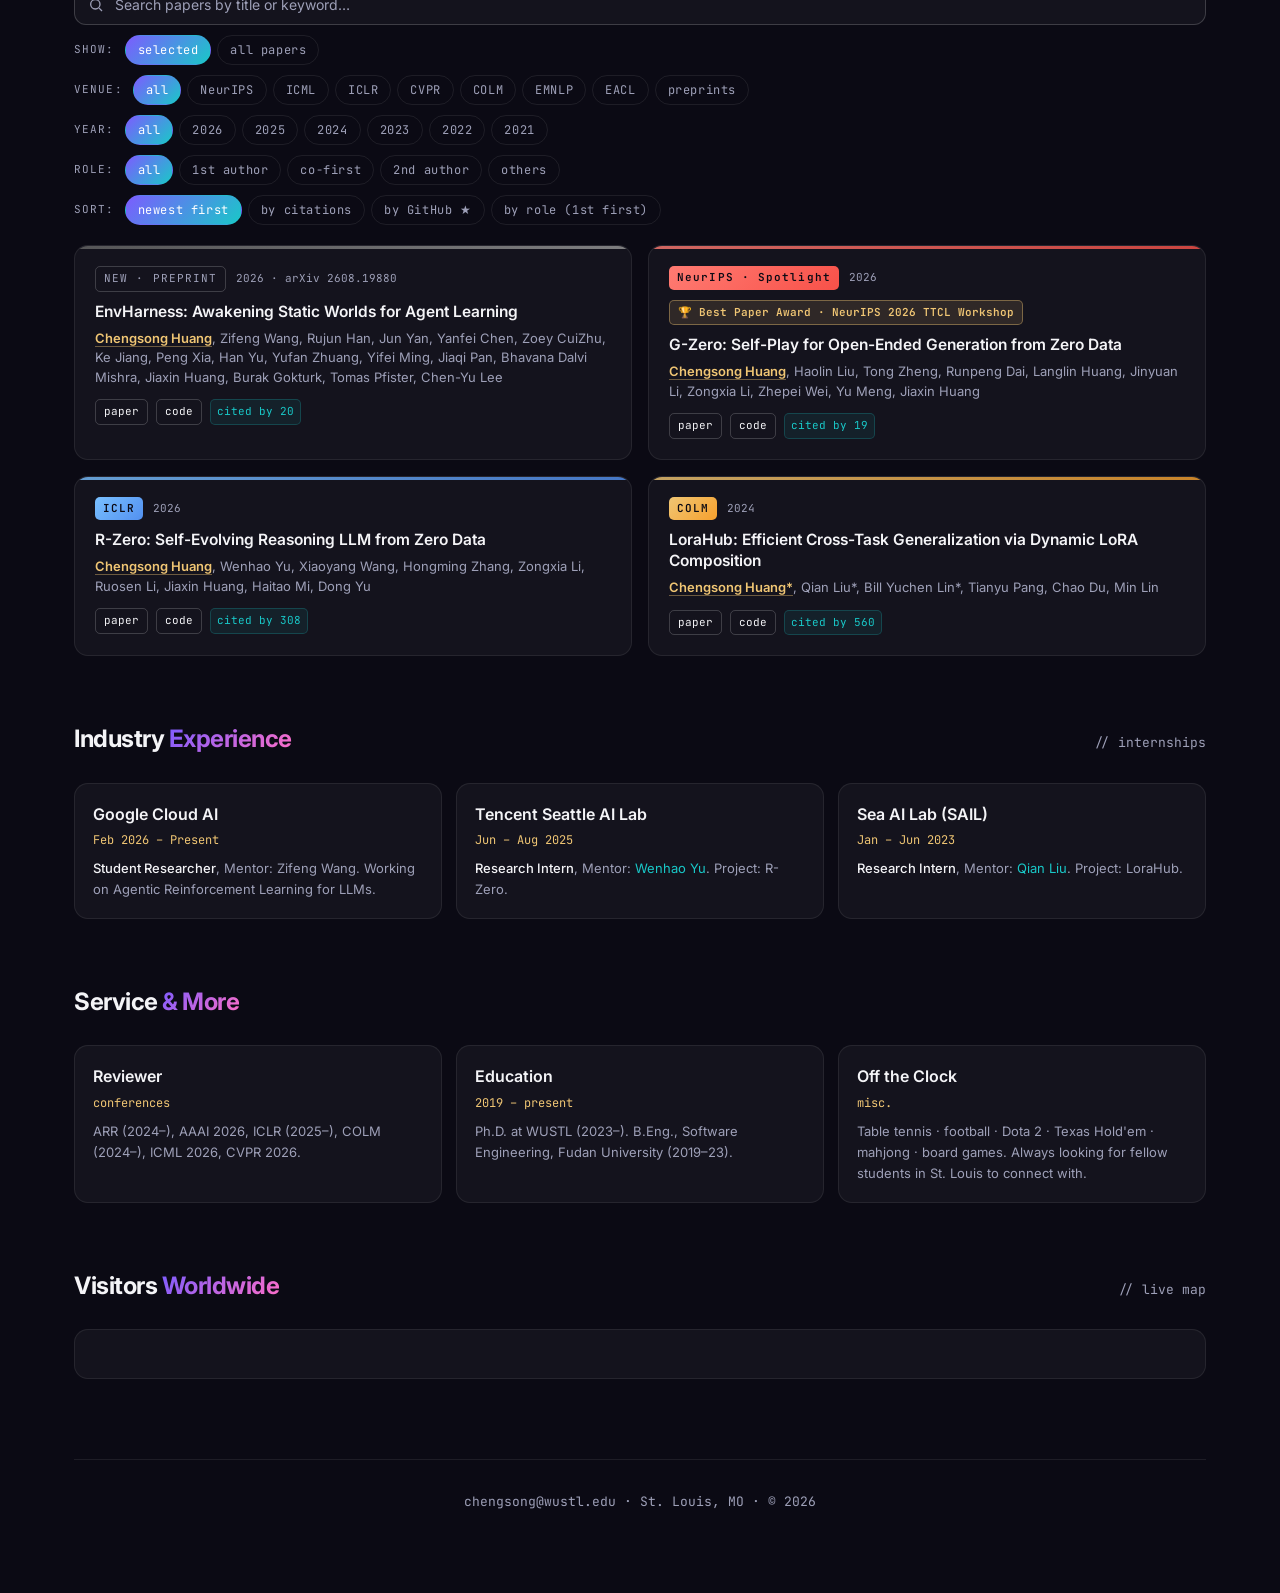
==== commit d814f645: "chore: auto-refresh Google Scholar stats" ====
--- a/index.html
+++ b/index.html
@@ -256,8 +256,8 @@
 
   <!-- STATS (auto-updated) -->
   <div class="stats">
-    <div class="stat"><div class="stat-num" id="stat-citations">2227</div><div class="stat-label">Citations</div><div class="stat-source">Google Scholar &middot; as of Nov 25, 2026</div></div>
-    <div class="stat"><div class="stat-num" id="stat-hindex">21</div><div class="stat-label">h-index</div><div class="stat-source">Google Scholar &middot; as of Nov 25, 2026</div></div>
+    <div class="stat"><div class="stat-num" id="stat-citations">2239</div><div class="stat-label">Citations</div><div class="stat-source">Google Scholar &middot; as of Nov 26, 2026</div></div>
+    <div class="stat"><div class="stat-num" id="stat-hindex">21</div><div class="stat-label">h-index</div><div class="stat-source">Google Scholar &middot; as of Nov 26, 2026</div></div>
     <div class="stat"><div class="stat-num" id="stat-pubs">27</div><div class="stat-label">Publications</div><div class="stat-source">peer-reviewed</div></div>
     <div class="stat"><div class="stat-num" id="stat-preprints">17</div><div class="stat-label">Active Preprints</div><div class="stat-source">arXiv</div></div>
   </div>
@@ -335,7 +335,7 @@
       <div class="card" data-citations="1" data-venue="arXiv" data-year="2026" data-arxiv="2610.14146" data-keywords="LHTB"><div class="card-row"><span class="venue preprint">NEW · PREPRINT</span><span class="year">2026 · arXiv 2610.14146</span></div><div class="card-title">Long-Horizon-Terminal-Bench 2.0: Automating Diverse Task Construction and Measuring Sustained Agent Progress</div><div class="card-authors">Zongxia Li, Zhongzhi Li, Yucheng Shi, Ruhan Wang, Junyao Yang, <span class="me">Chengsong Huang</span>, Zhichao Liu, Xiyang Wu, Anhao Li, Yue Yu, Ergan Shang, Fuxiao Liu, Tong Zheng, Ninghao Liu, Lichao Sun, Haitao Mi, Leowei Liang</div><div class="card-links"><a href="https://arxiv.org/abs/2610.14146">paper</a><a href="https://zli12321.github.io/LHTB/">project</a><a href="https://github.com/zli12321/LHTB">code</a></div></div>
       <div class="card" data-citations="0" data-venue="arXiv" data-year="2026" data-arxiv="2610.04299" data-keywords="R-Quest"><div class="card-row"><span class="venue preprint">NEW · PREPRINT</span><span class="year">2026 · arXiv 2610.04299</span></div><div class="card-title">Questioning the Questions: Sustaining Self-Evolution in Reasoning Models</div><div class="card-authors">Jinyuan Li, <span class="me">Chengsong Huang</span>, Langlin Huang, Donghong Cai, Shiping Gao, Yuyi Yang, Jiaxin Huang</div><div class="card-links"><a href="https://arxiv.org/abs/2610.04299">paper</a></div></div>
       <div class="card" data-citations="0" data-venue="arXiv" data-year="2026" data-arxiv="2610.02826"><div class="card-row"><span class="venue preprint">NEW · PREPRINT</span><span class="year">2026 · arXiv 2610.02826</span></div><div class="card-title">Scaling Trajectories for Complex Tasks through Recursive Self-Rewrite</div><div class="card-authors">Zongxia Li, Yucheng Shi, Zhongzhi Li, Junyao Yang, Ruhan Wang, <span class="me">Chengsong Huang</span>, Fuxiao Liu, Haitao Mi, Jordan Boyd-Graber, Leowei Liang</div><div class="card-links"><a href="https://arxiv.org/abs/2610.02826">paper</a><a href="https://huggingface.co/IntelligenceLab/RSR-27B">model</a></div></div>
-      <div class="card" data-citations="51" data-venue="arXiv" data-year="2026" data-arxiv="2609.24972"><div class="card-row"><span class="venue preprint">NEW · PREPRINT</span><span class="year">2026 · arXiv 2609.24972</span></div><div class="card-title">RRSI: Regularized Recursive Self-Improvement of Agent Harnesses</div><div class="card-authors">Peng Xia, Rujun Han, Zifeng Wang, Yanfei Chen, Yufan Zhuang, Yoonho Lee, <span class="me">Chengsong Huang</span>, Han Yu, Zhongying CuiZhu, Yifei Ming, Huaxiu Yao, Burak Gokturk, Tomas Pfister, Chen-Yu Lee</div><div class="card-links"><a href="https://arxiv.org/abs/2609.24972">paper</a></div></div>
+      <div class="card" data-citations="52" data-venue="arXiv" data-year="2026" data-arxiv="2609.24972"><div class="card-row"><span class="venue preprint">NEW · PREPRINT</span><span class="year">2026 · arXiv 2609.24972</span></div><div class="card-title">RRSI: Regularized Recursive Self-Improvement of Agent Harnesses</div><div class="card-authors">Peng Xia, Rujun Han, Zifeng Wang, Yanfei Chen, Yufan Zhuang, Yoonho Lee, <span class="me">Chengsong Huang</span>, Han Yu, Zhongying CuiZhu, Yifei Ming, Huaxiu Yao, Burak Gokturk, Tomas Pfister, Chen-Yu Lee</div><div class="card-links"><a href="https://arxiv.org/abs/2609.24972">paper</a></div></div>
       <div class="card" data-citations="20" data-venue="arXiv" data-year="2026" data-arxiv="2608.19880" data-selected><div class="card-row"><span class="venue preprint">NEW · PREPRINT</span><span class="year">2026 · arXiv 2608.19880</span></div><div class="card-title">EnvHarness: Awakening Static Worlds for Agent Learning</div><div class="card-authors"><span class="me">Chengsong Huang</span>, Zifeng Wang, Rujun Han, Jun Yan, Yanfei Chen, Zoey CuiZhu, Ke Jiang, Peng Xia, Han Yu, Yufan Zhuang, Yifei Ming, Jiaqi Pan, Bhavana Dalvi Mishra, Jiaxin Huang, Burak Gokturk, Tomas Pfister, Chen-Yu Lee</div><div class="card-links"><a href="https://arxiv.org/abs/2608.19880">paper</a><a href="https://github.com/google-research/envharness">code</a></div></div>
 
       <!-- PUBLICATIONS -->
@@ -345,11 +345,11 @@
       <div class="card" data-citations="27" data-venue="NeurIPS" data-year="2026" data-arxiv="2601.22628"><div class="card-row"><span class="venue">NeurIPS</span><span class="year">2026</span></div><div class="card-title">TTCS: Test-Time Curriculum Synthesis for Self-Evolving</div><div class="card-authors">Chengyi Yang, Zhishang Xiang, Yunbo Tang, Zongpei Teng, <span class="me">Chengsong Huang</span>, Fei Long, Yuhan Liu, Jinsong Su</div><div class="card-links"><a href="https://arxiv.org/abs/2601.22628">paper</a><a href="https://github.com/XMUDeepLIT/TTCS">code</a></div></div>
       <div class="card" data-citations="20" data-venue="ICML" data-year="2026" data-arxiv="2602.03845"><div class="card-row"><span class="venue">ICML</span><span class="year">2026</span></div><div class="card-title">Parallel-Probe: Towards Efficient Parallel Thinking via 2D Probing</div><div class="card-authors">Tong Zheng*, <span class="me">Chengsong Huang*</span>, Runpeng Dai*, Yun He, Rui Liu, Xin Ni, Huiwen Bao, Kaishen Wang, Hongtu Zhu, Jiaxin Huang, Furong Huang, Heng Huang</div><div class="card-links"><a href="https://arxiv.org/abs/2602.03845">paper</a><a href="https://github.com/zhengkid/Parallel-Probe">code</a></div></div>
       <div class="card" data-citations="2" data-venue="ICML" data-year="2026" data-arxiv="2602.04145"><div class="card-row"><span class="venue">ICML</span><span class="year">2026</span></div><div class="card-title">Training Data Efficiency in Multimodal Process Reward Models</div><div class="card-authors">Jinyuan Li, <span class="me">Chengsong Huang</span>, Langlin Huang, Shaoyang Xu, Haolin Liu, Wenxuan Zhang, Jiaxin Huang</div><div class="card-links"><a href="https://arxiv.org/abs/2602.04145">paper</a><a href="https://github.com/JinYuanLi0012/Balanced-Info-MPRM">code</a></div></div>
-      <div class="card" data-citations="306" data-venue="ICLR" data-year="2026" data-arxiv="2508.05004" data-selected><div class="card-row"><span class="venue">ICLR</span><span class="year">2026</span></div><div class="card-title">R-Zero: Self-Evolving Reasoning LLM from Zero Data</div><div class="card-authors"><span class="me">Chengsong Huang</span>, Wenhao Yu, Xiaoyang Wang, Hongming Zhang, Zongxia Li, Ruosen Li, Jiaxin Huang, Haitao Mi, Dong Yu</div><div class="card-links"><a href="https://arxiv.org/abs/2508.05004">paper</a><a href="https://github.com/Chengsong-Huang/R-Zero">code</a></div></div>
+      <div class="card" data-citations="308" data-venue="ICLR" data-year="2026" data-arxiv="2508.05004" data-selected><div class="card-row"><span class="venue">ICLR</span><span class="year">2026</span></div><div class="card-title">R-Zero: Self-Evolving Reasoning LLM from Zero Data</div><div class="card-authors"><span class="me">Chengsong Huang</span>, Wenhao Yu, Xiaoyang Wang, Hongming Zhang, Zongxia Li, Ruosen Li, Jiaxin Huang, Haitao Mi, Dong Yu</div><div class="card-links"><a href="https://arxiv.org/abs/2508.05004">paper</a><a href="https://github.com/Chengsong-Huang/R-Zero">code</a></div></div>
       <div class="card" data-citations="100" data-venue="ICLR" data-year="2026" data-arxiv="2503.00031"><div class="card-row"><span class="venue">ICLR</span><span class="year">2026</span></div><div class="card-title">Efficient Test-Time Scaling via Self-Calibration</div><div class="card-authors"><span class="me">Chengsong Huang</span>, Langlin Huang, Jixuan Leng, Jiacheng Liu, Jiaxin Huang</div><div class="card-links"><a href="https://arxiv.org/abs/2503.00031">paper</a><a href="https://github.com/Chengsong-Huang/Self-Calibration">code</a></div></div>
       <div class="card" data-citations="83" data-venue="ICLR" data-year="2026" data-arxiv="2509.07980"><div class="card-row"><span class="venue">ICLR</span><span class="year">2026</span></div><div class="card-title">Parallel-R1: Towards Parallel Thinking via Reinforcement Learning</div><div class="card-authors">Tong Zheng, Hongming Zhang, Wenhao Yu, Xiaoyang Wang, Runpeng Dai, Rui Liu, Huiwen Bao, <span class="me">Chengsong Huang</span>, Heng Huang, Dong Yu</div><div class="card-links"><a href="https://arxiv.org/abs/2509.07980">paper</a><a href="https://github.com/zhengkid/Parallel-R1">code</a></div></div>
       <div class="card" data-citations="137" data-venue="ICLR" data-year="2026" data-arxiv="2508.19652"><div class="card-row"><span class="venue">ICLR</span><span class="year">2026</span></div><div class="card-title">Self-Rewarding Vision-Language Model via Reasoning Decomposition</div><div class="card-authors">Zongxia Li, Wenhao Yu, <span class="me">Chengsong Huang</span>, Zhenwen Liang, Rui Liu, Fuxiao Liu, Jingxi Che, Dian Yu, Jordan Boyd-Graber, Haitao Mi, Dong Yu</div><div class="card-links"><a href="https://arxiv.org/abs/2508.19652">paper</a><a href="https://github.com/zli12321/Vision-SR1">code</a></div></div>
-      <div class="card" data-citations="69" data-venue="CVPR" data-year="2026" data-arxiv="2511.15661"><div class="card-row"><span class="venue">CVPR</span><span class="year">2026</span></div><div class="card-title">VisPlay: Self-Evolving Vision-Language Models from Images</div><div class="card-authors">Yicheng He*, <span class="me">Chengsong Huang*</span>, Zongxia Li*, Jiaxin Huang, Yonghui Yang</div><div class="card-links"><a href="https://arxiv.org/abs/2511.15661">paper</a><a href="https://github.com/bruno686/VisPlay">code</a></div></div>
+      <div class="card" data-citations="71" data-venue="CVPR" data-year="2026" data-arxiv="2511.15661"><div class="card-row"><span class="venue">CVPR</span><span class="year">2026</span></div><div class="card-title">VisPlay: Self-Evolving Vision-Language Models from Images</div><div class="card-authors">Yicheng He*, <span class="me">Chengsong Huang*</span>, Zongxia Li*, Jiaxin Huang, Yonghui Yang</div><div class="card-links"><a href="https://arxiv.org/abs/2511.15661">paper</a><a href="https://github.com/bruno686/VisPlay">code</a></div></div>
       <div class="card" data-citations="5" data-venue="Workshop" data-year="2026"><div class="card-row"><span class="venue">WORKSHOP</span><span class="year">2026 · Joint Audio-Video Gen.</span></div><div class="card-title">Multimodal Video Generation Models with Audio: Present and Future</div><div class="card-authors">Zongxia Li, Hongyang Du, Dawei Liu, Xiyang Wu, Lantao Yu, Jingxi Chen, Fuxiao Liu, Xiaomin Wu, Jing Xie, <span class="me">Chengsong Huang</span>, Yicheng He, Guangyao Shi</div><div class="card-links"><a href="https://openreview.net/forum?id=8i5vInabkm">paper</a></div></div>
       <div class="card" data-citations="26" data-venue="EMNLP" data-year="2026" data-arxiv="2603.09206"><div class="card-row"><span class="venue">EMNLP</span><span class="year">2026</span></div><div class="card-title">Self-Evolving Vision Language Models for Structured Visual Understanding</div><div class="card-authors">Zongxia Li, Hongyang Du, <span class="me">Chengsong Huang</span>, Lantao Yu, Zhichao Liu, Xiyang Wu, Yicheng He, Jing Xie, Xiaomin Wu, Jiarui Zhang, Fuxiao Liu</div><div class="card-links"><a href="https://arxiv.org/abs/2603.09206">paper</a><a href="https://github.com/zli12321/MM-Zero">code</a></div></div>
       <div class="card" data-citations="2" data-venue="EMNLP" data-year="2026" data-arxiv="2606.03102"><div class="card-row"><span class="venue">EMNLP</span><span class="year">2026</span></div><div class="card-title">Small RL Controller, Large Language Model: RL-Guided Adaptive Sampling for Test-Time Scaling</div><div class="card-authors">Runpeng Dai, Tong Zheng, Rui Liu, <span class="me">Chengsong Huang</span>, Hongtu Zhu</div><div class="card-links"><a href="https://arxiv.org/abs/2606.03102">paper</a><a href="https://github.com/RunpengDai/RL-Guided-Adaptive-Sampling">code</a></div></div>
@@ -359,8 +359,8 @@
       <div class="card" data-citations="4" data-venue="COLM" data-year="2026" data-arxiv="2506.03566"><div class="card-row"><span class="venue">COLM</span><span class="year">2026</span></div><div class="card-title">POSS: Position Specialist Generates Better Draft for Speculative Decoding</div><div class="card-authors">Langlin Huang, <span class="me">Chengsong Huang</span>, Jixuan Leng, Di Huang, Jiaxin Huang</div><div class="card-links"><a href="https://arxiv.org/abs/2506.03566">paper</a><a href="https://github.com/shrango/PosS">code</a></div></div>
       <div class="card" data-citations="13" data-venue="COLM" data-year="2025" data-arxiv="2504.00043"><div class="card-row"><span class="venue">COLM</span><span class="year">2025</span></div><div class="card-title">CrossWordBench: Evaluating the Reasoning Capabilities of LLMs and LVLMs with Controllable Puzzle Generation</div><div class="card-authors">Jixuan Leng, <span class="me">Chengsong Huang</span>, Langlin Huang, Bill Yuchen Lin, William W. Cohen, Haohan Wang, Jiaxin Huang</div><div class="card-links"><a href="https://arxiv.org/abs/2504.00043">paper</a><a href="https://github.com/SeanLeng1/CrossWordBench">code</a></div></div>
       <div class="card" data-citations="105" data-venue="ICLR" data-year="2025" data-arxiv="2407.09709"><div class="card-row"><span class="venue">ICLR</span><span class="year">2025</span></div><div class="card-title">GOFA: A Generative One-For-All Model for Joint Graph Language Modeling</div><div class="card-authors">Lecheng Kong, Jiarui Feng, Hao Liu, <span class="me">Chengsong Huang</span>, Jiaxin Huang, Yixin Chen, Muhan Zhang</div><div class="card-links"><a href="https://arxiv.org/abs/2407.09709">paper</a><a href="https://github.com/JiaruiFeng/GOFA">code</a></div></div>
-      <div class="card" data-citations="169" data-venue="ICLR" data-year="2025" data-arxiv="2410.09724"><div class="card-row"><span class="venue">ICLR</span><span class="year">2025</span></div><div class="card-title">Taming Overconfidence in LLMs: Reward Calibration in RLHF</div><div class="card-authors">Jixuan Leng, <span class="me">Chengsong Huang</span>, Banghua Zhu, Jiaxin Huang</div><div class="card-links"><a href="https://arxiv.org/abs/2410.09724">paper</a><a href="https://github.com/SeanLeng1/Reward-Calibration">code</a></div></div>
-      <div class="card" data-citations="557" data-venue="COLM" data-year="2024" data-arxiv="2307.13269" data-selected><div class="card-row"><span class="venue">COLM</span><span class="year">2024</span></div><div class="card-title">LoraHub: Efficient Cross-Task Generalization via Dynamic LoRA Composition</div><div class="card-authors"><span class="me">Chengsong Huang*</span>, Qian Liu*, Bill Yuchen Lin*, Tianyu Pang, Chao Du, Min Lin</div><div class="card-links"><a href="https://arxiv.org/abs/2307.13269">paper</a><a href="https://github.com/sail-sg/lorahub">code</a></div></div>
+      <div class="card" data-citations="170" data-venue="ICLR" data-year="2025" data-arxiv="2410.09724"><div class="card-row"><span class="venue">ICLR</span><span class="year">2025</span></div><div class="card-title">Taming Overconfidence in LLMs: Reward Calibration in RLHF</div><div class="card-authors">Jixuan Leng, <span class="me">Chengsong Huang</span>, Banghua Zhu, Jiaxin Huang</div><div class="card-links"><a href="https://arxiv.org/abs/2410.09724">paper</a><a href="https://github.com/SeanLeng1/Reward-Calibration">code</a></div></div>
+      <div class="card" data-citations="560" data-venue="COLM" data-year="2024" data-arxiv="2307.13269" data-selected><div class="card-row"><span class="venue">COLM</span><span class="year">2024</span></div><div class="card-title">LoraHub: Efficient Cross-Task Generalization via Dynamic LoRA Composition</div><div class="card-authors"><span class="me">Chengsong Huang*</span>, Qian Liu*, Bill Yuchen Lin*, Tianyu Pang, Chao Du, Min Lin</div><div class="card-links"><a href="https://arxiv.org/abs/2307.13269">paper</a><a href="https://github.com/sail-sg/lorahub">code</a></div></div>
       <div class="card" data-citations="8" data-venue="EMNLP" data-year="2023"><div class="card-row"><span class="venue">EMNLP-F</span><span class="year">2023</span></div><div class="card-title">Watermarking PLMs on Classification Tasks by Combining Contrastive Learning with Weight Perturbation</div><div class="card-authors">Chenxi Gu, Xiaoqing Zheng, Jianhan Xu, Muling Wu, Cenyuan Zhang, <span class="me">Chengsong Huang</span>, Hua Cai, Xuanjing Huang</div><div class="card-links"><a href="https://aclanthology.org/2023.findings-emnlp.239.pdf">paper</a></div></div>
       <div class="card" data-citations="39" data-venue="ACL" data-year="2023"><div class="card-row"><span class="venue">ACL</span><span class="year">2023</span></div><div class="card-title">TableVLM: Multi-modal Pre-training for Table Structure Recognition</div><div class="card-authors">LeiYuan Chen, <span class="me">Chengsong Huang</span>, Xiaoqing Zheng, Jinshu Lin, Xuanjing Huang</div><div class="card-links"><a href="https://www.aclanthology.org/2023.acl-long.137.pdf">paper</a></div></div>
       <div class="card" data-citations="76" data-venue="AAAI" data-year="2023" data-arxiv="2209.00465"><div class="card-row"><span class="venue">AAAI</span><span class="year">2023</span></div><div class="card-title">On Grounded Planning for Embodied Tasks with Language Models</div><div class="card-authors">Bill Yuchen Lin*, <span class="me">Chengsong Huang*</span>, Qian Liu, Wenda Gu, Sam Sommerer, Xiang Ren</div><div class="card-links"><a href="https://arxiv.org/abs/2209.00465">paper</a></div></div>
@@ -369,16 +369,16 @@
 
       <!-- PREPRINTS -->
       <div class="card" data-citations="27" data-venue="arXiv" data-year="2026" data-arxiv="2607.08964" data-keywords="LHTB"><div class="card-row"><span class="venue preprint">PREPRINT</span><span class="year">2026 · arXiv 2607.08964</span></div><div class="card-title">Long-Horizon-Terminal-Bench: Testing the Limits of Agents on Long-Horizon Terminal Tasks with Dense Reward-Based Grading</div><div class="card-authors">Zongxia Li, Zhongzhi Li, Yucheng Shi, Ruhan Wang, Junyao Yang, Zhichao Liu, Xiyang Wu, Anhao Li, <span class="me">Chengsong Huang</span>, Ergan Shang, Yue Yu, Ninghao Liu, Lichao Sun, Haitao Mi, Leowei Liang</div><div class="card-links"><a href="https://arxiv.org/abs/2607.08964">paper</a><a href="https://zli12321.github.io/LHTB/">project</a><a href="https://github.com/zli12321/LHTB">code</a></div></div>
-      <div class="card" data-citations="13" data-venue="arXiv" data-year="2026" data-arxiv="2606.31651"><div class="card-row"><span class="venue preprint">PREPRINT</span><span class="year">2026 · arXiv 2606.31651</span></div><div class="card-title">FARS: A Fully Automated Research System Deployed at Scale</div><div class="card-authors">Qiong Tang, Tianxiang Sun, Xiangkun Hu, Xiangyang Liu, Yiran Chen, Yunfan Shao, Bobo Li, Changze Lv, Cheng Xu, <span class="me">Chengsong Huang</span>, Chunyang Li, Dizhan Xue, Hao Bai, Haodong Duan, Hengquan Guo, Hongyang He, Hongyi Chen, Hui Shen, Jiahao Yuan, Jiankai Sun, Jikang Cheng, Jinfeng Xu, Jingqi Tong, Jingye Chen, Jinxiu Liu, Jixuan Leng, Junchi Yu, Kaixun Jiang, Kun Xiang, Kunpeng Yao, Lang Feng, Liangqi Yuan, Longsen Gao, Meng Li, Qi Jia, Qiushi Sun, Shengyuan Ding, Shizhan Gong, Siru Zhong, Terry Jingchen Zhang, Tianle Gu, Tianyi Liang, Weijie Liu, Weikai Yang, Weizhi Fei, Xin Wang, Xinpeng Liu, Xuanwen Ding, Yihong Tang, Yuanli Wang, Yukun Jiang, Yuming Yang, Zhengbao He, Zhikai Chen, Zhikun Xu, Zhuang Li, Zihao Huang</div><div class="card-links"><a href="https://arxiv.org/abs/2606.31651">paper</a></div></div>
+      <div class="card" data-citations="14" data-venue="arXiv" data-year="2026" data-arxiv="2606.31651"><div class="card-row"><span class="venue preprint">PREPRINT</span><span class="year">2026 · arXiv 2606.31651</span></div><div class="card-title">FARS: A Fully Automated Research System Deployed at Scale</div><div class="card-authors">Qiong Tang, Tianxiang Sun, Xiangkun Hu, Xiangyang Liu, Yiran Chen, Yunfan Shao, Bobo Li, Changze Lv, Cheng Xu, <span class="me">Chengsong Huang</span>, Chunyang Li, Dizhan Xue, Hao Bai, Haodong Duan, Hengquan Guo, Hongyang He, Hongyi Chen, Hui Shen, Jiahao Yuan, Jiankai Sun, Jikang Cheng, Jinfeng Xu, Jingqi Tong, Jingye Chen, Jinxiu Liu, Jixuan Leng, Junchi Yu, Kaixun Jiang, Kun Xiang, Kunpeng Yao, Lang Feng, Liangqi Yuan, Longsen Gao, Meng Li, Qi Jia, Qiushi Sun, Shengyuan Ding, Shizhan Gong, Siru Zhong, Terry Jingchen Zhang, Tianle Gu, Tianyi Liang, Weijie Liu, Weikai Yang, Weizhi Fei, Xin Wang, Xinpeng Liu, Xuanwen Ding, Yihong Tang, Yuanli Wang, Yukun Jiang, Yuming Yang, Zhengbao He, Zhikai Chen, Zhikun Xu, Zhuang Li, Zihao Huang</div><div class="card-links"><a href="https://arxiv.org/abs/2606.31651">paper</a></div></div>
       <div class="card" data-citations="1" data-venue="arXiv" data-year="2026" data-arxiv="2605.15529"><div class="card-row"><span class="venue preprint">PREPRINT</span><span class="year">2026 · arXiv 2605.15529</span></div><div class="card-title">Process Rewards with Learned Reliability</div><div class="card-authors">Jinyuan Li, Langlin Huang, <span class="me">Chengsong Huang</span>, Sheng Xu, Donghong Cai, Yuyi Yang, Wenliang Zhang, Jiaxin Huang</div><div class="card-links"><a href="https://arxiv.org/abs/2605.15529">paper</a><a href="https://github.com/JinyuanLi0012/Beta-Binomial-PRM">code</a></div></div>
       <div class="card" data-citations="29" data-venue="arXiv" data-year="2026"><div class="card-row"><span class="venue preprint">PREPRINT</span><span class="year">2026 · TechRxiv</span></div><div class="card-title">A Systematic Survey of Self-Evolving Agents: From Model-Centric to Environment-Driven Co-Evolution</div><div class="card-authors">Zhishang Xiang, Chengyi Yang, Zerui Chen, Zhimin Wei, Yunbo Tang, Zongpei Teng, Zexi Peng, Zongxia Li, <span class="me">Chengsong Huang</span>, Yicheng He, Chang Yang, Xinrun Wang, Xiao Huang, Qinggang Zhang, Jinsong Su</div><div class="card-links"><a href="https://www.techrxiv.org/doi/abs/10.36227/techrxiv.177203250.05832634">paper</a><a href="https://github.com/XMUDeepLIT/Awesome-Self-Evolving-Agents">code</a></div></div>
-      <div class="card" data-citations="9" data-venue="arXiv" data-year="2026" data-arxiv="2602.03689"><div class="card-row"><span class="venue preprint">PREPRINT</span><span class="year">2026 · arXiv 2602.03689</span></div><div class="card-title">Rethinking the Reranker: Boundary-Aware Evidence Selection for Robust Retrieval-Augmented Generation</div><div class="card-authors">Jiashuo Sun, Pengcheng Jiang, Saizhuo Wang, Jiajun Fan, Heng Wang, Siru Ouyang, Ming Zhong, Yizhu Jiao, <span class="me">Chengsong Huang</span>, Xueqiang Xu, Pengrui Han, Peiran Li, Jiaxin Huang, Ge Liu, Heng Ji, Jiawei Han</div><div class="card-links"><a href="https://arxiv.org/abs/2602.03689">paper</a><a href="https://github.com/GasolSun36/BAR-RAG">code</a></div></div>
+      <div class="card" data-citations="10" data-venue="arXiv" data-year="2026" data-arxiv="2602.03689"><div class="card-row"><span class="venue preprint">PREPRINT</span><span class="year">2026 · arXiv 2602.03689</span></div><div class="card-title">Rethinking the Reranker: Boundary-Aware Evidence Selection for Robust Retrieval-Augmented Generation</div><div class="card-authors">Jiashuo Sun, Pengcheng Jiang, Saizhuo Wang, Jiajun Fan, Heng Wang, Siru Ouyang, Ming Zhong, Yizhu Jiao, <span class="me">Chengsong Huang</span>, Xueqiang Xu, Pengrui Han, Peiran Li, Jiaxin Huang, Ge Liu, Heng Ji, Jiawei Han</div><div class="card-links"><a href="https://arxiv.org/abs/2602.03689">paper</a><a href="https://github.com/GasolSun36/BAR-RAG">code</a></div></div>
       <div class="card" data-citations="23" data-venue="arXiv" data-year="2026" data-arxiv="2601.03986"><div class="card-row"><span class="venue preprint">PREPRINT</span><span class="year">2026 · arXiv 2601.03986</span></div><div class="card-title">Benchmark²: Systematic Evaluation of LLM Benchmarks</div><div class="card-authors">Qi Qian*, <span class="me">Chengsong Huang*</span>, Jingwen Xu, Changze Lv, Muling Wu, Wenhao Liu, Xiaohua Wang, Zhenghua Wang, Zisu Huang, Muzhao Tian, Jianhan Xu, Kun Hu, He-Da Wang, Yao Hu, Xuanjing Huang, Xiaoqing Zheng</div><div class="card-links"><a href="https://arxiv.org/abs/2601.03986">paper</a></div></div>
       <div class="card" data-citations="4" data-venue="arXiv" data-year="2026" data-arxiv="2601.21257"><div class="card-row"><span class="venue preprint">PREPRINT</span><span class="year">2026 · arXiv 2601.21257</span></div><div class="card-title">MoCo: A One-Stop Shop for Model Collaboration Research</div><div class="card-authors">Shangbin Feng, Yuyang Bai, Ziyuan Yang, Yike Wang, Zhaoxuan Tan, Jiajie Yan, Zhenyu Lei, Wenxuan Ding, Weijia Shi, Haojin Wang, Zhenting Qi, Yuru Jiang, Heng Wang, <span class="me">Chengsong Huang</span>, Yu Fei, Jihan Yao, Yilun Du, Luke Zettlemoyer, Yejin Choi, Yulia Tsvetkov</div><div class="card-links"><a href="https://arxiv.org/abs/2601.21257">paper</a><a href="https://github.com/BunsenFeng/model_collaboration">code</a></div></div>
       <div class="card" data-citations="1" data-venue="arXiv" data-year="2025" data-arxiv="2512.17043"><div class="card-row"><span class="venue preprint">PREPRINT</span><span class="year">2025 · arXiv 2512.17043</span></div><div class="card-title">UniRel-R1: RL-tuned LLM Reasoning for Knowledge Graph Relational Question Answering</div><div class="card-authors">Yinxu Tang, <span class="me">Chengsong Huang</span>, Jiaxin Huang, William Yeoh</div><div class="card-links"><a href="https://arxiv.org/abs/2512.17043">paper</a></div></div>
       <div class="card" data-citations="41" data-venue="arXiv" data-year="2025" data-arxiv="2512.02472"><div class="card-row"><span class="venue preprint">PREPRINT</span><span class="year">2025 · arXiv 2512.02472</span></div><div class="card-title">Guided Self-Evolving LLMs with Minimal Human Supervision</div><div class="card-authors">Wenhao Yu, Zhenwen Liang, <span class="me">Chengsong Huang</span>, Kishan Panaganti, Tianqing Fang, Haitao Mi, Dong Yu</div><div class="card-links"><a href="https://arxiv.org/abs/2512.02472">paper</a></div></div>
       <div class="card" data-citations="26" data-venue="arXiv" data-year="2024" data-arxiv="2405.04086"><div class="card-row"><span class="venue preprint">PREPRINT</span><span class="year">2024 · arXiv 2405.04086</span></div><div class="card-title">Optimizing Language Model's Reasoning Abilities with Weak Supervision</div><div class="card-authors">Yongqi Tong, Sizhe Wang, Dawei Li, Yifan Wang, Simeng Han, Zi Lin, <span class="me">Chengsong Huang</span>, Jiaxin Huang, Jingbo Shang</div><div class="card-links"><a href="https://arxiv.org/abs/2405.04086">paper</a></div></div>
-      <div class="card" data-citations="96" data-venue="arXiv" data-year="2022" data-arxiv="2210.07543"><div class="card-row"><span class="venue preprint">PREPRINT</span><span class="year">2022 · arXiv 2210.07543</span></div><div class="card-title">Watermarking Pre-trained Language Models with Backdooring</div><div class="card-authors">Chenxi Gu*, <span class="me">Chengsong Huang*</span>, Xiaoqing Zheng, Kai-Wei Chang, Cho-Jui Hsieh</div><div class="card-links"><a href="https://arxiv.org/abs/2210.07543">paper</a></div></div>
+      <div class="card" data-citations="97" data-venue="arXiv" data-year="2022" data-arxiv="2210.07543"><div class="card-row"><span class="venue preprint">PREPRINT</span><span class="year">2022 · arXiv 2210.07543</span></div><div class="card-title">Watermarking Pre-trained Language Models with Backdooring</div><div class="card-authors">Chenxi Gu*, <span class="me">Chengsong Huang*</span>, Xiaoqing Zheng, Kai-Wei Chang, Cho-Jui Hsieh</div><div class="card-links"><a href="https://arxiv.org/abs/2210.07543">paper</a></div></div>
     </div>
     <div class="empty" id="empty" style="display:none">No papers match your filters.</div>
   </section>
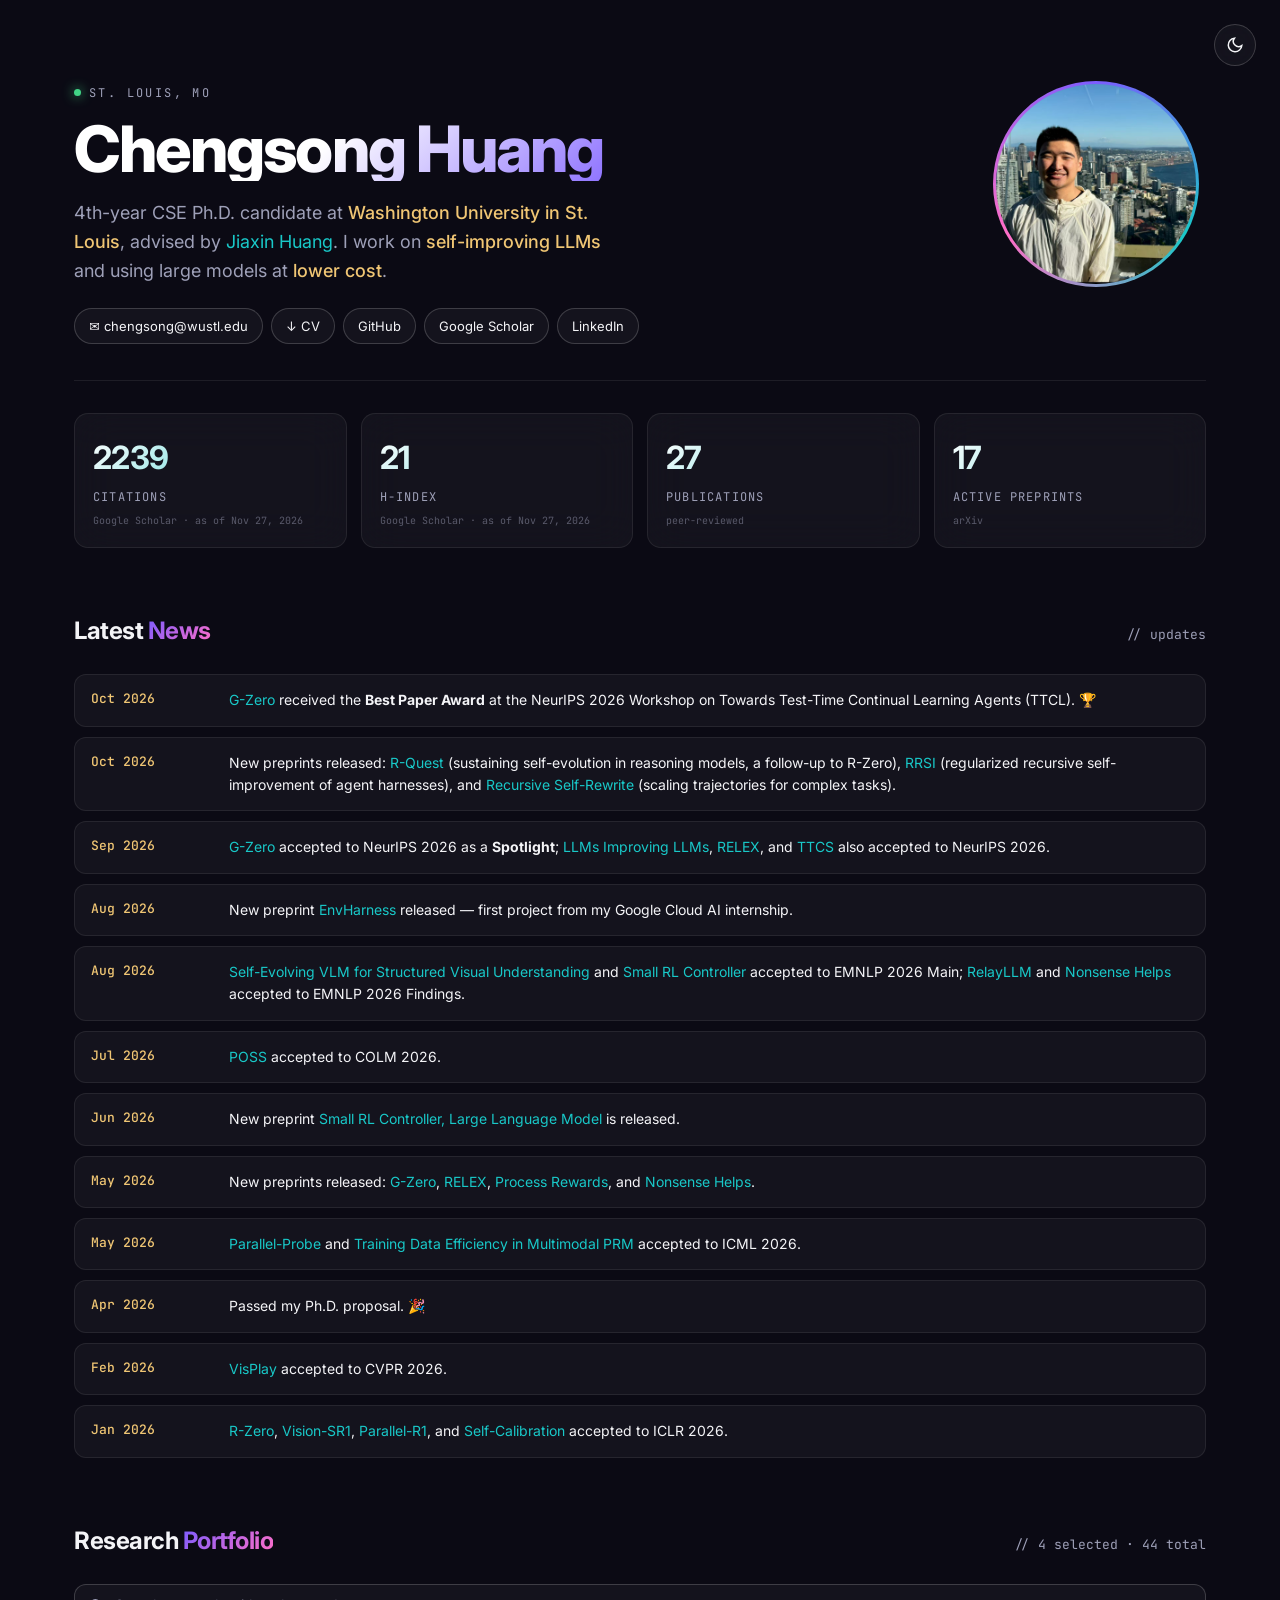
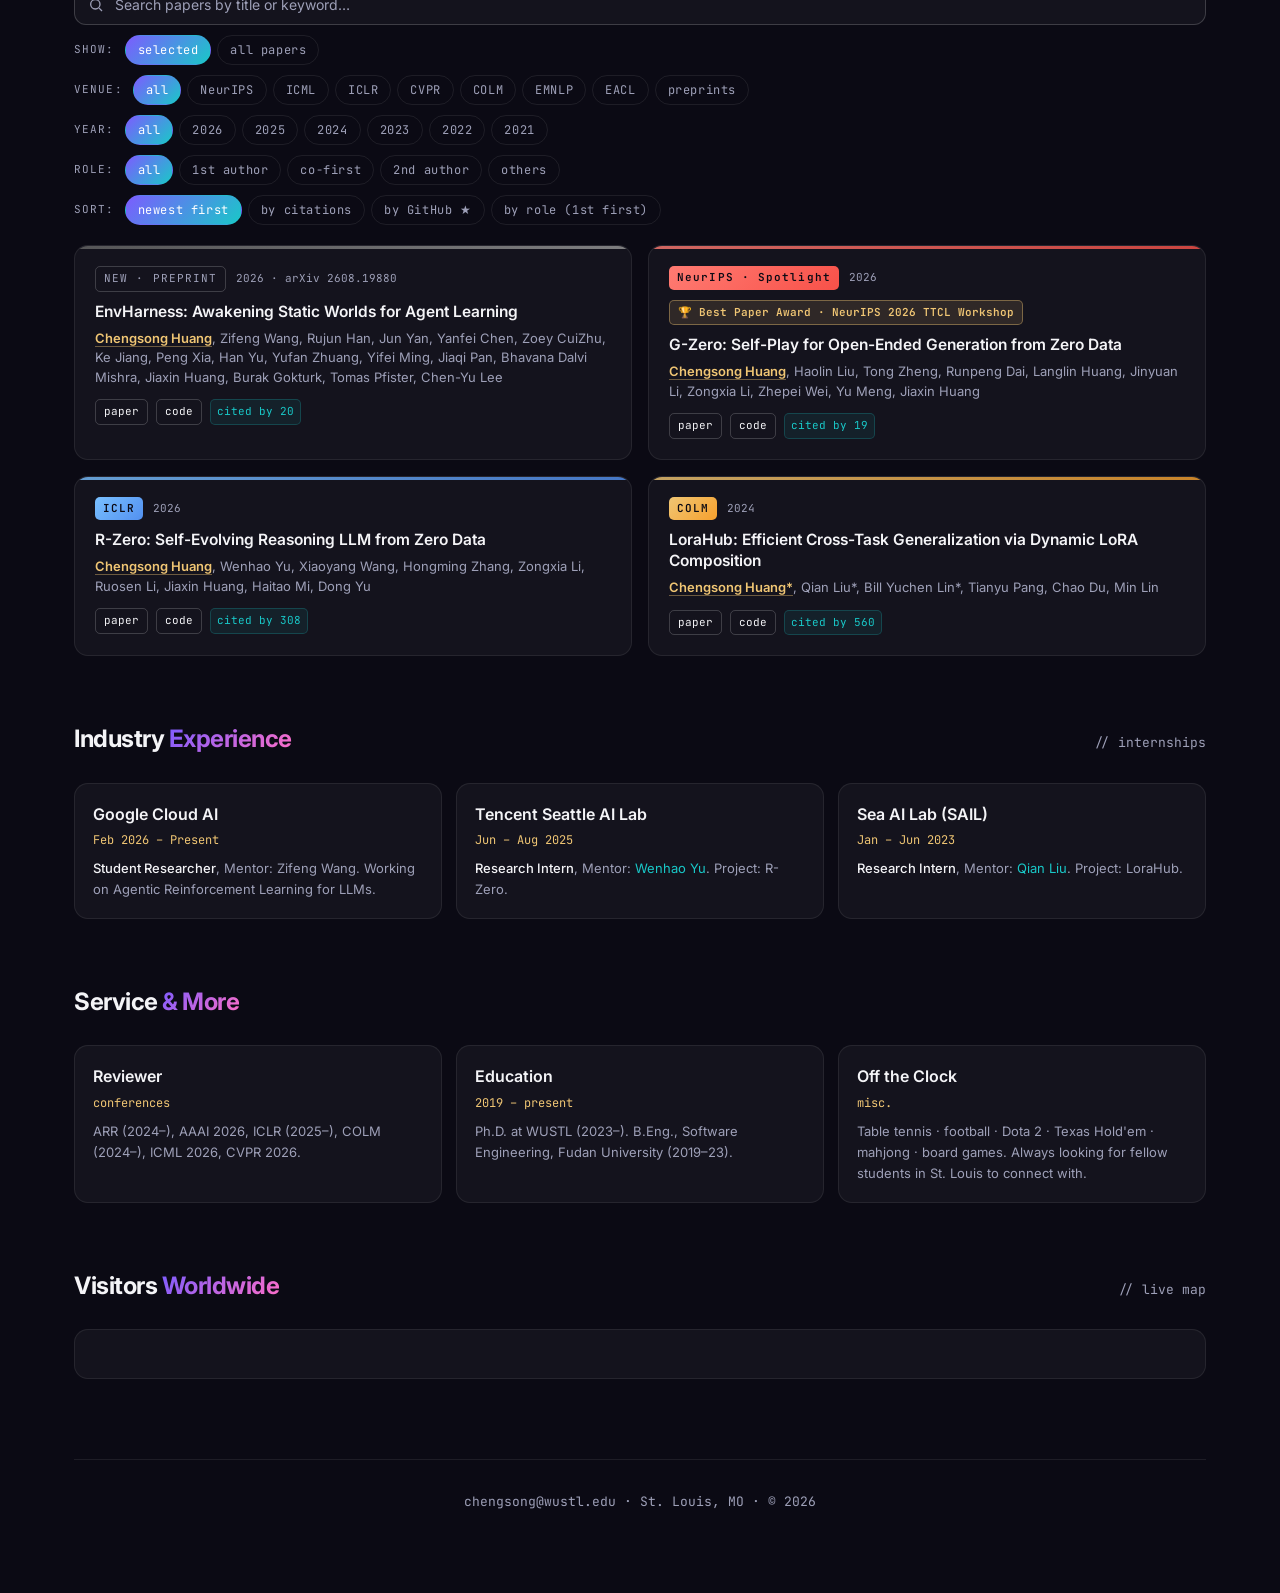
==== commit 823afac0: "chore: auto-refresh Google Scholar stats" ====
--- a/index.html
+++ b/index.html
@@ -256,8 +256,8 @@
 
   <!-- STATS (auto-updated) -->
   <div class="stats">
-    <div class="stat"><div class="stat-num" id="stat-citations">2239</div><div class="stat-label">Citations</div><div class="stat-source">Google Scholar &middot; as of Nov 26, 2026</div></div>
-    <div class="stat"><div class="stat-num" id="stat-hindex">21</div><div class="stat-label">h-index</div><div class="stat-source">Google Scholar &middot; as of Nov 26, 2026</div></div>
+    <div class="stat"><div class="stat-num" id="stat-citations">2239</div><div class="stat-label">Citations</div><div class="stat-source">Google Scholar &middot; as of Nov 27, 2026</div></div>
+    <div class="stat"><div class="stat-num" id="stat-hindex">21</div><div class="stat-label">h-index</div><div class="stat-source">Google Scholar &middot; as of Nov 27, 2026</div></div>
     <div class="stat"><div class="stat-num" id="stat-pubs">27</div><div class="stat-label">Publications</div><div class="stat-source">peer-reviewed</div></div>
     <div class="stat"><div class="stat-num" id="stat-preprints">17</div><div class="stat-label">Active Preprints</div><div class="stat-source">arXiv</div></div>
   </div>
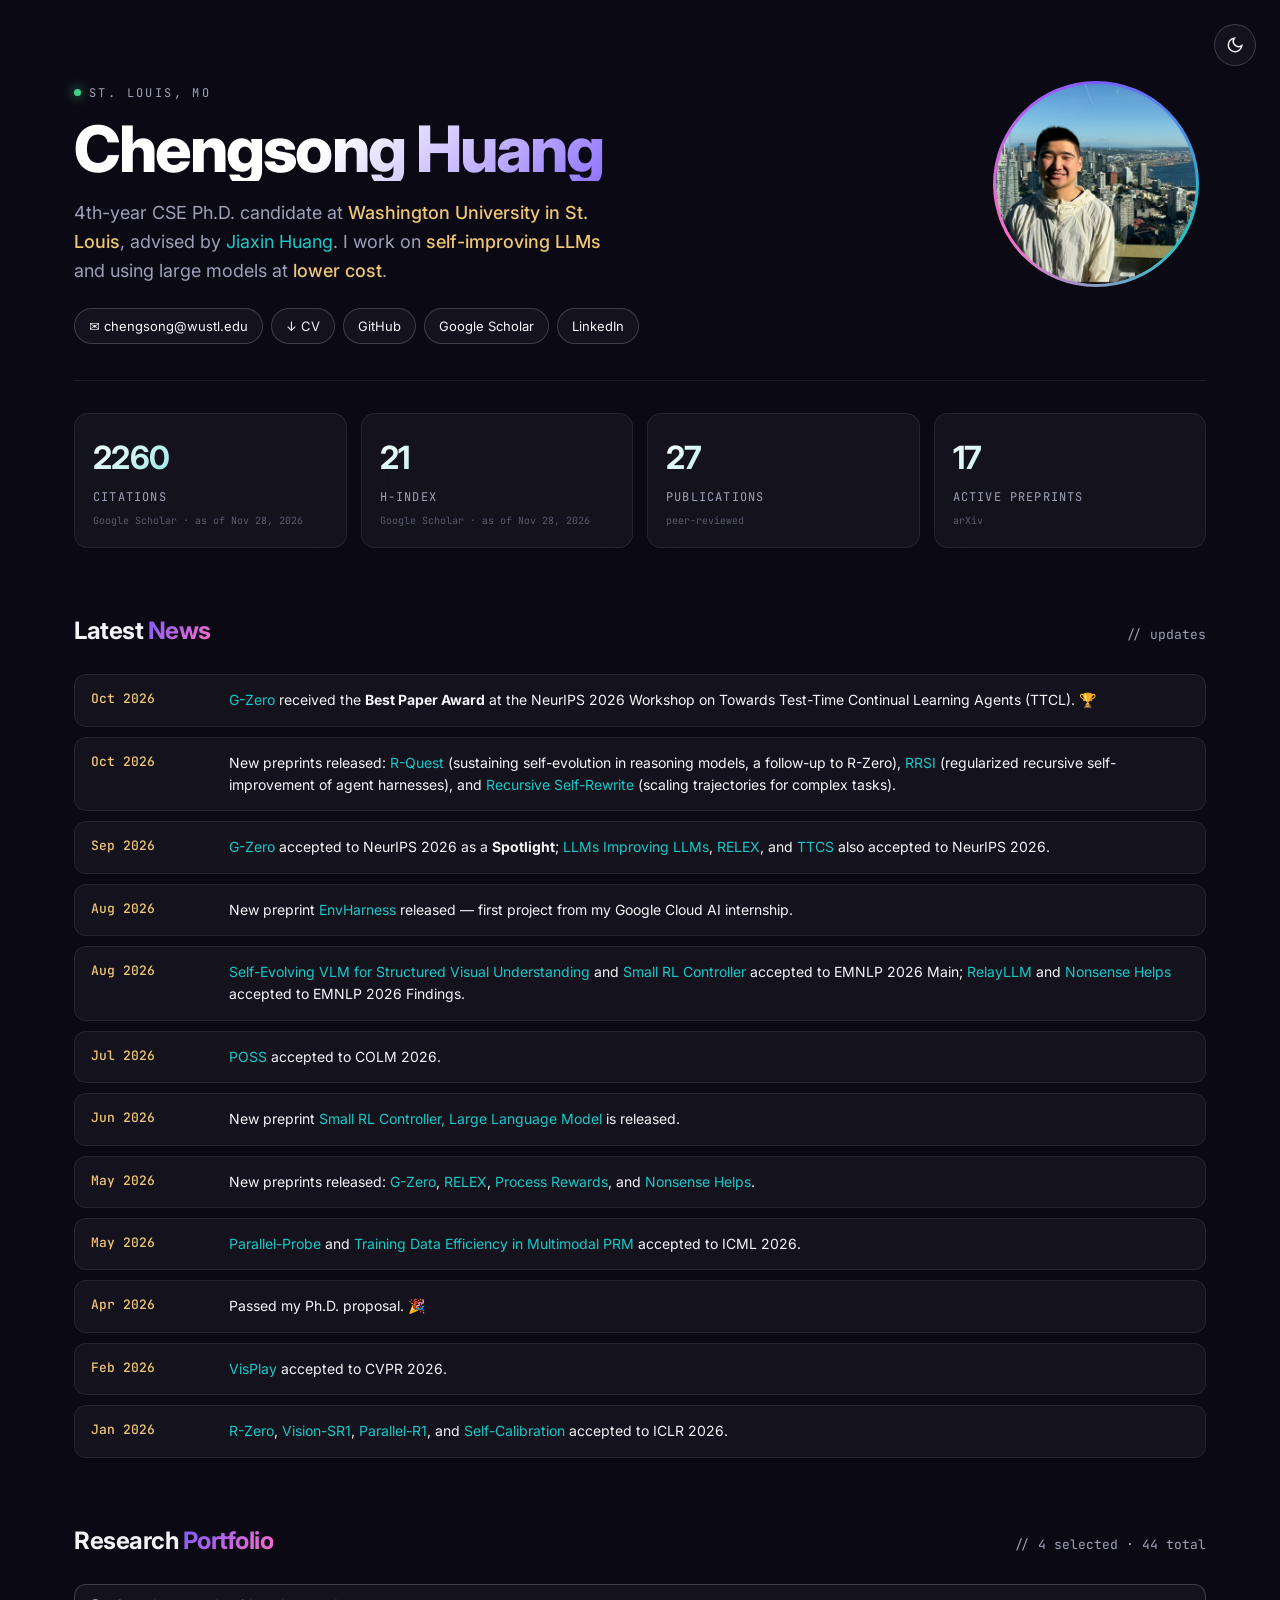
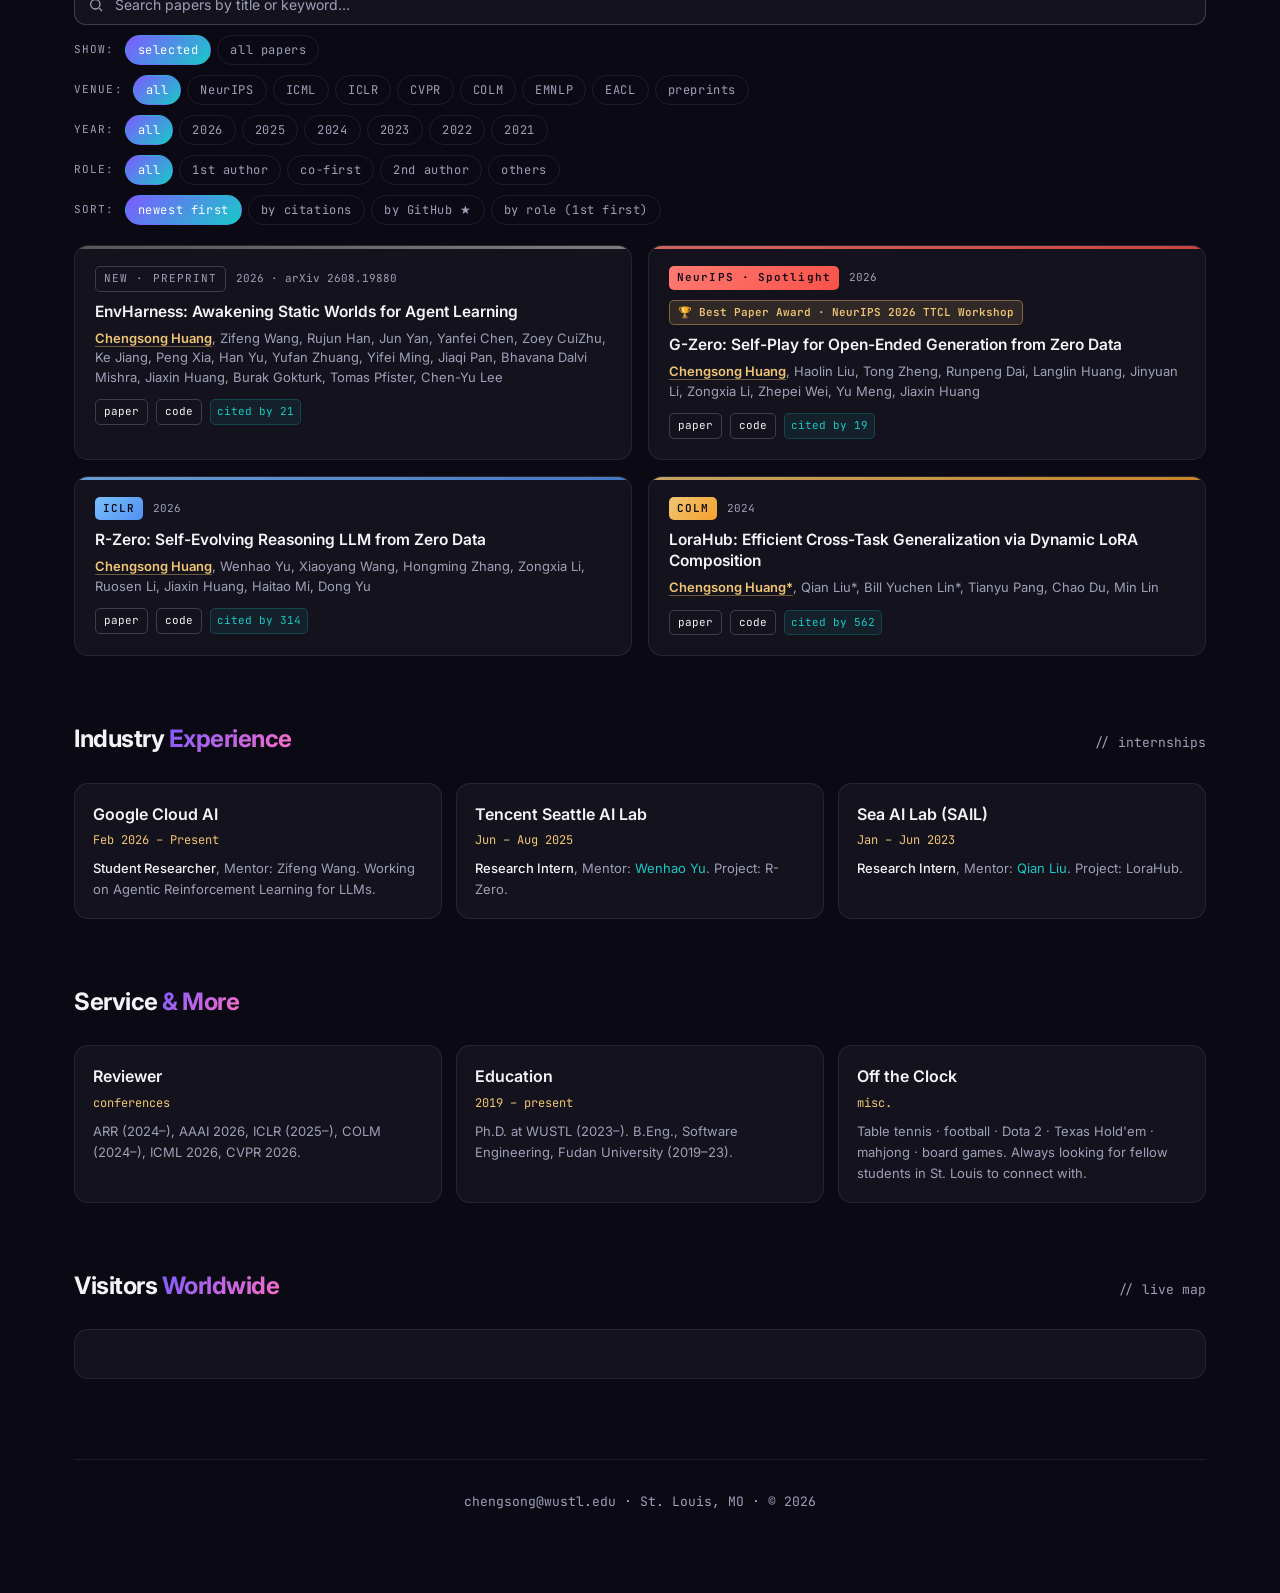
==== commit 46e090d4: "chore: auto-refresh Google Scholar stats" ====
--- a/index.html
+++ b/index.html
@@ -256,8 +256,8 @@
 
   <!-- STATS (auto-updated) -->
   <div class="stats">
-    <div class="stat"><div class="stat-num" id="stat-citations">2239</div><div class="stat-label">Citations</div><div class="stat-source">Google Scholar &middot; as of Nov 27, 2026</div></div>
-    <div class="stat"><div class="stat-num" id="stat-hindex">21</div><div class="stat-label">h-index</div><div class="stat-source">Google Scholar &middot; as of Nov 27, 2026</div></div>
+    <div class="stat"><div class="stat-num" id="stat-citations">2260</div><div class="stat-label">Citations</div><div class="stat-source">Google Scholar &middot; as of Nov 28, 2026</div></div>
+    <div class="stat"><div class="stat-num" id="stat-hindex">21</div><div class="stat-label">h-index</div><div class="stat-source">Google Scholar &middot; as of Nov 28, 2026</div></div>
     <div class="stat"><div class="stat-num" id="stat-pubs">27</div><div class="stat-label">Publications</div><div class="stat-source">peer-reviewed</div></div>
     <div class="stat"><div class="stat-num" id="stat-preprints">17</div><div class="stat-label">Active Preprints</div><div class="stat-source">arXiv</div></div>
   </div>
@@ -333,10 +333,10 @@
       <!-- PINNED / NEW -->
       <div class="card" data-citations="1" data-venue="arXiv" data-year="2026" data-arxiv="2610.13395"><div class="card-row"><span class="venue preprint">NEW · PREPRINT</span><span class="year">2026 · arXiv 2610.13395</span></div><div class="card-title">ProgramGym: Scaling Training Environments for Long-Horizon Program Reproduction Agents</div><div class="card-authors">Chengyi Yang, Renxu Bao, Jue Hou, Zongpei Teng, Ziheng Wang, Yujie Lin, <span class="me">Chengsong Huang</span>, Junnan Zhu, Delai Qiu, Yining Wang, Shengping Liu, Fei Long, Jinsong Su</div><div class="card-links"><a href="https://arxiv.org/abs/2610.13395">paper</a><a href="https://programgym.github.io/">project</a></div></div>
       <div class="card" data-citations="1" data-venue="arXiv" data-year="2026" data-arxiv="2610.14146" data-keywords="LHTB"><div class="card-row"><span class="venue preprint">NEW · PREPRINT</span><span class="year">2026 · arXiv 2610.14146</span></div><div class="card-title">Long-Horizon-Terminal-Bench 2.0: Automating Diverse Task Construction and Measuring Sustained Agent Progress</div><div class="card-authors">Zongxia Li, Zhongzhi Li, Yucheng Shi, Ruhan Wang, Junyao Yang, <span class="me">Chengsong Huang</span>, Zhichao Liu, Xiyang Wu, Anhao Li, Yue Yu, Ergan Shang, Fuxiao Liu, Tong Zheng, Ninghao Liu, Lichao Sun, Haitao Mi, Leowei Liang</div><div class="card-links"><a href="https://arxiv.org/abs/2610.14146">paper</a><a href="https://zli12321.github.io/LHTB/">project</a><a href="https://github.com/zli12321/LHTB">code</a></div></div>
-      <div class="card" data-citations="0" data-venue="arXiv" data-year="2026" data-arxiv="2610.04299" data-keywords="R-Quest"><div class="card-row"><span class="venue preprint">NEW · PREPRINT</span><span class="year">2026 · arXiv 2610.04299</span></div><div class="card-title">Questioning the Questions: Sustaining Self-Evolution in Reasoning Models</div><div class="card-authors">Jinyuan Li, <span class="me">Chengsong Huang</span>, Langlin Huang, Donghong Cai, Shiping Gao, Yuyi Yang, Jiaxin Huang</div><div class="card-links"><a href="https://arxiv.org/abs/2610.04299">paper</a></div></div>
+      <div class="card" data-citations="1" data-venue="arXiv" data-year="2026" data-arxiv="2610.04299" data-keywords="R-Quest"><div class="card-row"><span class="venue preprint">NEW · PREPRINT</span><span class="year">2026 · arXiv 2610.04299</span></div><div class="card-title">Questioning the Questions: Sustaining Self-Evolution in Reasoning Models</div><div class="card-authors">Jinyuan Li, <span class="me">Chengsong Huang</span>, Langlin Huang, Donghong Cai, Shiping Gao, Yuyi Yang, Jiaxin Huang</div><div class="card-links"><a href="https://arxiv.org/abs/2610.04299">paper</a></div></div>
       <div class="card" data-citations="0" data-venue="arXiv" data-year="2026" data-arxiv="2610.02826"><div class="card-row"><span class="venue preprint">NEW · PREPRINT</span><span class="year">2026 · arXiv 2610.02826</span></div><div class="card-title">Scaling Trajectories for Complex Tasks through Recursive Self-Rewrite</div><div class="card-authors">Zongxia Li, Yucheng Shi, Zhongzhi Li, Junyao Yang, Ruhan Wang, <span class="me">Chengsong Huang</span>, Fuxiao Liu, Haitao Mi, Jordan Boyd-Graber, Leowei Liang</div><div class="card-links"><a href="https://arxiv.org/abs/2610.02826">paper</a><a href="https://huggingface.co/IntelligenceLab/RSR-27B">model</a></div></div>
-      <div class="card" data-citations="52" data-venue="arXiv" data-year="2026" data-arxiv="2609.24972"><div class="card-row"><span class="venue preprint">NEW · PREPRINT</span><span class="year">2026 · arXiv 2609.24972</span></div><div class="card-title">RRSI: Regularized Recursive Self-Improvement of Agent Harnesses</div><div class="card-authors">Peng Xia, Rujun Han, Zifeng Wang, Yanfei Chen, Yufan Zhuang, Yoonho Lee, <span class="me">Chengsong Huang</span>, Han Yu, Zhongying CuiZhu, Yifei Ming, Huaxiu Yao, Burak Gokturk, Tomas Pfister, Chen-Yu Lee</div><div class="card-links"><a href="https://arxiv.org/abs/2609.24972">paper</a></div></div>
-      <div class="card" data-citations="20" data-venue="arXiv" data-year="2026" data-arxiv="2608.19880" data-selected><div class="card-row"><span class="venue preprint">NEW · PREPRINT</span><span class="year">2026 · arXiv 2608.19880</span></div><div class="card-title">EnvHarness: Awakening Static Worlds for Agent Learning</div><div class="card-authors"><span class="me">Chengsong Huang</span>, Zifeng Wang, Rujun Han, Jun Yan, Yanfei Chen, Zoey CuiZhu, Ke Jiang, Peng Xia, Han Yu, Yufan Zhuang, Yifei Ming, Jiaqi Pan, Bhavana Dalvi Mishra, Jiaxin Huang, Burak Gokturk, Tomas Pfister, Chen-Yu Lee</div><div class="card-links"><a href="https://arxiv.org/abs/2608.19880">paper</a><a href="https://github.com/google-research/envharness">code</a></div></div>
+      <div class="card" data-citations="56" data-venue="arXiv" data-year="2026" data-arxiv="2609.24972"><div class="card-row"><span class="venue preprint">NEW · PREPRINT</span><span class="year">2026 · arXiv 2609.24972</span></div><div class="card-title">RRSI: Regularized Recursive Self-Improvement of Agent Harnesses</div><div class="card-authors">Peng Xia, Rujun Han, Zifeng Wang, Yanfei Chen, Yufan Zhuang, Yoonho Lee, <span class="me">Chengsong Huang</span>, Han Yu, Zhongying CuiZhu, Yifei Ming, Huaxiu Yao, Burak Gokturk, Tomas Pfister, Chen-Yu Lee</div><div class="card-links"><a href="https://arxiv.org/abs/2609.24972">paper</a></div></div>
+      <div class="card" data-citations="21" data-venue="arXiv" data-year="2026" data-arxiv="2608.19880" data-selected><div class="card-row"><span class="venue preprint">NEW · PREPRINT</span><span class="year">2026 · arXiv 2608.19880</span></div><div class="card-title">EnvHarness: Awakening Static Worlds for Agent Learning</div><div class="card-authors"><span class="me">Chengsong Huang</span>, Zifeng Wang, Rujun Han, Jun Yan, Yanfei Chen, Zoey CuiZhu, Ke Jiang, Peng Xia, Han Yu, Yufan Zhuang, Yifei Ming, Jiaqi Pan, Bhavana Dalvi Mishra, Jiaxin Huang, Burak Gokturk, Tomas Pfister, Chen-Yu Lee</div><div class="card-links"><a href="https://arxiv.org/abs/2608.19880">paper</a><a href="https://github.com/google-research/envharness">code</a></div></div>
 
       <!-- PUBLICATIONS -->
       <div class="card" data-citations="19" data-venue="NeurIPS" data-year="2026" data-arxiv="2605.09959" data-selected><div class="card-row"><span class="venue">NeurIPS · Spotlight</span><span class="year">2026</span><span class="award">🏆 Best Paper Award · NeurIPS 2026 TTCL Workshop</span></div><div class="card-title">G-Zero: Self-Play for Open-Ended Generation from Zero Data</div><div class="card-authors"><span class="me">Chengsong Huang</span>, Haolin Liu, Tong Zheng, Runpeng Dai, Langlin Huang, Jinyuan Li, Zongxia Li, Zhepei Wei, Yu Meng, Jiaxin Huang</div><div class="card-links"><a href="https://arxiv.org/abs/2605.09959">paper</a><a href="https://github.com/Chengsong-Huang/G-Zero">code</a></div></div>
@@ -345,11 +345,11 @@
       <div class="card" data-citations="27" data-venue="NeurIPS" data-year="2026" data-arxiv="2601.22628"><div class="card-row"><span class="venue">NeurIPS</span><span class="year">2026</span></div><div class="card-title">TTCS: Test-Time Curriculum Synthesis for Self-Evolving</div><div class="card-authors">Chengyi Yang, Zhishang Xiang, Yunbo Tang, Zongpei Teng, <span class="me">Chengsong Huang</span>, Fei Long, Yuhan Liu, Jinsong Su</div><div class="card-links"><a href="https://arxiv.org/abs/2601.22628">paper</a><a href="https://github.com/XMUDeepLIT/TTCS">code</a></div></div>
       <div class="card" data-citations="20" data-venue="ICML" data-year="2026" data-arxiv="2602.03845"><div class="card-row"><span class="venue">ICML</span><span class="year">2026</span></div><div class="card-title">Parallel-Probe: Towards Efficient Parallel Thinking via 2D Probing</div><div class="card-authors">Tong Zheng*, <span class="me">Chengsong Huang*</span>, Runpeng Dai*, Yun He, Rui Liu, Xin Ni, Huiwen Bao, Kaishen Wang, Hongtu Zhu, Jiaxin Huang, Furong Huang, Heng Huang</div><div class="card-links"><a href="https://arxiv.org/abs/2602.03845">paper</a><a href="https://github.com/zhengkid/Parallel-Probe">code</a></div></div>
       <div class="card" data-citations="2" data-venue="ICML" data-year="2026" data-arxiv="2602.04145"><div class="card-row"><span class="venue">ICML</span><span class="year">2026</span></div><div class="card-title">Training Data Efficiency in Multimodal Process Reward Models</div><div class="card-authors">Jinyuan Li, <span class="me">Chengsong Huang</span>, Langlin Huang, Shaoyang Xu, Haolin Liu, Wenxuan Zhang, Jiaxin Huang</div><div class="card-links"><a href="https://arxiv.org/abs/2602.04145">paper</a><a href="https://github.com/JinYuanLi0012/Balanced-Info-MPRM">code</a></div></div>
-      <div class="card" data-citations="308" data-venue="ICLR" data-year="2026" data-arxiv="2508.05004" data-selected><div class="card-row"><span class="venue">ICLR</span><span class="year">2026</span></div><div class="card-title">R-Zero: Self-Evolving Reasoning LLM from Zero Data</div><div class="card-authors"><span class="me">Chengsong Huang</span>, Wenhao Yu, Xiaoyang Wang, Hongming Zhang, Zongxia Li, Ruosen Li, Jiaxin Huang, Haitao Mi, Dong Yu</div><div class="card-links"><a href="https://arxiv.org/abs/2508.05004">paper</a><a href="https://github.com/Chengsong-Huang/R-Zero">code</a></div></div>
+      <div class="card" data-citations="314" data-venue="ICLR" data-year="2026" data-arxiv="2508.05004" data-selected><div class="card-row"><span class="venue">ICLR</span><span class="year">2026</span></div><div class="card-title">R-Zero: Self-Evolving Reasoning LLM from Zero Data</div><div class="card-authors"><span class="me">Chengsong Huang</span>, Wenhao Yu, Xiaoyang Wang, Hongming Zhang, Zongxia Li, Ruosen Li, Jiaxin Huang, Haitao Mi, Dong Yu</div><div class="card-links"><a href="https://arxiv.org/abs/2508.05004">paper</a><a href="https://github.com/Chengsong-Huang/R-Zero">code</a></div></div>
       <div class="card" data-citations="100" data-venue="ICLR" data-year="2026" data-arxiv="2503.00031"><div class="card-row"><span class="venue">ICLR</span><span class="year">2026</span></div><div class="card-title">Efficient Test-Time Scaling via Self-Calibration</div><div class="card-authors"><span class="me">Chengsong Huang</span>, Langlin Huang, Jixuan Leng, Jiacheng Liu, Jiaxin Huang</div><div class="card-links"><a href="https://arxiv.org/abs/2503.00031">paper</a><a href="https://github.com/Chengsong-Huang/Self-Calibration">code</a></div></div>
       <div class="card" data-citations="83" data-venue="ICLR" data-year="2026" data-arxiv="2509.07980"><div class="card-row"><span class="venue">ICLR</span><span class="year">2026</span></div><div class="card-title">Parallel-R1: Towards Parallel Thinking via Reinforcement Learning</div><div class="card-authors">Tong Zheng, Hongming Zhang, Wenhao Yu, Xiaoyang Wang, Runpeng Dai, Rui Liu, Huiwen Bao, <span class="me">Chengsong Huang</span>, Heng Huang, Dong Yu</div><div class="card-links"><a href="https://arxiv.org/abs/2509.07980">paper</a><a href="https://github.com/zhengkid/Parallel-R1">code</a></div></div>
-      <div class="card" data-citations="137" data-venue="ICLR" data-year="2026" data-arxiv="2508.19652"><div class="card-row"><span class="venue">ICLR</span><span class="year">2026</span></div><div class="card-title">Self-Rewarding Vision-Language Model via Reasoning Decomposition</div><div class="card-authors">Zongxia Li, Wenhao Yu, <span class="me">Chengsong Huang</span>, Zhenwen Liang, Rui Liu, Fuxiao Liu, Jingxi Che, Dian Yu, Jordan Boyd-Graber, Haitao Mi, Dong Yu</div><div class="card-links"><a href="https://arxiv.org/abs/2508.19652">paper</a><a href="https://github.com/zli12321/Vision-SR1">code</a></div></div>
-      <div class="card" data-citations="71" data-venue="CVPR" data-year="2026" data-arxiv="2511.15661"><div class="card-row"><span class="venue">CVPR</span><span class="year">2026</span></div><div class="card-title">VisPlay: Self-Evolving Vision-Language Models from Images</div><div class="card-authors">Yicheng He*, <span class="me">Chengsong Huang*</span>, Zongxia Li*, Jiaxin Huang, Yonghui Yang</div><div class="card-links"><a href="https://arxiv.org/abs/2511.15661">paper</a><a href="https://github.com/bruno686/VisPlay">code</a></div></div>
+      <div class="card" data-citations="139" data-venue="ICLR" data-year="2026" data-arxiv="2508.19652"><div class="card-row"><span class="venue">ICLR</span><span class="year">2026</span></div><div class="card-title">Self-Rewarding Vision-Language Model via Reasoning Decomposition</div><div class="card-authors">Zongxia Li, Wenhao Yu, <span class="me">Chengsong Huang</span>, Zhenwen Liang, Rui Liu, Fuxiao Liu, Jingxi Che, Dian Yu, Jordan Boyd-Graber, Haitao Mi, Dong Yu</div><div class="card-links"><a href="https://arxiv.org/abs/2508.19652">paper</a><a href="https://github.com/zli12321/Vision-SR1">code</a></div></div>
+      <div class="card" data-citations="72" data-venue="CVPR" data-year="2026" data-arxiv="2511.15661"><div class="card-row"><span class="venue">CVPR</span><span class="year">2026</span></div><div class="card-title">VisPlay: Self-Evolving Vision-Language Models from Images</div><div class="card-authors">Yicheng He*, <span class="me">Chengsong Huang*</span>, Zongxia Li*, Jiaxin Huang, Yonghui Yang</div><div class="card-links"><a href="https://arxiv.org/abs/2511.15661">paper</a><a href="https://github.com/bruno686/VisPlay">code</a></div></div>
       <div class="card" data-citations="5" data-venue="Workshop" data-year="2026"><div class="card-row"><span class="venue">WORKSHOP</span><span class="year">2026 · Joint Audio-Video Gen.</span></div><div class="card-title">Multimodal Video Generation Models with Audio: Present and Future</div><div class="card-authors">Zongxia Li, Hongyang Du, Dawei Liu, Xiyang Wu, Lantao Yu, Jingxi Chen, Fuxiao Liu, Xiaomin Wu, Jing Xie, <span class="me">Chengsong Huang</span>, Yicheng He, Guangyao Shi</div><div class="card-links"><a href="https://openreview.net/forum?id=8i5vInabkm">paper</a></div></div>
       <div class="card" data-citations="26" data-venue="EMNLP" data-year="2026" data-arxiv="2603.09206"><div class="card-row"><span class="venue">EMNLP</span><span class="year">2026</span></div><div class="card-title">Self-Evolving Vision Language Models for Structured Visual Understanding</div><div class="card-authors">Zongxia Li, Hongyang Du, <span class="me">Chengsong Huang</span>, Lantao Yu, Zhichao Liu, Xiyang Wu, Yicheng He, Jing Xie, Xiaomin Wu, Jiarui Zhang, Fuxiao Liu</div><div class="card-links"><a href="https://arxiv.org/abs/2603.09206">paper</a><a href="https://github.com/zli12321/MM-Zero">code</a></div></div>
       <div class="card" data-citations="2" data-venue="EMNLP" data-year="2026" data-arxiv="2606.03102"><div class="card-row"><span class="venue">EMNLP</span><span class="year">2026</span></div><div class="card-title">Small RL Controller, Large Language Model: RL-Guided Adaptive Sampling for Test-Time Scaling</div><div class="card-authors">Runpeng Dai, Tong Zheng, Rui Liu, <span class="me">Chengsong Huang</span>, Hongtu Zhu</div><div class="card-links"><a href="https://arxiv.org/abs/2606.03102">paper</a><a href="https://github.com/RunpengDai/RL-Guided-Adaptive-Sampling">code</a></div></div>
@@ -358,9 +358,9 @@
       <div class="card" data-citations="16" data-venue="EACL" data-year="2026" data-arxiv="2410.10074"><div class="card-row"><span class="venue">EACL</span><span class="year">2026</span></div><div class="card-title">Divide, Reweight, and Conquer: A Logit Arithmetic Approach for In-Context Learning</div><div class="card-authors"><span class="me">Chengsong Huang</span>, Langlin Huang, Jiaxin Huang</div><div class="card-links"><a href="https://arxiv.org/pdf/2410.10074.pdf">paper</a><a href="https://github.com/Chengsong-Huang/LARA">code</a></div></div>
       <div class="card" data-citations="4" data-venue="COLM" data-year="2026" data-arxiv="2506.03566"><div class="card-row"><span class="venue">COLM</span><span class="year">2026</span></div><div class="card-title">POSS: Position Specialist Generates Better Draft for Speculative Decoding</div><div class="card-authors">Langlin Huang, <span class="me">Chengsong Huang</span>, Jixuan Leng, Di Huang, Jiaxin Huang</div><div class="card-links"><a href="https://arxiv.org/abs/2506.03566">paper</a><a href="https://github.com/shrango/PosS">code</a></div></div>
       <div class="card" data-citations="13" data-venue="COLM" data-year="2025" data-arxiv="2504.00043"><div class="card-row"><span class="venue">COLM</span><span class="year">2025</span></div><div class="card-title">CrossWordBench: Evaluating the Reasoning Capabilities of LLMs and LVLMs with Controllable Puzzle Generation</div><div class="card-authors">Jixuan Leng, <span class="me">Chengsong Huang</span>, Langlin Huang, Bill Yuchen Lin, William W. Cohen, Haohan Wang, Jiaxin Huang</div><div class="card-links"><a href="https://arxiv.org/abs/2504.00043">paper</a><a href="https://github.com/SeanLeng1/CrossWordBench">code</a></div></div>
-      <div class="card" data-citations="105" data-venue="ICLR" data-year="2025" data-arxiv="2407.09709"><div class="card-row"><span class="venue">ICLR</span><span class="year">2025</span></div><div class="card-title">GOFA: A Generative One-For-All Model for Joint Graph Language Modeling</div><div class="card-authors">Lecheng Kong, Jiarui Feng, Hao Liu, <span class="me">Chengsong Huang</span>, Jiaxin Huang, Yixin Chen, Muhan Zhang</div><div class="card-links"><a href="https://arxiv.org/abs/2407.09709">paper</a><a href="https://github.com/JiaruiFeng/GOFA">code</a></div></div>
-      <div class="card" data-citations="170" data-venue="ICLR" data-year="2025" data-arxiv="2410.09724"><div class="card-row"><span class="venue">ICLR</span><span class="year">2025</span></div><div class="card-title">Taming Overconfidence in LLMs: Reward Calibration in RLHF</div><div class="card-authors">Jixuan Leng, <span class="me">Chengsong Huang</span>, Banghua Zhu, Jiaxin Huang</div><div class="card-links"><a href="https://arxiv.org/abs/2410.09724">paper</a><a href="https://github.com/SeanLeng1/Reward-Calibration">code</a></div></div>
-      <div class="card" data-citations="560" data-venue="COLM" data-year="2024" data-arxiv="2307.13269" data-selected><div class="card-row"><span class="venue">COLM</span><span class="year">2024</span></div><div class="card-title">LoraHub: Efficient Cross-Task Generalization via Dynamic LoRA Composition</div><div class="card-authors"><span class="me">Chengsong Huang*</span>, Qian Liu*, Bill Yuchen Lin*, Tianyu Pang, Chao Du, Min Lin</div><div class="card-links"><a href="https://arxiv.org/abs/2307.13269">paper</a><a href="https://github.com/sail-sg/lorahub">code</a></div></div>
+      <div class="card" data-citations="106" data-venue="ICLR" data-year="2025" data-arxiv="2407.09709"><div class="card-row"><span class="venue">ICLR</span><span class="year">2025</span></div><div class="card-title">GOFA: A Generative One-For-All Model for Joint Graph Language Modeling</div><div class="card-authors">Lecheng Kong, Jiarui Feng, Hao Liu, <span class="me">Chengsong Huang</span>, Jiaxin Huang, Yixin Chen, Muhan Zhang</div><div class="card-links"><a href="https://arxiv.org/abs/2407.09709">paper</a><a href="https://github.com/JiaruiFeng/GOFA">code</a></div></div>
+      <div class="card" data-citations="171" data-venue="ICLR" data-year="2025" data-arxiv="2410.09724"><div class="card-row"><span class="venue">ICLR</span><span class="year">2025</span></div><div class="card-title">Taming Overconfidence in LLMs: Reward Calibration in RLHF</div><div class="card-authors">Jixuan Leng, <span class="me">Chengsong Huang</span>, Banghua Zhu, Jiaxin Huang</div><div class="card-links"><a href="https://arxiv.org/abs/2410.09724">paper</a><a href="https://github.com/SeanLeng1/Reward-Calibration">code</a></div></div>
+      <div class="card" data-citations="562" data-venue="COLM" data-year="2024" data-arxiv="2307.13269" data-selected><div class="card-row"><span class="venue">COLM</span><span class="year">2024</span></div><div class="card-title">LoraHub: Efficient Cross-Task Generalization via Dynamic LoRA Composition</div><div class="card-authors"><span class="me">Chengsong Huang*</span>, Qian Liu*, Bill Yuchen Lin*, Tianyu Pang, Chao Du, Min Lin</div><div class="card-links"><a href="https://arxiv.org/abs/2307.13269">paper</a><a href="https://github.com/sail-sg/lorahub">code</a></div></div>
       <div class="card" data-citations="8" data-venue="EMNLP" data-year="2023"><div class="card-row"><span class="venue">EMNLP-F</span><span class="year">2023</span></div><div class="card-title">Watermarking PLMs on Classification Tasks by Combining Contrastive Learning with Weight Perturbation</div><div class="card-authors">Chenxi Gu, Xiaoqing Zheng, Jianhan Xu, Muling Wu, Cenyuan Zhang, <span class="me">Chengsong Huang</span>, Hua Cai, Xuanjing Huang</div><div class="card-links"><a href="https://aclanthology.org/2023.findings-emnlp.239.pdf">paper</a></div></div>
       <div class="card" data-citations="39" data-venue="ACL" data-year="2023"><div class="card-row"><span class="venue">ACL</span><span class="year">2023</span></div><div class="card-title">TableVLM: Multi-modal Pre-training for Table Structure Recognition</div><div class="card-authors">LeiYuan Chen, <span class="me">Chengsong Huang</span>, Xiaoqing Zheng, Jinshu Lin, Xuanjing Huang</div><div class="card-links"><a href="https://www.aclanthology.org/2023.acl-long.137.pdf">paper</a></div></div>
       <div class="card" data-citations="76" data-venue="AAAI" data-year="2023" data-arxiv="2209.00465"><div class="card-row"><span class="venue">AAAI</span><span class="year">2023</span></div><div class="card-title">On Grounded Planning for Embodied Tasks with Language Models</div><div class="card-authors">Bill Yuchen Lin*, <span class="me">Chengsong Huang*</span>, Qian Liu, Wenda Gu, Sam Sommerer, Xiang Ren</div><div class="card-links"><a href="https://arxiv.org/abs/2209.00465">paper</a></div></div>
@@ -374,7 +374,7 @@
       <div class="card" data-citations="29" data-venue="arXiv" data-year="2026"><div class="card-row"><span class="venue preprint">PREPRINT</span><span class="year">2026 · TechRxiv</span></div><div class="card-title">A Systematic Survey of Self-Evolving Agents: From Model-Centric to Environment-Driven Co-Evolution</div><div class="card-authors">Zhishang Xiang, Chengyi Yang, Zerui Chen, Zhimin Wei, Yunbo Tang, Zongpei Teng, Zexi Peng, Zongxia Li, <span class="me">Chengsong Huang</span>, Yicheng He, Chang Yang, Xinrun Wang, Xiao Huang, Qinggang Zhang, Jinsong Su</div><div class="card-links"><a href="https://www.techrxiv.org/doi/abs/10.36227/techrxiv.177203250.05832634">paper</a><a href="https://github.com/XMUDeepLIT/Awesome-Self-Evolving-Agents">code</a></div></div>
       <div class="card" data-citations="10" data-venue="arXiv" data-year="2026" data-arxiv="2602.03689"><div class="card-row"><span class="venue preprint">PREPRINT</span><span class="year">2026 · arXiv 2602.03689</span></div><div class="card-title">Rethinking the Reranker: Boundary-Aware Evidence Selection for Robust Retrieval-Augmented Generation</div><div class="card-authors">Jiashuo Sun, Pengcheng Jiang, Saizhuo Wang, Jiajun Fan, Heng Wang, Siru Ouyang, Ming Zhong, Yizhu Jiao, <span class="me">Chengsong Huang</span>, Xueqiang Xu, Pengrui Han, Peiran Li, Jiaxin Huang, Ge Liu, Heng Ji, Jiawei Han</div><div class="card-links"><a href="https://arxiv.org/abs/2602.03689">paper</a><a href="https://github.com/GasolSun36/BAR-RAG">code</a></div></div>
       <div class="card" data-citations="23" data-venue="arXiv" data-year="2026" data-arxiv="2601.03986"><div class="card-row"><span class="venue preprint">PREPRINT</span><span class="year">2026 · arXiv 2601.03986</span></div><div class="card-title">Benchmark²: Systematic Evaluation of LLM Benchmarks</div><div class="card-authors">Qi Qian*, <span class="me">Chengsong Huang*</span>, Jingwen Xu, Changze Lv, Muling Wu, Wenhao Liu, Xiaohua Wang, Zhenghua Wang, Zisu Huang, Muzhao Tian, Jianhan Xu, Kun Hu, He-Da Wang, Yao Hu, Xuanjing Huang, Xiaoqing Zheng</div><div class="card-links"><a href="https://arxiv.org/abs/2601.03986">paper</a></div></div>
-      <div class="card" data-citations="4" data-venue="arXiv" data-year="2026" data-arxiv="2601.21257"><div class="card-row"><span class="venue preprint">PREPRINT</span><span class="year">2026 · arXiv 2601.21257</span></div><div class="card-title">MoCo: A One-Stop Shop for Model Collaboration Research</div><div class="card-authors">Shangbin Feng, Yuyang Bai, Ziyuan Yang, Yike Wang, Zhaoxuan Tan, Jiajie Yan, Zhenyu Lei, Wenxuan Ding, Weijia Shi, Haojin Wang, Zhenting Qi, Yuru Jiang, Heng Wang, <span class="me">Chengsong Huang</span>, Yu Fei, Jihan Yao, Yilun Du, Luke Zettlemoyer, Yejin Choi, Yulia Tsvetkov</div><div class="card-links"><a href="https://arxiv.org/abs/2601.21257">paper</a><a href="https://github.com/BunsenFeng/model_collaboration">code</a></div></div>
+      <div class="card" data-citations="5" data-venue="arXiv" data-year="2026" data-arxiv="2601.21257"><div class="card-row"><span class="venue preprint">PREPRINT</span><span class="year">2026 · arXiv 2601.21257</span></div><div class="card-title">MoCo: A One-Stop Shop for Model Collaboration Research</div><div class="card-authors">Shangbin Feng, Yuyang Bai, Ziyuan Yang, Yike Wang, Zhaoxuan Tan, Jiajie Yan, Zhenyu Lei, Wenxuan Ding, Weijia Shi, Haojin Wang, Zhenting Qi, Yuru Jiang, Heng Wang, <span class="me">Chengsong Huang</span>, Yu Fei, Jihan Yao, Yilun Du, Luke Zettlemoyer, Yejin Choi, Yulia Tsvetkov</div><div class="card-links"><a href="https://arxiv.org/abs/2601.21257">paper</a><a href="https://github.com/BunsenFeng/model_collaboration">code</a></div></div>
       <div class="card" data-citations="1" data-venue="arXiv" data-year="2025" data-arxiv="2512.17043"><div class="card-row"><span class="venue preprint">PREPRINT</span><span class="year">2025 · arXiv 2512.17043</span></div><div class="card-title">UniRel-R1: RL-tuned LLM Reasoning for Knowledge Graph Relational Question Answering</div><div class="card-authors">Yinxu Tang, <span class="me">Chengsong Huang</span>, Jiaxin Huang, William Yeoh</div><div class="card-links"><a href="https://arxiv.org/abs/2512.17043">paper</a></div></div>
       <div class="card" data-citations="41" data-venue="arXiv" data-year="2025" data-arxiv="2512.02472"><div class="card-row"><span class="venue preprint">PREPRINT</span><span class="year">2025 · arXiv 2512.02472</span></div><div class="card-title">Guided Self-Evolving LLMs with Minimal Human Supervision</div><div class="card-authors">Wenhao Yu, Zhenwen Liang, <span class="me">Chengsong Huang</span>, Kishan Panaganti, Tianqing Fang, Haitao Mi, Dong Yu</div><div class="card-links"><a href="https://arxiv.org/abs/2512.02472">paper</a></div></div>
       <div class="card" data-citations="26" data-venue="arXiv" data-year="2024" data-arxiv="2405.04086"><div class="card-row"><span class="venue preprint">PREPRINT</span><span class="year">2024 · arXiv 2405.04086</span></div><div class="card-title">Optimizing Language Model's Reasoning Abilities with Weak Supervision</div><div class="card-authors">Yongqi Tong, Sizhe Wang, Dawei Li, Yifan Wang, Simeng Han, Zi Lin, <span class="me">Chengsong Huang</span>, Jiaxin Huang, Jingbo Shang</div><div class="card-links"><a href="https://arxiv.org/abs/2405.04086">paper</a></div></div>
